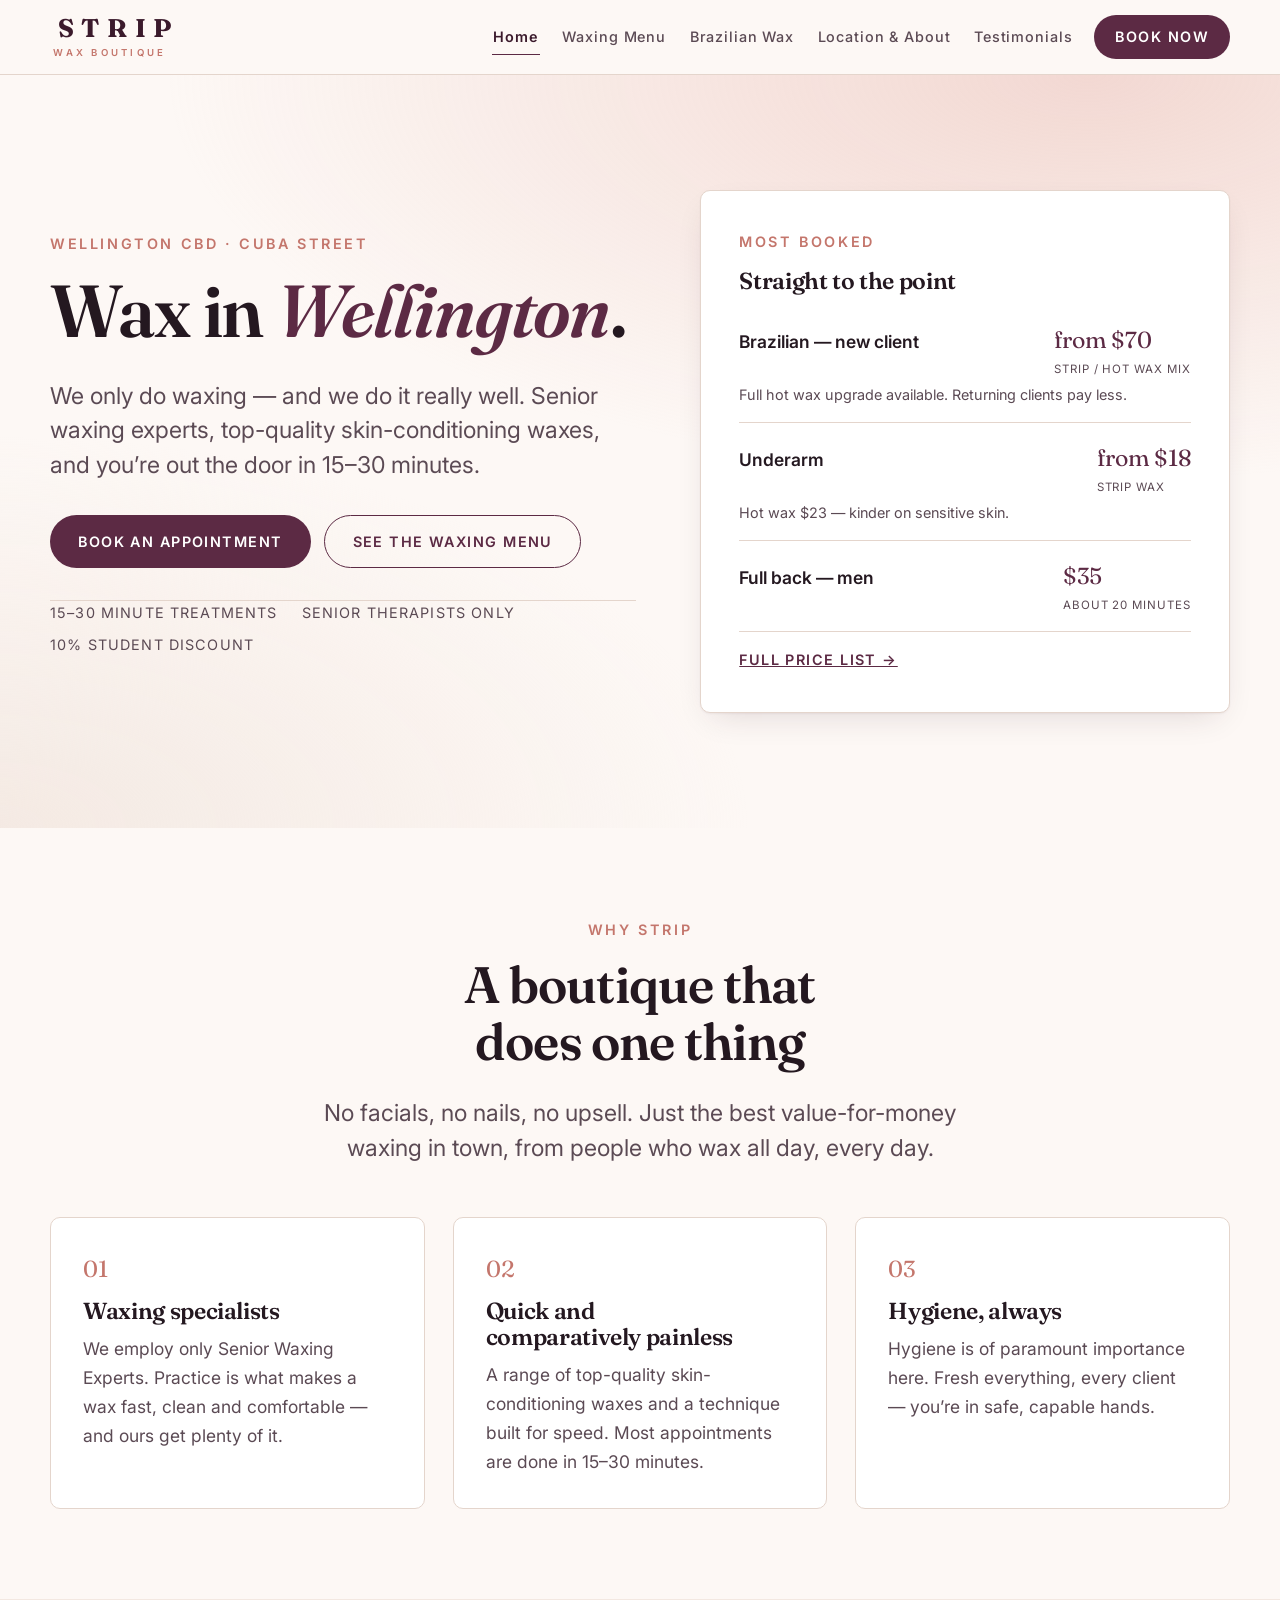
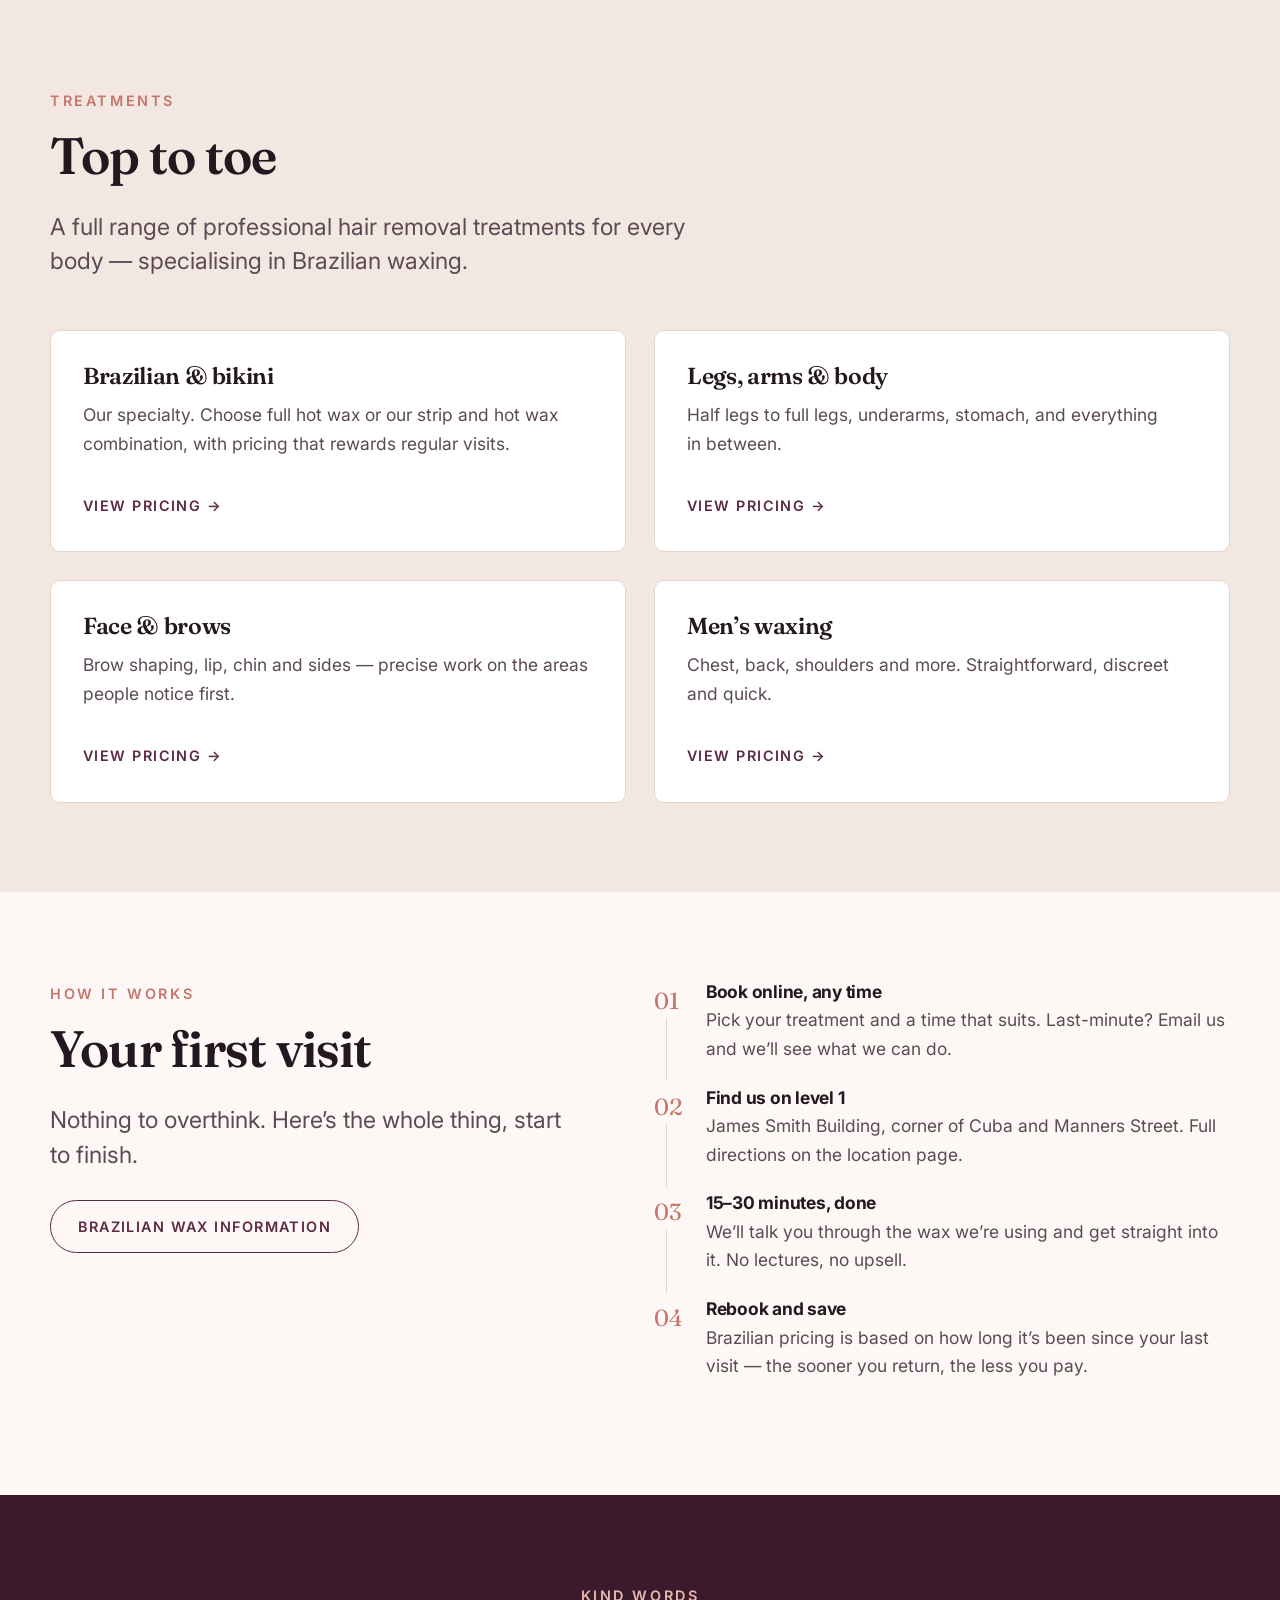
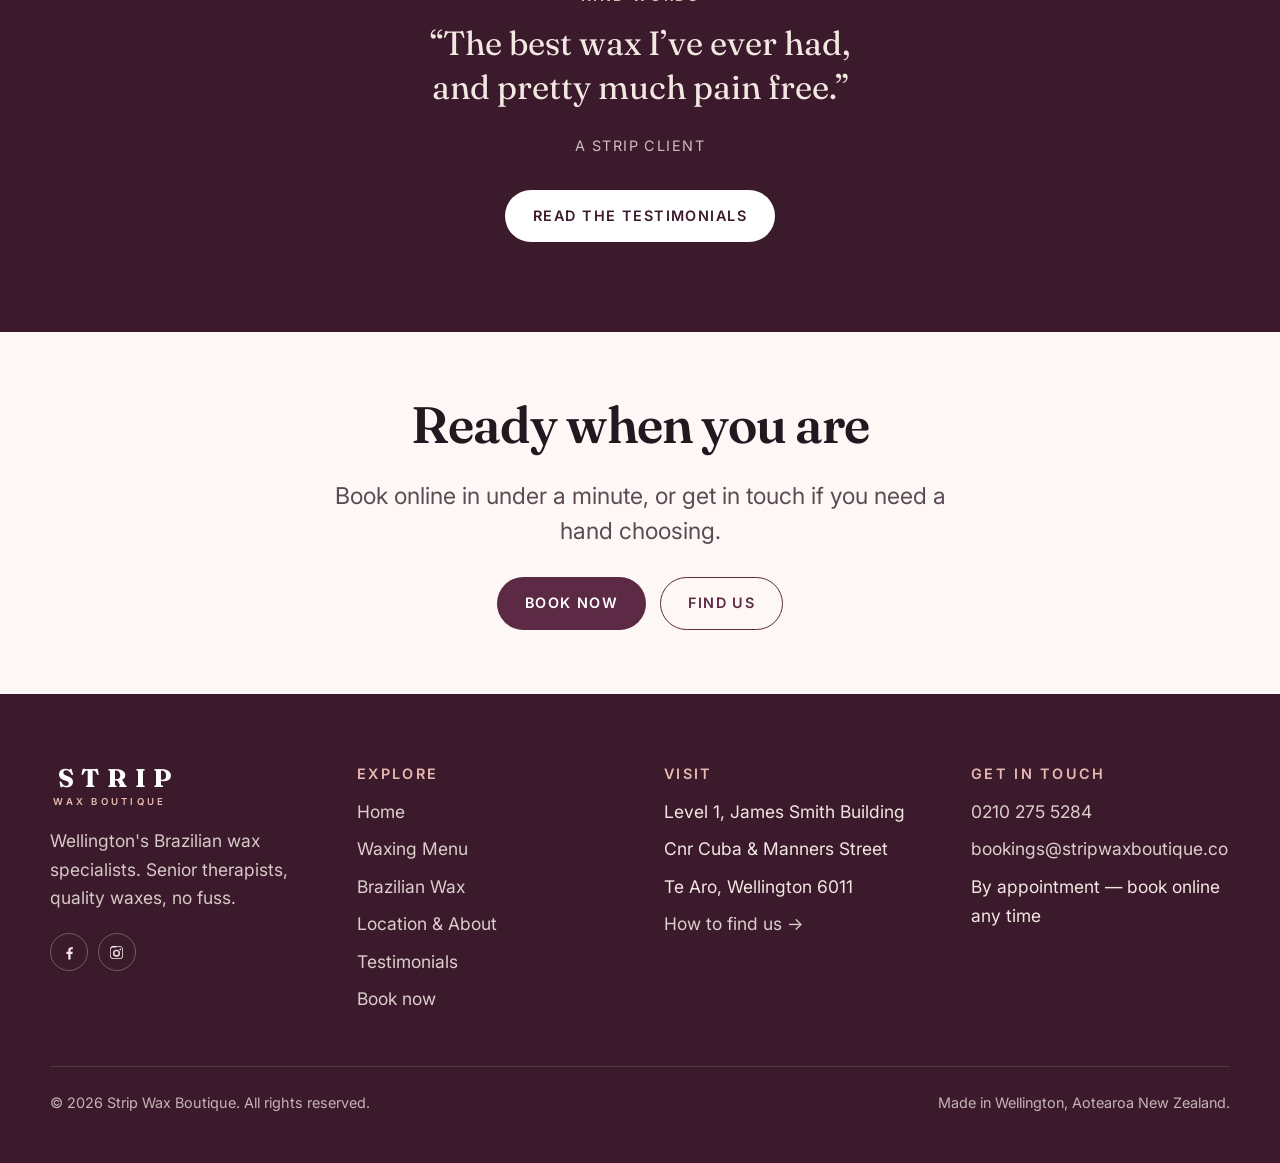
==== index.html @ 03883ce0 "Rebuild Strip Wax Boutique site as a static UI Hand-written static rebuild of stripwaxboutique.co co" ====
<!DOCTYPE html>
<html lang="en-NZ">
<head>
  <meta charset="utf-8">
  <meta name="viewport" content="width=device-width, initial-scale=1">
  <title>Wax in Wellington | Strip Wax Boutique</title>
  <meta name="description" content="Strip Wax Boutique is Wellington's Brazilian wax specialist — senior waxing experts, quality skin-conditioning waxes and appointments done in 15–30 minutes.">
  <link rel="icon" href="assets/img/favicon.svg" type="image/svg+xml">
  <link rel="preconnect" href="https://fonts.googleapis.com">
  <link rel="preconnect" href="https://fonts.gstatic.com" crossorigin>
  <link rel="stylesheet" href="https://fonts.googleapis.com/css2?family=Fraunces:ital,opsz,wght@0,9..144,500;0,9..144,600;0,9..144,700;1,9..144,500&family=Inter:wght@400;500;600;700&display=swap">
  <link rel="stylesheet" href="assets/css/site.css">
</head>
<body>
  <a class="skip-link" href="#main">Skip to content</a>

  <header class="site-header">
    <div class="wrap site-header__inner">
      <a class="brand" href="index.html" aria-label="Strip Wax Boutique — home">
        <span class="brand__mark">STRIP</span>
        <span class="brand__sub">Wax Boutique</span>
      </a>

      <button class="nav-toggle" type="button" aria-expanded="false" aria-controls="primary-nav">
        <span class="nav-toggle__bars" aria-hidden="true"><span></span><span></span><span></span></span>
        <span class="nav-toggle__label">Menu</span>
      </button>

      <nav class="nav" id="primary-nav" aria-label="Primary">
        <ul class="nav__list">
            <li><a class="nav__link" href="index.html" aria-current="page">Home</a></li>
            <li><a class="nav__link" href="waxing-menu.html">Waxing Menu</a></li>
            <li><a class="nav__link" href="brazilian-wax-information.html">Brazilian Wax</a></li>
            <li><a class="nav__link" href="location-and-about-us.html">Location &amp; About</a></li>
            <li><a class="nav__link" href="testimonials.html">Testimonials</a></li>
        </ul>
        <a class="btn btn--primary btn--sm" href="book-now.html">Book now</a>
      </nav>
    </div>
  </header>

  <main id="main">
    <section class="hero">
      <div class="wrap hero__inner">
        <div>
          <p class="eyebrow">Wellington CBD &middot; Cuba Street</p>
          <h1 class="hero__title">Wax in <em>Wellington</em>.</h1>
          <p class="lede">We only do waxing &mdash; and we do it really well. Senior waxing experts, top-quality skin-conditioning waxes, and you&rsquo;re out the door in 15&ndash;30 minutes.</p>
          <div class="btn-row" style="margin-top:2rem">
            <a class="btn btn--primary" href="book-now.html">Book an appointment</a>
            <a class="btn btn--ghost" href="waxing-menu.html">See the waxing menu</a>
          </div>
          <ul class="hero__meta" style="list-style:none;padding:0">
            <li>15&ndash;30 minute treatments</li>
            <li>Senior therapists only</li>
            <li>10% student discount</li>
          </ul>
        </div>

        <div class="hero__card reveal">
          <p class="eyebrow">Most booked</p>
          <h2>Straight to the point</h2>
          <ul class="price-list">
            <li class="price-item">
              <span class="price-item__name">Brazilian &mdash; new client</span>
              <span class="price-item__price">from $70<small>Strip / hot wax mix</small></span>
              <p class="price-item__desc">Full hot wax upgrade available. Returning clients pay less.</p>
            </li>
            <li class="price-item">
              <span class="price-item__name">Underarm</span>
              <span class="price-item__price">from $18<small>Strip wax</small></span>
              <p class="price-item__desc">Hot wax $23 &mdash; kinder on sensitive skin.</p>
            </li>
            <li class="price-item">
              <span class="price-item__name">Full back &mdash; men</span>
              <span class="price-item__price">$35<small>About 20 minutes</small></span>
            </li>
          </ul>
          <a class="card__more" href="waxing-menu.html">Full price list &rarr;</a>
        </div>
      </div>
    </section>

    <section class="section">
      <div class="wrap">
        <div class="section-head section-head--center reveal">
          <p class="eyebrow">Why Strip</p>
          <h2>A boutique that does one thing</h2>
          <p class="lede">No facials, no nails, no upsell. Just the best value-for-money waxing in town, from people who wax all day, every day.</p>
        </div>

        <div class="grid grid--3 reveal">
          <article class="card">
            <span class="card__num">01</span>
            <h3>Waxing specialists</h3>
            <p>We employ only Senior Waxing Experts. Practice is what makes a wax fast, clean and comfortable &mdash; and ours get plenty of it.</p>
          </article>
          <article class="card">
            <span class="card__num">02</span>
            <h3>Quick and comparatively painless</h3>
            <p>A range of top-quality skin-conditioning waxes and a technique built for speed. Most appointments are done in 15&ndash;30 minutes.</p>
          </article>
          <article class="card">
            <span class="card__num">03</span>
            <h3>Hygiene, always</h3>
            <p>Hygiene is of paramount importance here. Fresh everything, every client &mdash; you&rsquo;re in safe, capable hands.</p>
          </article>
        </div>
      </div>
    </section>

    <section class="section section--sand">
      <div class="wrap">
        <div class="section-head reveal">
          <p class="eyebrow">Treatments</p>
          <h2>Top to toe</h2>
          <p class="lede">A full range of professional hair removal treatments for every body &mdash; specialising in Brazilian waxing.</p>
        </div>

        <div class="grid grid--2 reveal">
          <a class="card card--link" href="waxing-menu.html#brazilian">
            <h3>Brazilian &amp; bikini</h3>
            <p>Our specialty. Choose full hot wax or our strip and hot wax combination, with pricing that rewards regular visits.</p>
            <span class="card__more">View pricing &rarr;</span>
          </a>
          <a class="card card--link" href="waxing-menu.html#body">
            <h3>Legs, arms &amp; body</h3>
            <p>Half legs to full legs, underarms, stomach, and everything in between.</p>
            <span class="card__more">View pricing &rarr;</span>
          </a>
          <a class="card card--link" href="waxing-menu.html#face">
            <h3>Face &amp; brows</h3>
            <p>Brow shaping, lip, chin and sides &mdash; precise work on the areas people notice first.</p>
            <span class="card__more">View pricing &rarr;</span>
          </a>
          <a class="card card--link" href="waxing-menu.html#mens">
            <h3>Men&rsquo;s waxing</h3>
            <p>Chest, back, shoulders and more. Straightforward, discreet and quick.</p>
            <span class="card__more">View pricing &rarr;</span>
          </a>
        </div>
      </div>
    </section>

    <section class="section">
      <div class="wrap grid grid--2" style="align-items:start">
        <div class="reveal">
          <p class="eyebrow">How it works</p>
          <h2>Your first visit</h2>
          <p class="lede">Nothing to overthink. Here&rsquo;s the whole thing, start to finish.</p>
          <div class="btn-row" style="margin-top:1.75rem">
            <a class="btn btn--ghost" href="brazilian-wax-information.html">Brazilian wax information</a>
          </div>
        </div>

        <ol class="steps reveal">
          <li>
            <h3>Book online, any time</h3>
            <p>Pick your treatment and a time that suits. Last-minute? Email us and we&rsquo;ll see what we can do.</p>
          </li>
          <li>
            <h3>Find us on level 1</h3>
            <p>James Smith Building, corner of Cuba and Manners Street. Full directions on the location page.</p>
          </li>
          <li>
            <h3>15&ndash;30 minutes, done</h3>
            <p>We&rsquo;ll talk you through the wax we&rsquo;re using and get straight into it. No lectures, no upsell.</p>
          </li>
          <li>
            <h3>Rebook and save</h3>
            <p>Brazilian pricing is based on how long it&rsquo;s been since your last visit &mdash; the sooner you return, the less you pay.</p>
          </li>
        </ol>
      </div>
    </section>

    <section class="section section--plum">
      <div class="wrap section-head section-head--center reveal" style="margin-bottom:0">
        <p class="eyebrow">Kind words</p>
        <blockquote style="font-family:var(--font-display);font-size:var(--step-2);line-height:1.3;margin:0 auto 1.5rem;max-width:22ch">&ldquo;The best wax I&rsquo;ve ever had, and pretty much pain free.&rdquo;</blockquote>
        <p style="letter-spacing:.1em;text-transform:uppercase;font-size:var(--step--1);opacity:.8">A Strip client</p>
        <div class="btn-row btn-row--center" style="margin-top:2rem">
          <a class="btn btn--light" href="testimonials.html">Read the testimonials</a>
        </div>
      </div>
    </section>

    <section class="section section--tight cta-band">
      <div class="wrap reveal">
        <h2>Ready when you are</h2>
        <p class="lede">Book online in under a minute, or get in touch if you need a hand choosing.</p>
        <div class="btn-row btn-row--center" style="margin-top:1.75rem">
          <a class="btn btn--primary" href="book-now.html">Book now</a>
          <a class="btn btn--ghost" href="location-and-about-us.html">Find us</a>
        </div>
      </div>
    </section>
  </main>

  <footer class="site-footer">
    <div class="wrap">
      <div class="site-footer__grid">
        <div>
          <a class="brand" href="index.html">
            <span class="brand__mark">STRIP</span>
            <span class="brand__sub">Wax Boutique</span>
          </a>
          <p style="margin-top:1.25rem;max-width:32ch;opacity:.85">Wellington's Brazilian wax specialists. Senior therapists, quality waxes, no fuss.</p>
          <div class="socials">
            <a href="https://www.facebook.com/StripWaxBoutique/" aria-label="Strip Wax Boutique on Facebook" rel="noopener">
              <svg viewBox="0 0 24 24" aria-hidden="true"><path d="M13.5 22v-8h2.7l.4-3.1h-3.1V8.9c0-.9.25-1.5 1.55-1.5h1.65V4.6A22 22 0 0 0 14.3 4.5c-2.4 0-4 1.45-4 4.1v2.3H7.6V14h2.7v8z"/></svg>
            </a>
            <a href="https://www.instagram.com/stripwaxboutique/" aria-label="Strip Wax Boutique on Instagram" rel="noopener">
              <svg viewBox="0 0 24 24" aria-hidden="true"><path d="M12 2.9c3 0 3.3 0 4.5.07 1.1.05 1.7.23 2.1.39.5.2.9.45 1.3.85.4.4.65.8.85 1.3.16.4.34 1 .39 2.1.06 1.2.07 1.5.07 4.5s0 3.3-.07 4.5c-.05 1.1-.23 1.7-.39 2.1-.2.5-.45.9-.85 1.3-.4.4-.8.65-1.3.85-.4.16-1 .34-2.1.39-1.2.06-1.5.07-4.5.07s-3.3 0-4.5-.07c-1.1-.05-1.7-.23-2.1-.39-.5-.2-.9-.45-1.3-.85-.4-.4-.65-.8-.85-1.3-.16-.4-.34-1-.39-2.1C2.9 15.3 2.9 15 2.9 12s0-3.3.07-4.5c.05-1.1.23-1.7.39-2.1.2-.5.45-.9.85-1.3.4-.4.8-.65 1.3-.85.4-.16 1-.34 2.1-.39C8.7 2.9 9 2.9 12 2.9m0 2c-2.95 0-3.3.01-4.45.06-.86.04-1.33.18-1.64.3-.41.16-.7.35-1.01.66-.31.31-.5.6-.66 1.01-.12.31-.26.78-.3 1.64C3.9 8.72 3.9 9.06 3.9 12s.01 3.28.06 4.43c.4.86.18 1.33.3 1.64.16.41.35.7.66 1.01.31.31.6.5 1.01.66.31.12.78.26 1.64.3 1.15.05 1.5.06 4.43.06s3.28-.01 4.43-.06c.86-.04 1.33-.18 1.64-.3.41-.16.7-.35 1.01-.66.31-.31.5-.6.66-1.01.12-.31.26-.78.3-1.64.05-1.15.06-1.5.06-4.43s-.01-3.28-.06-4.43c-.04-.86-.18-1.33-.3-1.64a2.7 2.7 0 0 0-.66-1.01 2.7 2.7 0 0 0-1.01-.66c-.31-.12-.78-.26-1.64-.3-1.15-.05-1.5-.06-4.43-.06zm0 3.1a4.99 4.99 0 1 1 0 9.98 4.99 4.99 0 0 1 0-9.98zm0 2a3 3 0 1 0 0 6 3 3 0 0 0 0-6zm5.2-3.5a1.17 1.17 0 1 1 0 2.33 1.17 1.17 0 0 1 0-2.33z"/></svg>
            </a>
          </div>
        </div>

        <div>
          <h2>Explore</h2>
          <ul class="footer-list">
              <li><a href="index.html">Home</a></li>
              <li><a href="waxing-menu.html">Waxing Menu</a></li>
              <li><a href="brazilian-wax-information.html">Brazilian Wax</a></li>
              <li><a href="location-and-about-us.html">Location &amp; About</a></li>
              <li><a href="testimonials.html">Testimonials</a></li>
            <li><a href="book-now.html">Book now</a></li>
          </ul>
        </div>

        <div>
          <h2>Visit</h2>
          <ul class="footer-list">
            <li>Level 1, James Smith Building</li>
            <li>Cnr Cuba &amp; Manners Street</li>
            <li>Te Aro, Wellington 6011</li>
            <li><a href="location-and-about-us.html">How to find us &rarr;</a></li>
          </ul>
        </div>

        <div>
          <h2>Get in touch</h2>
          <ul class="footer-list">
            <li><a href="tel:+64210275528">0210 275 5284</a></li>
            <li><a href="mailto:bookings@stripwaxboutique.co">bookings@stripwaxboutique.co</a></li>
            <li>By appointment &mdash; book online any time</li>
          </ul>
        </div>
      </div>

      <div class="site-footer__base">
        <p>&copy; <span data-year>2026</span> Strip Wax Boutique. All rights reserved.</p>
        <p>Made in Wellington, Aotearoa New Zealand.</p>
      </div>
    </div>
  </footer>

  <script src="assets/js/site.js" defer></script>
</body>
</html>
---- assets/css/site.css ----
/* ==========================================================================
   Strip Wax Boutique — site styles
   Single stylesheet, no build step. Tokens -> base -> layout -> components.
   ========================================================================== */

/* --- Tokens ------------------------------------------------------------- */
:root {
  --ink:        #241820;
  --ink-soft:   #5b4a54;
  --plum:       #5c2a44;
  --plum-deep:  #3b1a2c;
  --rose:       #c4766c;
  --rose-soft:  #e8b9b0;
  --cream:      #fdf8f5;
  --sand:       #f3e8e1;
  --line:       #e4d5cc;
  --white:      #ffffff;

  --font-display: "Fraunces", "Cormorant Garamond", Georgia, "Times New Roman", serif;
  --font-body:    "Inter", -apple-system, BlinkMacSystemFont, "Segoe UI", Helvetica, Arial, sans-serif;

  --step--1: clamp(0.82rem, 0.79rem + 0.15vw, 0.9rem);
  --step-0:  clamp(1rem, 0.96rem + 0.2vw, 1.09rem);
  --step-1:  clamp(1.2rem, 1.1rem + 0.5vw, 1.45rem);
  --step-2:  clamp(1.5rem, 1.3rem + 1vw, 2.1rem);
  --step-3:  clamp(2rem, 1.6rem + 2vw, 3.2rem);
  --step-4:  clamp(2.6rem, 1.9rem + 3.4vw, 4.6rem);

  --gutter: clamp(1.15rem, 4vw, 3rem);
  --wrap: 1180px;
  --radius: 4px;
  --radius-lg: 10px;
  --shadow: 0 1px 2px rgba(59, 26, 44, 0.05), 0 12px 32px -12px rgba(59, 26, 44, 0.16);
  --header-h: 74px;
  --ease: cubic-bezier(0.22, 0.61, 0.36, 1);
}

/* --- Reset / base ------------------------------------------------------- */
*, *::before, *::after { box-sizing: border-box; }

html { -webkit-text-size-adjust: 100%; scroll-behavior: smooth; }
@media (prefers-reduced-motion: reduce) {
  html { scroll-behavior: auto; }
  *, *::before, *::after { animation-duration: 0.01ms !important; transition-duration: 0.01ms !important; }
}

body {
  margin: 0;
  background: var(--cream);
  color: var(--ink);
  font-family: var(--font-body);
  font-size: var(--step-0);
  line-height: 1.65;
  -webkit-font-smoothing: antialiased;
}
body.is-locked { overflow: hidden; }

img, svg { max-width: 100%; display: block; }
a { color: inherit; }
button { font: inherit; color: inherit; }

h1, h2, h3, h4 {
  font-family: var(--font-display);
  font-weight: 600;
  line-height: 1.12;
  letter-spacing: -0.015em;
  margin: 0 0 0.5em;
  text-wrap: balance;
}
h1 { font-size: var(--step-4); }
h2 { font-size: var(--step-3); }
h3 { font-size: var(--step-1); }
p  { margin: 0 0 1.1em; text-wrap: pretty; }
p:last-child { margin-bottom: 0; }

:focus-visible {
  outline: 2px solid var(--plum);
  outline-offset: 3px;
  border-radius: 2px;
}

.skip-link {
  position: absolute;
  left: var(--gutter); top: 0;
  transform: translateY(-120%);
  z-index: 100;
  background: var(--plum);
  color: var(--white);
  padding: 0.65rem 1.1rem;
  border-radius: 0 0 var(--radius) var(--radius);
  text-decoration: none;
  transition: transform 0.2s var(--ease);
}
.skip-link:focus { transform: translateY(0); }

.visually-hidden {
  position: absolute; width: 1px; height: 1px;
  margin: -1px; padding: 0; overflow: hidden;
  clip: rect(0 0 0 0); white-space: nowrap; border: 0;
}

/* --- Layout helpers ----------------------------------------------------- */
.wrap {
  width: min(100% - (var(--gutter) * 2), var(--wrap));
  margin-inline: auto;
}
.wrap--narrow { --wrap: 760px; }

.section { padding-block: clamp(3.25rem, 7vw, 6.5rem); }
.section--tight { padding-block: clamp(2.25rem, 5vw, 4rem); }
.section--sand { background: var(--sand); }
.section--plum { background: var(--plum-deep); color: var(--sand); }
.section--plum h2, .section--plum h3 { color: var(--white); }

.eyebrow {
  font-family: var(--font-body);
  font-size: var(--step--1);
  font-weight: 600;
  letter-spacing: 0.18em;
  text-transform: uppercase;
  color: var(--rose);
  margin: 0 0 0.9rem;
}
.section--plum .eyebrow { color: var(--rose-soft); }

.lede { font-size: var(--step-1); line-height: 1.5; color: var(--ink-soft); }
.section--plum .lede { color: var(--sand); }

.section-head { max-width: 62ch; margin-bottom: clamp(2rem, 4vw, 3.25rem); }
.section-head--center { margin-inline: auto; text-align: center; }

/* --- Buttons ------------------------------------------------------------ */
.btn {
  display: inline-flex;
  align-items: center;
  gap: 0.5rem;
  padding: 0.85rem 1.7rem;
  border: 1px solid transparent;
  border-radius: 999px;
  font-size: var(--step--1);
  font-weight: 600;
  letter-spacing: 0.1em;
  text-transform: uppercase;
  text-decoration: none;
  cursor: pointer;
  transition: background-color 0.2s var(--ease), color 0.2s var(--ease),
              border-color 0.2s var(--ease), transform 0.2s var(--ease);
}
.btn:hover { transform: translateY(-1px); }
.btn:active { transform: translateY(0); }

.btn--primary { background: var(--plum); color: var(--white); }
.btn--primary:hover { background: var(--plum-deep); }

.btn--ghost { border-color: currentColor; color: var(--plum); }
.btn--ghost:hover { background: var(--plum); border-color: var(--plum); color: var(--white); }

.btn--light { background: var(--white); color: var(--plum-deep); }
.btn--light:hover { background: var(--sand); }

.btn--sm { padding: 0.6rem 1.25rem; }

.btn-row { display: flex; flex-wrap: wrap; gap: 0.85rem; }
.btn-row--center { justify-content: center; }

/* --- Header ------------------------------------------------------------- */
.site-header {
  position: sticky;
  top: 0;
  z-index: 50;
  border-bottom: 1px solid var(--line);
}
/* The frosted backdrop lives on a pseudo-element: backdrop-filter on the header
   itself would make it the containing block for the fixed mobile nav panel. */
.site-header::before {
  content: "";
  position: absolute;
  inset: 0;
  z-index: -1;
  background: rgba(253, 248, 245, 0.92);
  backdrop-filter: blur(10px);
}
.site-header__inner {
  min-height: var(--header-h);
  display: flex;
  align-items: center;
  justify-content: space-between;
  gap: 1rem;
}

.brand {
  display: inline-flex;
  flex-direction: column;
  text-decoration: none;
  line-height: 1;
}
.brand__mark {
  font-family: var(--font-display);
  font-size: 1.6rem;
  font-weight: 700;
  letter-spacing: 0.3em;
  text-indent: 0.3em;
  color: var(--plum-deep);
}
.brand__sub {
  font-size: 0.6rem;
  font-weight: 600;
  letter-spacing: 0.34em;
  text-indent: 0.34em;
  text-transform: uppercase;
  color: var(--rose);
  margin-top: 0.38rem;
}

.nav { display: flex; align-items: center; gap: clamp(0.4rem, 1.6vw, 1.6rem); }
.nav__list {
  display: flex;
  align-items: center;
  gap: clamp(0.4rem, 1.6vw, 1.5rem);
  list-style: none;
  margin: 0;
  padding: 0;
}
.nav__link {
  position: relative;
  display: inline-block;
  padding: 0.4rem 0.1rem;
  font-size: var(--step--1);
  font-weight: 500;
  letter-spacing: 0.06em;
  text-decoration: none;
  color: var(--ink-soft);
  transition: color 0.2s var(--ease);
  white-space: nowrap;
}
.nav__link::after {
  content: "";
  position: absolute;
  left: 0; right: 0; bottom: 0;
  height: 1px;
  background: var(--plum);
  transform: scaleX(0);
  transform-origin: left;
  transition: transform 0.25s var(--ease);
}
.nav__link:hover { color: var(--plum); }
.nav__link:hover::after,
.nav__link[aria-current="page"]::after { transform: scaleX(1); }
.nav__link[aria-current="page"] { color: var(--plum-deep); font-weight: 600; }

.nav-toggle {
  display: none;
  align-items: center;
  gap: 0.6rem;
  padding: 0.5rem 0.6rem;
  background: none;
  border: 1px solid var(--line);
  border-radius: 999px;
  cursor: pointer;
}
.nav-toggle__bars { display: block; width: 20px; height: 12px; position: relative; }
.nav-toggle__bars span {
  position: absolute;
  left: 0; right: 0;
  height: 1.5px;
  background: var(--plum-deep);
  border-radius: 2px;
  transition: transform 0.25s var(--ease), opacity 0.2s var(--ease);
}
.nav-toggle__bars span:nth-child(1) { top: 0; }
.nav-toggle__bars span:nth-child(2) { top: 5px; }
.nav-toggle__bars span:nth-child(3) { top: 10px; }
.nav-toggle[aria-expanded="true"] .nav-toggle__bars span:nth-child(1) { transform: translateY(5px) rotate(45deg); }
.nav-toggle[aria-expanded="true"] .nav-toggle__bars span:nth-child(2) { opacity: 0; }
.nav-toggle[aria-expanded="true"] .nav-toggle__bars span:nth-child(3) { transform: translateY(-5px) rotate(-45deg); }
.nav-toggle__label {
  font-size: 0.68rem;
  font-weight: 600;
  letter-spacing: 0.14em;
  text-transform: uppercase;
}

@media (max-width: 900px) {
  .nav-toggle { display: inline-flex; }
  .nav {
    position: fixed;
    inset: var(--header-h) 0 0;
    height: calc(100dvh - var(--header-h));
    display: block;
    padding: clamp(1.5rem, 6vw, 3rem) var(--gutter) 3rem;
    background: var(--cream);
    border-top: 1px solid var(--line);
    overflow-y: auto;
    opacity: 0;
    visibility: hidden;
    transform: translateY(-8px);
    transition: opacity 0.25s var(--ease), transform 0.25s var(--ease), visibility 0.25s;
  }
  .nav.is-open { opacity: 1; visibility: visible; transform: none; }
  .nav__list { display: block; }
  .nav__list li + li { border-top: 1px solid var(--line); }
  .nav__link {
    display: block;
    padding: 1rem 0;
    font-family: var(--font-display);
    font-size: var(--step-1);
    letter-spacing: 0;
    color: var(--plum-deep);
  }
  .nav__link::after { display: none; }
  .nav__link[aria-current="page"] { color: var(--rose); }
  .nav .btn { margin-top: 1.75rem; width: 100%; justify-content: center; }
}

/* --- Hero --------------------------------------------------------------- */
.hero {
  position: relative;
  padding-block: clamp(3.5rem, 9vw, 7.5rem);
  background:
    radial-gradient(120% 90% at 85% 0%, rgba(232, 185, 176, 0.5), transparent 60%),
    radial-gradient(90% 80% at 0% 100%, rgba(243, 232, 225, 0.9), transparent 65%),
    var(--cream);
  overflow: hidden;
}
.hero__inner {
  display: grid;
  gap: clamp(2rem, 5vw, 4rem);
  align-items: center;
  grid-template-columns: 1fr;
}
@media (min-width: 900px) {
  .hero__inner { grid-template-columns: 1.05fr 0.95fr; }
}
.hero__title { margin-bottom: 0.35em; }
.hero__title em {
  font-style: italic;
  color: var(--plum);
}
.hero__meta {
  display: flex;
  flex-wrap: wrap;
  gap: 0.5rem 1.5rem;
  margin-top: 2rem;
  padding-top: 1.5rem;
  border-top: 1px solid var(--line);
  font-size: var(--step--1);
  letter-spacing: 0.08em;
  text-transform: uppercase;
  color: var(--ink-soft);
}

.hero__card {
  background: var(--white);
  border: 1px solid var(--line);
  border-radius: var(--radius-lg);
  padding: clamp(1.5rem, 3.5vw, 2.4rem);
  box-shadow: var(--shadow);
}
.hero__card h2 { font-size: var(--step-1); }

/* --- Generic page header ------------------------------------------------ */
.page-head {
  padding-block: clamp(2.5rem, 6vw, 4.5rem);
  background:
    radial-gradient(100% 120% at 100% 0%, rgba(232, 185, 176, 0.42), transparent 62%),
    var(--sand);
  border-bottom: 1px solid var(--line);
}
.page-head__inner { max-width: 64ch; }
.page-head h1 { font-size: var(--step-3); }

.breadcrumb {
  display: flex;
  flex-wrap: wrap;
  align-items: center;
  gap: 0.5rem;
  list-style: none;
  margin: 0 0 1.25rem;
  padding: 0;
  font-size: var(--step--1);
  letter-spacing: 0.08em;
  text-transform: uppercase;
  color: var(--ink-soft);
}
.breadcrumb a { text-decoration: none; }
.breadcrumb a:hover { color: var(--plum); text-decoration: underline; }
.breadcrumb li + li::before { content: "/"; margin-right: 0.5rem; opacity: 0.5; }

/* --- Cards / grids ------------------------------------------------------ */
.grid { display: grid; gap: clamp(1rem, 2.5vw, 1.75rem); }
.grid--2 { grid-template-columns: 1fr; }
@media (min-width: 760px) { .grid--2 { grid-template-columns: repeat(2, 1fr); } }
.grid--3 { grid-template-columns: repeat(auto-fit, minmax(min(100%, 280px), 1fr)); }

.card {
  background: var(--white);
  border: 1px solid var(--line);
  border-radius: var(--radius-lg);
  padding: clamp(1.4rem, 3vw, 2rem);
  height: 100%;
}
.card--link { text-decoration: none; transition: transform 0.2s var(--ease), box-shadow 0.2s var(--ease); display: block; }
.card--link:hover { transform: translateY(-3px); box-shadow: var(--shadow); }
.card__num {
  font-family: var(--font-display);
  font-size: var(--step-1);
  color: var(--rose);
  display: block;
  margin-bottom: 0.6rem;
}
.card__more {
  display: inline-block;
  margin-top: 1rem;
  font-size: var(--step--1);
  font-weight: 600;
  letter-spacing: 0.1em;
  text-transform: uppercase;
  color: var(--plum);
}
.card p { color: var(--ink-soft); }

/* --- Price menu --------------------------------------------------------- */
.menu-filters {
  display: flex;
  flex-wrap: wrap;
  gap: 0.5rem;
  margin-bottom: clamp(1.75rem, 4vw, 2.75rem);
}
.chip {
  padding: 0.5rem 1.15rem;
  background: transparent;
  border: 1px solid var(--line);
  border-radius: 999px;
  font-size: var(--step--1);
  font-weight: 500;
  letter-spacing: 0.06em;
  cursor: pointer;
  transition: background-color 0.2s var(--ease), border-color 0.2s var(--ease), color 0.2s var(--ease);
}
.chip:hover { border-color: var(--rose); color: var(--plum); }
.chip[aria-pressed="true"] { background: var(--plum); border-color: var(--plum); color: var(--white); }

.menu-group { max-width: 880px; margin-bottom: clamp(2.25rem, 5vw, 3.5rem); }
.menu-group[hidden] { display: none; }
.menu-group__title {
  display: flex;
  align-items: baseline;
  justify-content: space-between;
  gap: 1rem;
  flex-wrap: wrap;
  padding-bottom: 0.75rem;
  margin-bottom: 0.25rem;
  border-bottom: 1px solid var(--line);
}
.menu-group__title h2 { font-size: var(--step-2); margin: 0; }
.menu-group__note {
  font-size: var(--step--1);
  letter-spacing: 0.08em;
  text-transform: uppercase;
  color: var(--rose);
}

.price-list { list-style: none; margin: 0; padding: 0; }
.price-item {
  display: grid;
  grid-template-columns: 1fr auto;
  gap: 0.25rem 1.5rem;
  align-items: baseline;
  padding: 1rem 0;
  border-bottom: 1px solid var(--line);
}
.price-item__name { font-weight: 600; }
.price-item__desc {
  grid-column: 1 / -1;
  font-size: var(--step--1);
  color: var(--ink-soft);
  margin: 0;
}
.price-item__price {
  font-family: var(--font-display);
  font-size: var(--step-1);
  white-space: nowrap;
  color: var(--plum);
}
.price-item__price small {
  display: block;
  font-family: var(--font-body);
  font-size: 0.72rem;
  letter-spacing: 0.08em;
  text-transform: uppercase;
  color: var(--ink-soft);
}

.note {
  padding: 1rem 1.25rem;
  background: var(--sand);
  border-left: 3px solid var(--rose);
  border-radius: 0 var(--radius) var(--radius) 0;
  font-size: var(--step--1);
  color: var(--ink-soft);
}

/* --- Tables ------------------------------------------------------------- */
.table-scroll { overflow-x: auto; -webkit-overflow-scrolling: touch; }
.table {
  width: 100%;
  border-collapse: collapse;
  min-width: 420px;
  background: var(--white);
  border: 1px solid var(--line);
  border-radius: var(--radius-lg);
  overflow: hidden;
}
.table th, .table td {
  padding: 0.9rem 1.1rem;
  text-align: left;
  border-bottom: 1px solid var(--line);
}
.table thead th {
  background: var(--sand);
  font-size: var(--step--1);
  letter-spacing: 0.1em;
  text-transform: uppercase;
  font-weight: 600;
}
.table tbody tr:last-child td { border-bottom: 0; }
.table td:not(:first-child) { font-family: var(--font-display); color: var(--plum); white-space: nowrap; }

/* --- Accordion (FAQ) ---------------------------------------------------- */
.faq { border-top: 1px solid var(--line); }
.faq__item { border-bottom: 1px solid var(--line); }
.faq__item summary {
  display: flex;
  align-items: center;
  justify-content: space-between;
  gap: 1rem;
  padding: 1.15rem 0;
  font-family: var(--font-display);
  font-size: var(--step-1);
  cursor: pointer;
  list-style: none;
}
.faq__item summary::-webkit-details-marker { display: none; }
.faq__item summary::after {
  content: "";
  flex: none;
  width: 10px; height: 10px;
  border-right: 1.5px solid var(--plum);
  border-bottom: 1.5px solid var(--plum);
  transform: rotate(45deg) translate(-2px, -2px);
  transition: transform 0.25s var(--ease);
}
.faq__item[open] summary::after { transform: rotate(-135deg) translate(-2px, -2px); }
.faq__body { padding-bottom: 1.35rem; color: var(--ink-soft); max-width: 72ch; }

/* --- Testimonials ------------------------------------------------------- */
.quote {
  display: flex;
  flex-direction: column;
  height: 100%;
  background: var(--white);
  border: 1px solid var(--line);
  border-radius: var(--radius-lg);
  padding: clamp(1.4rem, 3vw, 2rem);
}
.quote__stars { color: var(--rose); letter-spacing: 0.2em; margin-bottom: 0.85rem; }
.quote blockquote {
  margin: 0 0 1.25rem;
  font-family: var(--font-display);
  font-size: var(--step-1);
  line-height: 1.4;
}
.quote figcaption {
  margin-top: auto;
  font-size: var(--step--1);
  letter-spacing: 0.08em;
  text-transform: uppercase;
  color: var(--ink-soft);
}

/* --- Steps -------------------------------------------------------------- */
.steps { counter-reset: step; list-style: none; margin: 0; padding: 0; }
.steps li {
  counter-increment: step;
  position: relative;
  padding: 0 0 1.5rem 3.25rem;
}
.steps li::before {
  content: counter(step, decimal-leading-zero);
  position: absolute;
  left: 0; top: 0;
  font-family: var(--font-display);
  font-size: var(--step-1);
  color: var(--rose);
}
.steps li:not(:last-child)::after {
  content: "";
  position: absolute;
  left: 0.75rem; top: 2.3rem; bottom: 0.4rem;
  width: 1px;
  background: var(--line);
}
.steps h3 { font-size: var(--step-0); font-family: var(--font-body); font-weight: 700; margin-bottom: 0.3rem; }
.steps p { color: var(--ink-soft); margin: 0; }

/* --- Info list (address, hours) ----------------------------------------- */
.info-list { margin: 0; }
.info-list div + div { margin-top: 1.35rem; }
.info-list dt {
  font-size: var(--step--1);
  font-weight: 600;
  letter-spacing: 0.14em;
  text-transform: uppercase;
  color: var(--rose);
  margin-bottom: 0.3rem;
}
.info-list dd { margin: 0; }
.info-list a { color: var(--plum); }

.map-frame {
  border: 1px solid var(--line);
  border-radius: var(--radius-lg);
  overflow: hidden;
  background: var(--sand);
  aspect-ratio: 4 / 3;
  display: grid;
  place-items: center;
  text-align: center;
  padding: 1.5rem;
}

/* --- CTA band ----------------------------------------------------------- */
.cta-band { text-align: center; }
.cta-band .lede { margin-inline: auto; max-width: 52ch; }

/* --- Footer ------------------------------------------------------------- */
.site-footer {
  background: var(--plum-deep);
  color: var(--sand);
  padding-block: clamp(2.75rem, 6vw, 4.5rem) 2rem;
}
.site-footer a { color: var(--sand); }
.site-footer__grid {
  display: grid;
  gap: clamp(1.75rem, 4vw, 3rem);
  grid-template-columns: repeat(auto-fit, minmax(min(100%, 210px), 1fr));
}
.site-footer .brand__mark { color: var(--white); }
.site-footer .brand__sub { color: var(--rose-soft); }
.site-footer h2 {
  font-family: var(--font-body);
  font-size: var(--step--1);
  font-weight: 600;
  letter-spacing: 0.16em;
  text-transform: uppercase;
  color: var(--rose-soft);
  margin-bottom: 1rem;
}
.footer-list { list-style: none; margin: 0; padding: 0; }
.footer-list li + li { margin-top: 0.55rem; }
.footer-list a { text-decoration: none; opacity: 0.88; transition: opacity 0.2s var(--ease); }
.footer-list a:hover { opacity: 1; text-decoration: underline; }

.socials { display: flex; gap: 0.6rem; margin-top: 1.25rem; }
.socials a {
  display: grid;
  place-items: center;
  width: 38px; height: 38px;
  border: 1px solid rgba(243, 232, 225, 0.3);
  border-radius: 50%;
  transition: background-color 0.2s var(--ease), border-color 0.2s var(--ease);
}
.socials a:hover { background: rgba(243, 232, 225, 0.14); border-color: var(--rose-soft); }
.socials svg { width: 17px; height: 17px; fill: currentColor; }

.site-footer__base {
  display: flex;
  flex-wrap: wrap;
  justify-content: space-between;
  gap: 0.75rem;
  margin-top: clamp(2rem, 5vw, 3.25rem);
  padding-top: 1.5rem;
  border-top: 1px solid rgba(243, 232, 225, 0.18);
  font-size: var(--step--1);
  opacity: 0.75;
}

/* --- Reveal on scroll --------------------------------------------------- */
.reveal { opacity: 0; transform: translateY(14px); transition: opacity 0.6s var(--ease), transform 0.6s var(--ease); }
.reveal.is-visible { opacity: 1; transform: none; }
@media (prefers-reduced-motion: reduce) { .reveal { opacity: 1; transform: none; } }
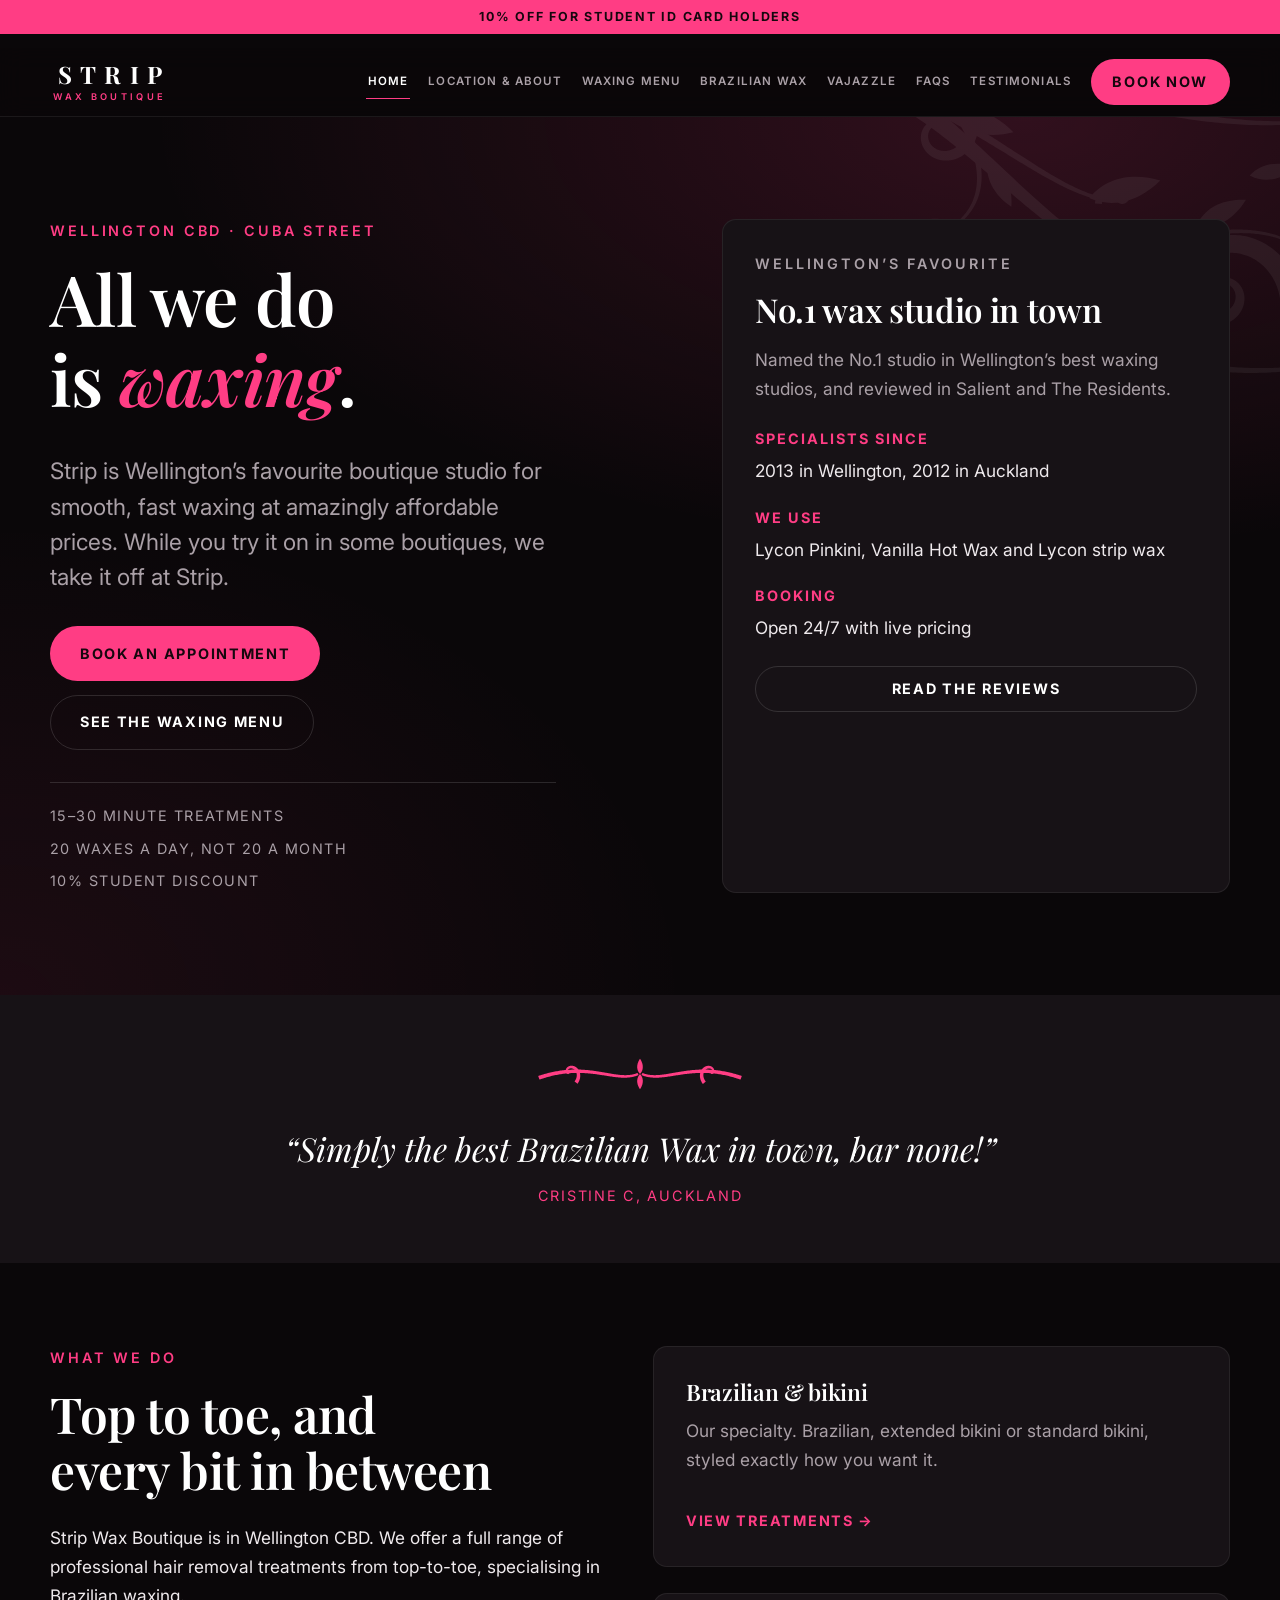
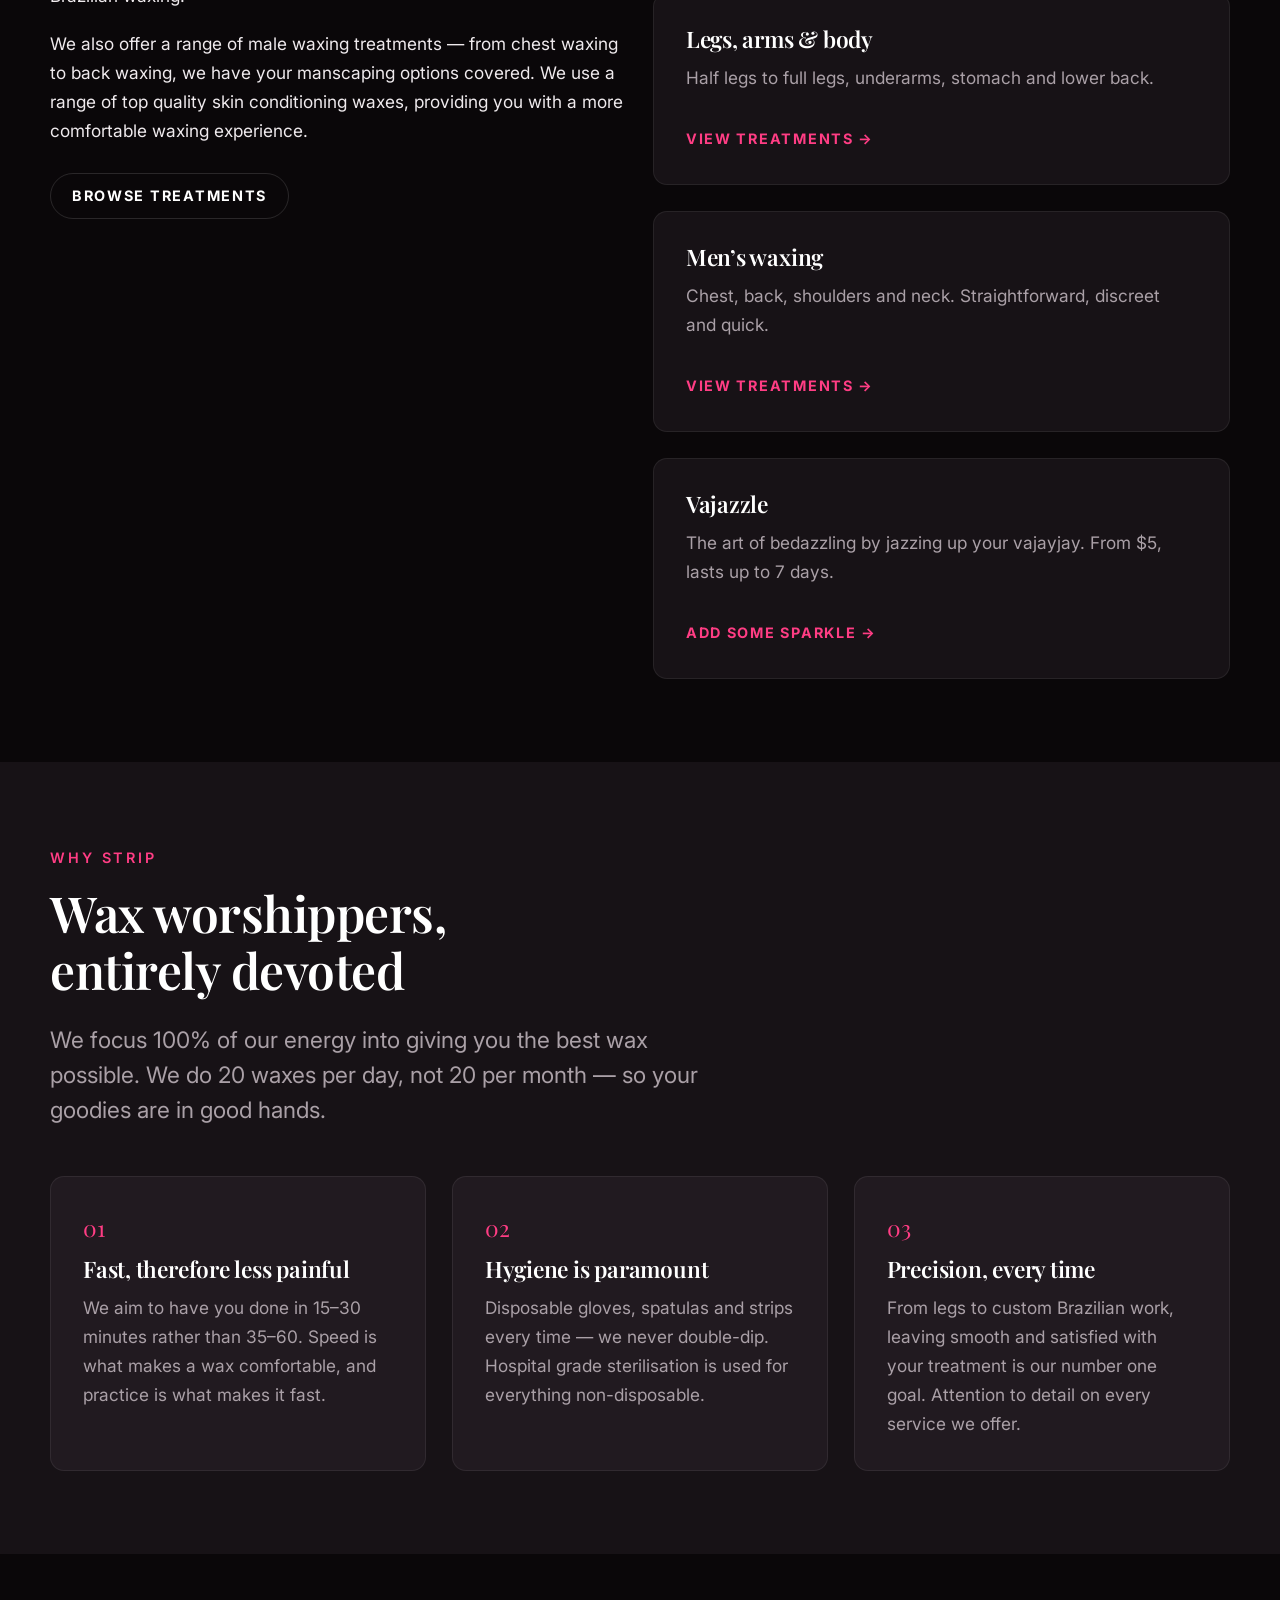
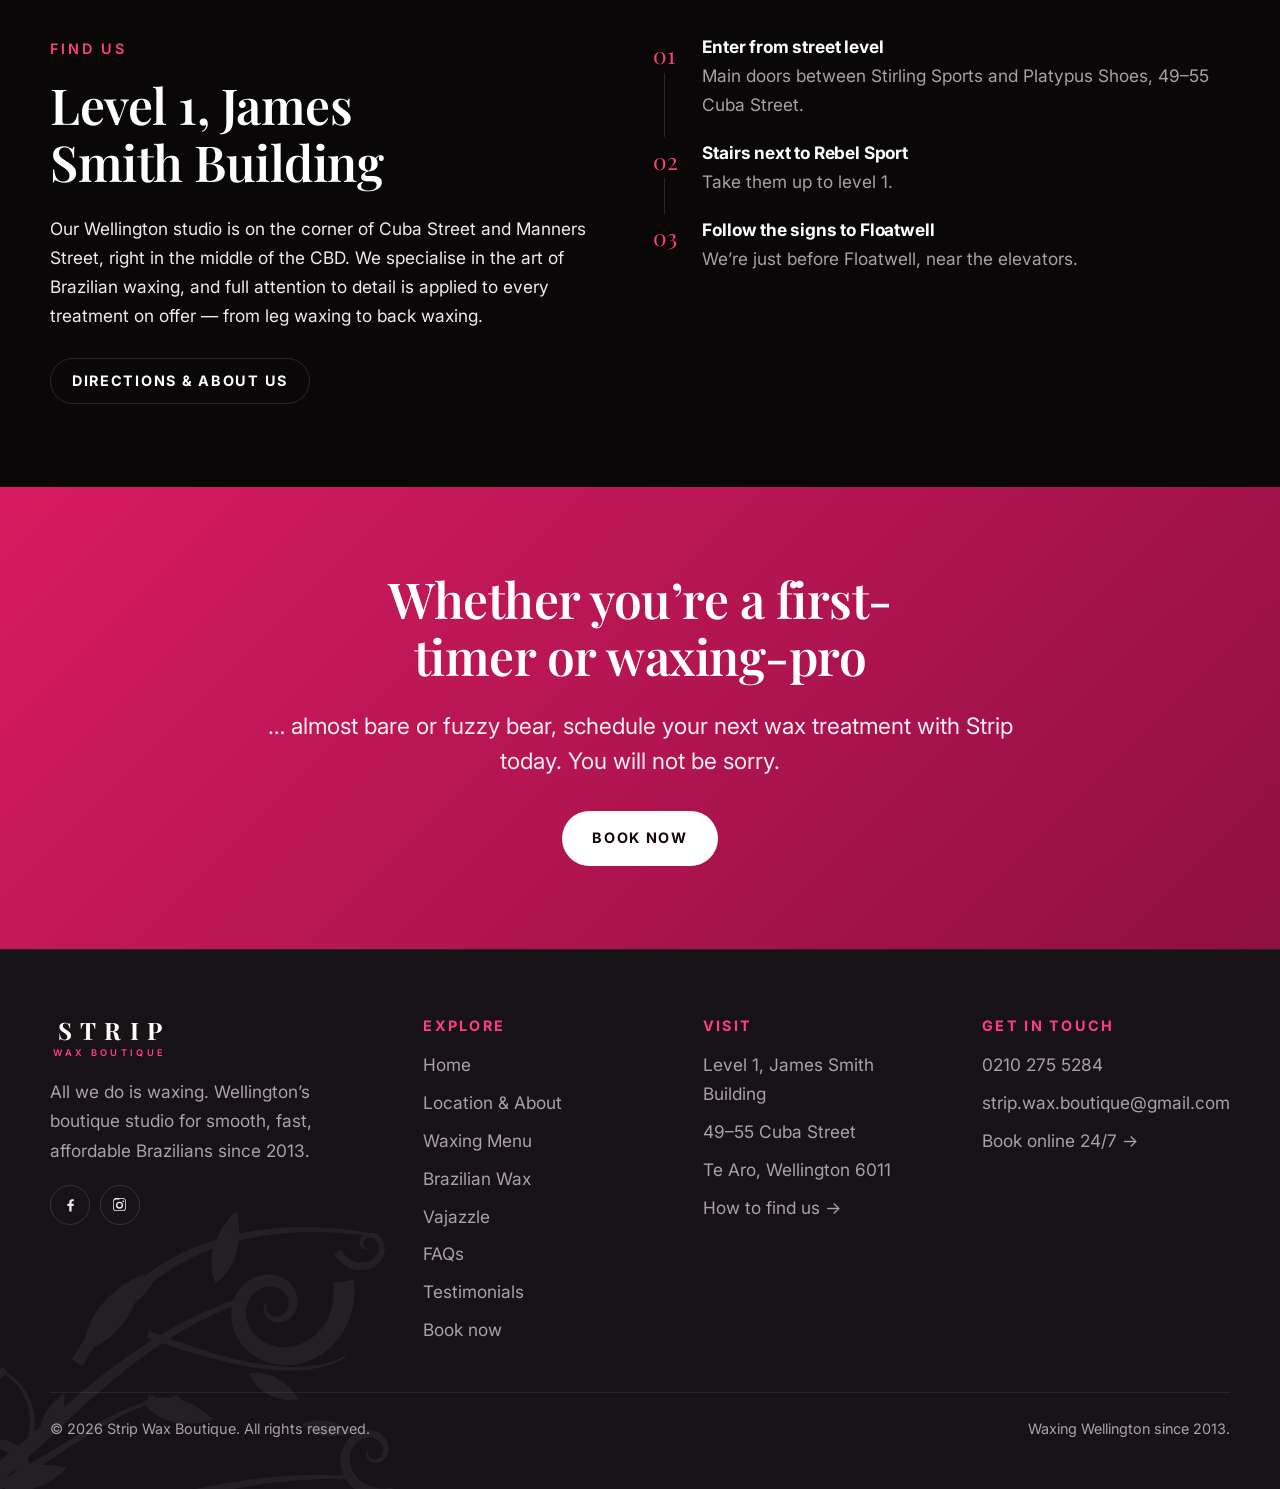
==== commit cff015e7: "Redesign against the real brand: black, magenta, filigree Screenshots of the live site replaced the " ====
--- a/index.html
+++ b/index.html
@@ -4,15 +4,18 @@
   <meta charset="utf-8">
   <meta name="viewport" content="width=device-width, initial-scale=1">
   <title>Wax in Wellington | Strip Wax Boutique</title>
-  <meta name="description" content="Strip Wax Boutique is Wellington's Brazilian wax specialist — senior waxing experts, quality skin-conditioning waxes and appointments done in 15–30 minutes.">
+  <meta name="description" content="Strip Wax Boutique — Wellington's boutique studio for smooth, fast, affordable waxing. Brazilian specialists on Cuba Street, done in 15–30 minutes.">
+  <meta name="theme-color" content="#0a0709">
   <link rel="icon" href="assets/img/favicon.svg" type="image/svg+xml">
   <link rel="preconnect" href="https://fonts.googleapis.com">
   <link rel="preconnect" href="https://fonts.gstatic.com" crossorigin>
-  <link rel="stylesheet" href="https://fonts.googleapis.com/css2?family=Fraunces:ital,opsz,wght@0,9..144,500;0,9..144,600;0,9..144,700;1,9..144,500&family=Inter:wght@400;500;600;700&display=swap">
+  <link rel="stylesheet" href="https://fonts.googleapis.com/css2?family=Playfair+Display:ital,wght@0,500;0,600;0,700;1,500;1,600&family=Inter:wght@400;500;600;700&display=swap">
   <link rel="stylesheet" href="assets/css/site.css">
 </head>
 <body>
   <a class="skip-link" href="#main">Skip to content</a>
+
+  <p class="promo">10% off for student ID card holders</p>
 
   <header class="site-header">
     <div class="wrap site-header__inner">
@@ -29,9 +32,11 @@
       <nav class="nav" id="primary-nav" aria-label="Primary">
         <ul class="nav__list">
             <li><a class="nav__link" href="index.html" aria-current="page">Home</a></li>
+            <li><a class="nav__link" href="location-and-about-us.html">Location &amp; About</a></li>
             <li><a class="nav__link" href="waxing-menu.html">Waxing Menu</a></li>
             <li><a class="nav__link" href="brazilian-wax-information.html">Brazilian Wax</a></li>
-            <li><a class="nav__link" href="location-and-about-us.html">Location &amp; About</a></li>
+            <li><a class="nav__link" href="vajazzle.html">Vajazzle</a></li>
+            <li><a class="nav__link" href="faqs.html">FAQs</a></li>
             <li><a class="nav__link" href="testimonials.html">Testimonials</a></li>
         </ul>
         <a class="btn btn--primary btn--sm" href="book-now.html">Book now</a>
@@ -41,163 +46,155 @@
 
   <main id="main">
     <section class="hero">
-      <div class="wrap hero__inner">
-        <div>
+      <div class="filigree filigree--tr" aria-hidden="true"></div>
+      <div class="wrap hero__grid">
+        <div class="hero__inner">
           <p class="eyebrow">Wellington CBD &middot; Cuba Street</p>
-          <h1 class="hero__title">Wax in <em>Wellington</em>.</h1>
-          <p class="lede">We only do waxing &mdash; and we do it really well. Senior waxing experts, top-quality skin-conditioning waxes, and you&rsquo;re out the door in 15&ndash;30 minutes.</p>
+          <h1 class="hero__title">All we do is <em>waxing</em>.</h1>
+          <p class="lede">Strip is Wellington&rsquo;s favourite boutique studio for smooth, fast waxing at amazingly affordable prices. While you try it on in some boutiques, we take it off at Strip.</p>
           <div class="btn-row" style="margin-top:2rem">
             <a class="btn btn--primary" href="book-now.html">Book an appointment</a>
             <a class="btn btn--ghost" href="waxing-menu.html">See the waxing menu</a>
           </div>
-          <ul class="hero__meta" style="list-style:none;padding:0">
+          <ul class="hero__meta">
             <li>15&ndash;30 minute treatments</li>
-            <li>Senior therapists only</li>
+            <li>20 waxes a day, not 20 a month</li>
             <li>10% student discount</li>
           </ul>
         </div>
 
-        <div class="hero__card reveal">
-          <p class="eyebrow">Most booked</p>
-          <h2>Straight to the point</h2>
-          <ul class="price-list">
-            <li class="price-item">
-              <span class="price-item__name">Brazilian &mdash; new client</span>
-              <span class="price-item__price">from $70<small>Strip / hot wax mix</small></span>
-              <p class="price-item__desc">Full hot wax upgrade available. Returning clients pay less.</p>
-            </li>
-            <li class="price-item">
-              <span class="price-item__name">Underarm</span>
-              <span class="price-item__price">from $18<small>Strip wax</small></span>
-              <p class="price-item__desc">Hot wax $23 &mdash; kinder on sensitive skin.</p>
-            </li>
-            <li class="price-item">
-              <span class="price-item__name">Full back &mdash; men</span>
-              <span class="price-item__price">$35<small>About 20 minutes</small></span>
-            </li>
-          </ul>
-          <a class="card__more" href="waxing-menu.html">Full price list &rarr;</a>
-        </div>
+        <aside class="card">
+          <p class="eyebrow">Wellington&rsquo;s favourite</p>
+          <h2 style="font-size:var(--step-2)">No.1 wax studio in town</h2>
+          <p>Named the No.1 studio in Wellington&rsquo;s best waxing studios, and reviewed in Salient and The Residents.</p>
+          <dl class="info-list" style="margin-top:1.5rem">
+            <div><dt>Specialists since</dt><dd>2013 in Wellington, 2012 in Auckland</dd></div>
+            <div><dt>We use</dt><dd>Lycon Pinkini, Vanilla Hot Wax and Lycon strip wax</dd></div>
+            <div><dt>Booking</dt><dd>Open 24/7 with live pricing</dd></div>
+          </dl>
+          <div class="btn-row" style="margin-top:1.5rem">
+            <a class="btn btn--ghost btn--sm btn--block" href="testimonials.html">Read the reviews</a>
+          </div>
+        </aside>
+      </div>
+    </section>
+
+    <section class="section section--tight section--raised">
+      <div class="wrap wrap--narrow">
+        <div class="ornament" aria-hidden="true"></div>
+        <blockquote class="pull-quote reveal">
+          &ldquo;Simply the best Brazilian Wax in town, bar none!&rdquo;
+          <cite>Cristine C, Auckland</cite>
+        </blockquote>
       </div>
     </section>
 
     <section class="section">
+      <div class="wrap grid grid--2 grid--start">
+        <div class="reveal">
+          <p class="eyebrow">What we do</p>
+          <h2>Top to toe, and every bit in between</h2>
+          <p>Strip Wax Boutique is in Wellington CBD. We offer a full range of professional hair removal treatments from top-to-toe, specialising in Brazilian waxing.</p>
+          <p>We also offer a range of male waxing treatments &mdash; from chest waxing to back waxing, we have your manscaping options covered. We use a range of top quality skin conditioning waxes, providing you with a more comfortable waxing experience.</p>
+          <div class="btn-row" style="margin-top:1.75rem">
+            <a class="btn btn--ghost btn--sm" href="waxing-menu.html">Browse treatments</a>
+          </div>
+        </div>
+
+        <div class="grid reveal">
+          <a class="card card--link" href="waxing-menu.html#brazilian">
+            <h3>Brazilian &amp; bikini</h3>
+            <p>Our specialty. Brazilian, extended bikini or standard bikini, styled exactly how you want it.</p>
+            <span class="card__more">View treatments &rarr;</span>
+          </a>
+          <a class="card card--link" href="waxing-menu.html#body">
+            <h3>Legs, arms &amp; body</h3>
+            <p>Half legs to full legs, underarms, stomach and lower back.</p>
+            <span class="card__more">View treatments &rarr;</span>
+          </a>
+          <a class="card card--link" href="waxing-menu.html#mens">
+            <h3>Men&rsquo;s waxing</h3>
+            <p>Chest, back, shoulders and neck. Straightforward, discreet and quick.</p>
+            <span class="card__more">View treatments &rarr;</span>
+          </a>
+          <a class="card card--link" href="vajazzle.html">
+            <h3>Vajazzle</h3>
+            <p>The art of bedazzling by jazzing up your vajayjay. From $5, lasts up to 7 days.</p>
+            <span class="card__more">Add some sparkle &rarr;</span>
+          </a>
+        </div>
+      </div>
+    </section>
+
+    <section class="section section--raised">
       <div class="wrap">
-        <div class="section-head section-head--center reveal">
+        <div class="section-head section--center reveal">
           <p class="eyebrow">Why Strip</p>
-          <h2>A boutique that does one thing</h2>
-          <p class="lede">No facials, no nails, no upsell. Just the best value-for-money waxing in town, from people who wax all day, every day.</p>
+          <h2>Wax worshippers, entirely devoted</h2>
+          <p class="lede">We focus 100% of our energy into giving you the best wax possible. We do 20 waxes per day, not 20 per month &mdash; so your goodies are in good hands.</p>
         </div>
 
         <div class="grid grid--3 reveal">
           <article class="card">
             <span class="card__num">01</span>
-            <h3>Waxing specialists</h3>
-            <p>We employ only Senior Waxing Experts. Practice is what makes a wax fast, clean and comfortable &mdash; and ours get plenty of it.</p>
+            <h3>Fast, therefore less painful</h3>
+            <p>We aim to have you done in 15&ndash;30 minutes rather than 35&ndash;60. Speed is what makes a wax comfortable, and practice is what makes it fast.</p>
           </article>
           <article class="card">
             <span class="card__num">02</span>
-            <h3>Quick and comparatively painless</h3>
-            <p>A range of top-quality skin-conditioning waxes and a technique built for speed. Most appointments are done in 15&ndash;30 minutes.</p>
+            <h3>Hygiene is paramount</h3>
+            <p>Disposable gloves, spatulas and strips every time &mdash; we never double-dip. Hospital grade sterilisation is used for everything non-disposable.</p>
           </article>
           <article class="card">
             <span class="card__num">03</span>
-            <h3>Hygiene, always</h3>
-            <p>Hygiene is of paramount importance here. Fresh everything, every client &mdash; you&rsquo;re in safe, capable hands.</p>
+            <h3>Precision, every time</h3>
+            <p>From legs to custom Brazilian work, leaving smooth and satisfied with your treatment is our number one goal. Attention to detail on every service we offer.</p>
           </article>
         </div>
       </div>
     </section>
 
-    <section class="section section--sand">
-      <div class="wrap">
-        <div class="section-head reveal">
-          <p class="eyebrow">Treatments</p>
-          <h2>Top to toe</h2>
-          <p class="lede">A full range of professional hair removal treatments for every body &mdash; specialising in Brazilian waxing.</p>
-        </div>
-
-        <div class="grid grid--2 reveal">
-          <a class="card card--link" href="waxing-menu.html#brazilian">
-            <h3>Brazilian &amp; bikini</h3>
-            <p>Our specialty. Choose full hot wax or our strip and hot wax combination, with pricing that rewards regular visits.</p>
-            <span class="card__more">View pricing &rarr;</span>
-          </a>
-          <a class="card card--link" href="waxing-menu.html#body">
-            <h3>Legs, arms &amp; body</h3>
-            <p>Half legs to full legs, underarms, stomach, and everything in between.</p>
-            <span class="card__more">View pricing &rarr;</span>
-          </a>
-          <a class="card card--link" href="waxing-menu.html#face">
-            <h3>Face &amp; brows</h3>
-            <p>Brow shaping, lip, chin and sides &mdash; precise work on the areas people notice first.</p>
-            <span class="card__more">View pricing &rarr;</span>
-          </a>
-          <a class="card card--link" href="waxing-menu.html#mens">
-            <h3>Men&rsquo;s waxing</h3>
-            <p>Chest, back, shoulders and more. Straightforward, discreet and quick.</p>
-            <span class="card__more">View pricing &rarr;</span>
-          </a>
-        </div>
-      </div>
-    </section>
-
     <section class="section">
-      <div class="wrap grid grid--2" style="align-items:start">
+      <div class="wrap grid grid--2 grid--start">
         <div class="reveal">
-          <p class="eyebrow">How it works</p>
-          <h2>Your first visit</h2>
-          <p class="lede">Nothing to overthink. Here&rsquo;s the whole thing, start to finish.</p>
+          <p class="eyebrow">Find us</p>
+          <h2>Level 1, James Smith Building</h2>
+          <p>Our Wellington studio is on the corner of Cuba Street and Manners Street, right in the middle of the CBD. We specialise in the art of Brazilian waxing, and full attention to detail is applied to every treatment on offer &mdash; from leg waxing to back waxing.</p>
           <div class="btn-row" style="margin-top:1.75rem">
-            <a class="btn btn--ghost" href="brazilian-wax-information.html">Brazilian wax information</a>
+            <a class="btn btn--ghost btn--sm" href="location-and-about-us.html">Directions &amp; about us</a>
           </div>
         </div>
 
         <ol class="steps reveal">
           <li>
-            <h3>Book online, any time</h3>
-            <p>Pick your treatment and a time that suits. Last-minute? Email us and we&rsquo;ll see what we can do.</p>
+            <h3>Enter from street level</h3>
+            <p>Main doors between Stirling Sports and Platypus Shoes, 49&ndash;55 Cuba Street.</p>
           </li>
           <li>
-            <h3>Find us on level 1</h3>
-            <p>James Smith Building, corner of Cuba and Manners Street. Full directions on the location page.</p>
+            <h3>Stairs next to Rebel Sport</h3>
+            <p>Take them up to level 1.</p>
           </li>
           <li>
-            <h3>15&ndash;30 minutes, done</h3>
-            <p>We&rsquo;ll talk you through the wax we&rsquo;re using and get straight into it. No lectures, no upsell.</p>
-          </li>
-          <li>
-            <h3>Rebook and save</h3>
-            <p>Brazilian pricing is based on how long it&rsquo;s been since your last visit &mdash; the sooner you return, the less you pay.</p>
+            <h3>Follow the signs to Floatwell</h3>
+            <p>We&rsquo;re just before Floatwell, near the elevators.</p>
           </li>
         </ol>
       </div>
     </section>
 
-    <section class="section section--plum">
-      <div class="wrap section-head section-head--center reveal" style="margin-bottom:0">
-        <p class="eyebrow">Kind words</p>
-        <blockquote style="font-family:var(--font-display);font-size:var(--step-2);line-height:1.3;margin:0 auto 1.5rem;max-width:22ch">&ldquo;The best wax I&rsquo;ve ever had, and pretty much pain free.&rdquo;</blockquote>
-        <p style="letter-spacing:.1em;text-transform:uppercase;font-size:var(--step--1);opacity:.8">A Strip client</p>
+    <section class="section section--pink">
+      <div class="wrap wrap--narrow section-head--center" style="margin-bottom:0;text-align:center">
+        <h2>Whether you&rsquo;re a first-timer or waxing-pro</h2>
+        <p class="lede">&hellip; almost bare or fuzzy bear, schedule your next wax treatment with Strip today. You will not be sorry.</p>
         <div class="btn-row btn-row--center" style="margin-top:2rem">
-          <a class="btn btn--light" href="testimonials.html">Read the testimonials</a>
-        </div>
-      </div>
-    </section>
-
-    <section class="section section--tight cta-band">
-      <div class="wrap reveal">
-        <h2>Ready when you are</h2>
-        <p class="lede">Book online in under a minute, or get in touch if you need a hand choosing.</p>
-        <div class="btn-row btn-row--center" style="margin-top:1.75rem">
-          <a class="btn btn--primary" href="book-now.html">Book now</a>
-          <a class="btn btn--ghost" href="location-and-about-us.html">Find us</a>
+          <a class="btn btn--light" href="book-now.html">Book now</a>
         </div>
       </div>
     </section>
   </main>
 
   <footer class="site-footer">
+    <div class="filigree filigree--bl" aria-hidden="true"></div>
     <div class="wrap">
       <div class="site-footer__grid">
         <div>
@@ -205,7 +202,7 @@
             <span class="brand__mark">STRIP</span>
             <span class="brand__sub">Wax Boutique</span>
           </a>
-          <p style="margin-top:1.25rem;max-width:32ch;opacity:.85">Wellington's Brazilian wax specialists. Senior therapists, quality waxes, no fuss.</p>
+          <p style="margin-top:1.25rem;max-width:34ch;color:var(--muted)">All we do is waxing. Wellington&rsquo;s boutique studio for smooth, fast, affordable Brazilians since 2013.</p>
           <div class="socials">
             <a href="https://www.facebook.com/StripWaxBoutique/" aria-label="Strip Wax Boutique on Facebook" rel="noopener">
               <svg viewBox="0 0 24 24" aria-hidden="true"><path d="M13.5 22v-8h2.7l.4-3.1h-3.1V8.9c0-.9.25-1.5 1.55-1.5h1.65V4.6A22 22 0 0 0 14.3 4.5c-2.4 0-4 1.45-4 4.1v2.3H7.6V14h2.7v8z"/></svg>
@@ -220,9 +217,11 @@
           <h2>Explore</h2>
           <ul class="footer-list">
               <li><a href="index.html">Home</a></li>
+              <li><a href="location-and-about-us.html">Location &amp; About</a></li>
               <li><a href="waxing-menu.html">Waxing Menu</a></li>
               <li><a href="brazilian-wax-information.html">Brazilian Wax</a></li>
-              <li><a href="location-and-about-us.html">Location &amp; About</a></li>
+              <li><a href="vajazzle.html">Vajazzle</a></li>
+              <li><a href="faqs.html">FAQs</a></li>
               <li><a href="testimonials.html">Testimonials</a></li>
             <li><a href="book-now.html">Book now</a></li>
           </ul>
@@ -232,7 +231,7 @@
           <h2>Visit</h2>
           <ul class="footer-list">
             <li>Level 1, James Smith Building</li>
-            <li>Cnr Cuba &amp; Manners Street</li>
+            <li>49&ndash;55 Cuba Street</li>
             <li>Te Aro, Wellington 6011</li>
             <li><a href="location-and-about-us.html">How to find us &rarr;</a></li>
           </ul>
@@ -241,19 +240,34 @@
         <div>
           <h2>Get in touch</h2>
           <ul class="footer-list">
-            <li><a href="tel:+64210275528">0210 275 5284</a></li>
-            <li><a href="mailto:bookings@stripwaxboutique.co">bookings@stripwaxboutique.co</a></li>
-            <li>By appointment &mdash; book online any time</li>
+            <li><a href="tel:+642102755284">0210 275 5284</a></li>
+            <li><a href="mailto:strip.wax.boutique@gmail.com">strip.wax.boutique@gmail.com</a></li>
+            <li><a href="https://bookings.gettimely.com/StripCuba/bb/book" rel="noopener">Book online 24/7 &rarr;</a></li>
           </ul>
         </div>
       </div>
 
       <div class="site-footer__base">
         <p>&copy; <span data-year>2026</span> Strip Wax Boutique. All rights reserved.</p>
-        <p>Made in Wellington, Aotearoa New Zealand.</p>
+        <p>Waxing Wellington since 2013.</p>
       </div>
     </div>
   </footer>
+
+  <nav class="action-bar" aria-label="Quick contact">
+    <a href="tel:+642102755284">
+      <svg viewBox="0 0 24 24" aria-hidden="true"><path d="M6.6 10.8a15.1 15.1 0 0 0 6.6 6.6l2.2-2.2c.3-.3.7-.4 1-.2 1.2.4 2.4.6 3.6.6.6 0 1 .4 1 1V20c0 .6-.4 1-1 1A17 17 0 0 1 3 4c0-.6.4-1 1-1h3.5c.6 0 1 .4 1 1 0 1.3.2 2.5.6 3.6.1.4 0 .7-.2 1z"/></svg>
+      Call
+    </a>
+    <a href="mailto:strip.wax.boutique@gmail.com">
+      <svg viewBox="0 0 24 24" aria-hidden="true"><path d="M4 4h16c1.1 0 2 .9 2 2v12c0 1.1-.9 2-2 2H4a2 2 0 0 1-2-2V6c0-1.1.9-2 2-2m8 7 8-5H4z"/></svg>
+      Email
+    </a>
+    <a class="is-cta" href="book-now.html">
+      <svg viewBox="0 0 24 24" aria-hidden="true"><path d="M7 2v2h10V2h2v2h1a2 2 0 0 1 2 2v14a2 2 0 0 1-2 2H4a2 2 0 0 1-2-2V6a2 2 0 0 1 2-2h1V2zm13 8H4v10h16zm-9 2v2H9v-2zm4 0v2h-2v-2z"/></svg>
+      Book
+    </a>
+  </nav>
 
   <script src="assets/js/site.js" defer></script>
 </body>
--- a/assets/css/site.css
+++ b/assets/css/site.css
@@ -1,44 +1,53 @@
 /* ==========================================================================
-   Strip Wax Boutique — site styles
-   Single stylesheet, no build step. Tokens -> base -> layout -> components.
+   Strip Wax Boutique
+   Black / magenta / filigree brand, rebuilt for legibility and reach.
+   Tokens -> base -> layout -> components. No build step, no dependencies.
    ========================================================================== */
 
 /* --- Tokens ------------------------------------------------------------- */
 :root {
-  --ink:        #241820;
-  --ink-soft:   #5b4a54;
-  --plum:       #5c2a44;
-  --plum-deep:  #3b1a2c;
-  --rose:       #c4766c;
-  --rose-soft:  #e8b9b0;
-  --cream:      #fdf8f5;
-  --sand:       #f3e8e1;
-  --line:       #e4d5cc;
+  --bg:         #0a0709;
+  --surface:    #151014;
+  --surface-1:  #171216;
+  --surface-2:  #211a20;
+  --line:       rgba(255, 255, 255, 0.13);
+  --line-soft:  rgba(255, 255, 255, 0.07);
+
+  --text:       #efeaed;
+  --muted:      #aaa0a7;
   --white:      #ffffff;
 
-  --font-display: "Fraunces", "Cormorant Garamond", Georgia, "Times New Roman", serif;
+  --pink:       #ff3d84;
+  --pink-dim:   #d81b60;
+  --pink-wash:  rgba(255, 61, 132, 0.12);
+
+  --font-display: "Playfair Display", "Cormorant Garamond", Georgia, "Times New Roman", serif;
   --font-body:    "Inter", -apple-system, BlinkMacSystemFont, "Segoe UI", Helvetica, Arial, sans-serif;
 
-  --step--1: clamp(0.82rem, 0.79rem + 0.15vw, 0.9rem);
-  --step-0:  clamp(1rem, 0.96rem + 0.2vw, 1.09rem);
-  --step-1:  clamp(1.2rem, 1.1rem + 0.5vw, 1.45rem);
-  --step-2:  clamp(1.5rem, 1.3rem + 1vw, 2.1rem);
-  --step-3:  clamp(2rem, 1.6rem + 2vw, 3.2rem);
-  --step-4:  clamp(2.6rem, 1.9rem + 3.4vw, 4.6rem);
+  --step--1: clamp(0.82rem, 0.79rem + 0.14vw, 0.9rem);
+  --step-0:  clamp(1rem, 0.97rem + 0.18vw, 1.08rem);
+  --step-1:  clamp(1.18rem, 1.09rem + 0.45vw, 1.42rem);
+  --step-2:  clamp(1.5rem, 1.3rem + 0.95vw, 2.1rem);
+  --step-3:  clamp(1.95rem, 1.6rem + 1.9vw, 3.1rem);
+  --step-4:  clamp(2.5rem, 1.85rem + 3.2vw, 4.4rem);
 
   --gutter: clamp(1.15rem, 4vw, 3rem);
   --wrap: 1180px;
-  --radius: 4px;
-  --radius-lg: 10px;
-  --shadow: 0 1px 2px rgba(59, 26, 44, 0.05), 0 12px 32px -12px rgba(59, 26, 44, 0.16);
-  --header-h: 74px;
+  --radius: 6px;
+  --radius-lg: 14px;
+  --header-h: 68px;
+  --promo-h: 34px;
   --ease: cubic-bezier(0.22, 0.61, 0.36, 1);
 }
 
 /* --- Reset / base ------------------------------------------------------- */
 *, *::before, *::after { box-sizing: border-box; }
 
-html { -webkit-text-size-adjust: 100%; scroll-behavior: smooth; }
+html {
+  -webkit-text-size-adjust: 100%;
+  scroll-behavior: smooth;
+  scroll-padding-top: calc(var(--header-h) + 4.25rem);
+}
 @media (prefers-reduced-motion: reduce) {
   html { scroll-behavior: auto; }
   *, *::before, *::after { animation-duration: 0.01ms !important; transition-duration: 0.01ms !important; }
@@ -46,35 +55,42 @@
 
 body {
   margin: 0;
-  background: var(--cream);
-  color: var(--ink);
+  background: var(--bg);
+  color: var(--text);
   font-family: var(--font-body);
   font-size: var(--step-0);
-  line-height: 1.65;
+  line-height: 1.68;
   -webkit-font-smoothing: antialiased;
 }
 body.is-locked { overflow: hidden; }
 
+/* Room for the fixed mobile action bar. */
+@media (max-width: 767px) { body { padding-bottom: 64px; } }
+
 img, svg { max-width: 100%; display: block; }
-a { color: inherit; }
+a { color: var(--pink); }
+a:hover { color: var(--white); }
 button { font: inherit; color: inherit; }
+hr { border: 0; border-top: 1px solid var(--line); margin: 2.5rem 0; }
 
 h1, h2, h3, h4 {
   font-family: var(--font-display);
   font-weight: 600;
-  line-height: 1.12;
-  letter-spacing: -0.015em;
+  line-height: 1.14;
+  letter-spacing: -0.01em;
+  color: var(--white);
   margin: 0 0 0.5em;
   text-wrap: balance;
 }
 h1 { font-size: var(--step-4); }
 h2 { font-size: var(--step-3); }
 h3 { font-size: var(--step-1); }
-p  { margin: 0 0 1.1em; text-wrap: pretty; }
+p { margin: 0 0 1.1em; text-wrap: pretty; }
 p:last-child { margin-bottom: 0; }
+strong { color: var(--white); font-weight: 600; }
 
 :focus-visible {
-  outline: 2px solid var(--plum);
+  outline: 2px solid var(--pink);
   outline-offset: 3px;
   border-radius: 2px;
 }
@@ -82,10 +98,11 @@
 .skip-link {
   position: absolute;
   left: var(--gutter); top: 0;
-  transform: translateY(-120%);
-  z-index: 100;
-  background: var(--plum);
-  color: var(--white);
+  transform: translateY(-140%);
+  z-index: 200;
+  background: var(--pink);
+  color: #16070e;
+  font-weight: 600;
   padding: 0.65rem 1.1rem;
   border-radius: 0 0 var(--radius) var(--radius);
   text-decoration: none;
@@ -99,47 +116,79 @@
   clip: rect(0 0 0 0); white-space: nowrap; border: 0;
 }
 
-/* --- Layout helpers ----------------------------------------------------- */
+/* --- Layout ------------------------------------------------------------- */
 .wrap {
   width: min(100% - (var(--gutter) * 2), var(--wrap));
   margin-inline: auto;
 }
-.wrap--narrow { --wrap: 760px; }
-
-.section { padding-block: clamp(3.25rem, 7vw, 6.5rem); }
-.section--tight { padding-block: clamp(2.25rem, 5vw, 4rem); }
-.section--sand { background: var(--sand); }
-.section--plum { background: var(--plum-deep); color: var(--sand); }
-.section--plum h2, .section--plum h3 { color: var(--white); }
+.wrap--narrow { --wrap: 780px; }
+
+.section { padding-block: clamp(3rem, 6.5vw, 6rem); position: relative; }
+.section--tight { padding-block: clamp(2.25rem, 4.5vw, 3.75rem); }
+.section--raised { background: var(--surface-1); }
+.section--pink {
+  background: linear-gradient(135deg, var(--pink-dim), #8e0f42);
+  color: #fff;
+}
+.section--pink a:not(.btn) { color: #fff; }
 
 .eyebrow {
-  font-family: var(--font-body);
-  font-size: var(--step--1);
-  font-weight: 600;
-  letter-spacing: 0.18em;
-  text-transform: uppercase;
-  color: var(--rose);
+  font-size: var(--step--1);
+  font-weight: 600;
+  letter-spacing: 0.2em;
+  text-transform: uppercase;
+  color: var(--pink);
   margin: 0 0 0.9rem;
 }
-.section--plum .eyebrow { color: var(--rose-soft); }
-
-.lede { font-size: var(--step-1); line-height: 1.5; color: var(--ink-soft); }
-.section--plum .lede { color: var(--sand); }
-
-.section-head { max-width: 62ch; margin-bottom: clamp(2rem, 4vw, 3.25rem); }
+.section--pink .eyebrow { color: rgba(255, 255, 255, 0.85); }
+
+.lede { font-size: var(--step-1); line-height: 1.55; color: var(--muted); }
+.section--pink .lede { color: rgba(255, 255, 255, 0.92); }
+
+.section-head { max-width: 62ch; margin-bottom: clamp(2rem, 4vw, 3rem); }
 .section-head--center { margin-inline: auto; text-align: center; }
+
+.stack > * + * { margin-top: 1.1em; }
+
+/* --- Ornaments ---------------------------------------------------------- */
+.ornament {
+  width: clamp(150px, 22vw, 210px);
+  aspect-ratio: 220 / 44;
+  margin: 0 auto clamp(1.25rem, 3vw, 2rem);
+  background: var(--pink);
+  -webkit-mask: url("../img/ornament.svg") center / contain no-repeat;
+          mask: url("../img/ornament.svg") center / contain no-repeat;
+}
+.ornament--divider { margin-block: clamp(2rem, 5vw, 3.5rem); }
+
+/* Decorative filigree bleeding out of a section corner. Masked rather than
+   inlined so a single SVG can take any colour from CSS. */
+.filigree {
+  position: absolute;
+  pointer-events: none;
+  width: clamp(300px, 44vw, 660px);
+  aspect-ratio: 400 / 260;
+  background: var(--white);
+  opacity: 0.055;
+  -webkit-mask: url("../img/flourish.svg") center / contain no-repeat;
+          mask: url("../img/flourish.svg") center / contain no-repeat;
+}
+.filigree--tr { top: -8%; right: -8%; transform: scaleY(-1); }
+.filigree--bl { bottom: -12%; left: -10%; }
+.filigree--pink { background: var(--pink); opacity: 0.1; }
 
 /* --- Buttons ------------------------------------------------------------ */
 .btn {
   display: inline-flex;
   align-items: center;
+  justify-content: center;
   gap: 0.5rem;
-  padding: 0.85rem 1.7rem;
+  padding: 0.9rem 1.8rem;
   border: 1px solid transparent;
   border-radius: 999px;
   font-size: var(--step--1);
-  font-weight: 600;
-  letter-spacing: 0.1em;
+  font-weight: 700;
+  letter-spacing: 0.12em;
   text-transform: uppercase;
   text-decoration: none;
   cursor: pointer;
@@ -149,36 +198,52 @@
 .btn:hover { transform: translateY(-1px); }
 .btn:active { transform: translateY(0); }
 
-.btn--primary { background: var(--plum); color: var(--white); }
-.btn--primary:hover { background: var(--plum-deep); }
-
-.btn--ghost { border-color: currentColor; color: var(--plum); }
-.btn--ghost:hover { background: var(--plum); border-color: var(--plum); color: var(--white); }
-
-.btn--light { background: var(--white); color: var(--plum-deep); }
-.btn--light:hover { background: var(--sand); }
-
-.btn--sm { padding: 0.6rem 1.25rem; }
+.btn--primary { background: var(--pink); color: #16070e; }
+.btn--primary:hover { background: var(--white); color: #16070e; }
+
+.btn--ghost { border-color: var(--line); color: var(--white); }
+.btn--ghost:hover { border-color: var(--pink); color: var(--pink); background: var(--pink-wash); }
+
+.btn--light { background: var(--white); color: #16070e; }
+.btn--light:hover { background: rgba(255, 255, 255, 0.85); color: #16070e; }
+
+.btn--sm { padding: 0.62rem 1.3rem; }
+.btn--block { width: 100%; }
 
 .btn-row { display: flex; flex-wrap: wrap; gap: 0.85rem; }
 .btn-row--center { justify-content: center; }
+
+/* --- Promo bar ---------------------------------------------------------- */
+.promo {
+  background: var(--pink);
+  color: #16070e;
+  text-align: center;
+  font-size: 0.78rem;
+  font-weight: 700;
+  letter-spacing: 0.14em;
+  text-transform: uppercase;
+  line-height: 1.3;
+  padding: 0.55rem var(--gutter);
+  min-height: var(--promo-h);
+}
+.promo a { color: inherit; text-underline-offset: 2px; }
 
 /* --- Header ------------------------------------------------------------- */
 .site-header {
   position: sticky;
   top: 0;
-  z-index: 50;
-  border-bottom: 1px solid var(--line);
-}
-/* The frosted backdrop lives on a pseudo-element: backdrop-filter on the header
-   itself would make it the containing block for the fixed mobile nav panel. */
+  z-index: 60;
+  border-bottom: 1px solid var(--line-soft);
+}
+/* Backdrop lives on a pseudo-element: backdrop-filter on the header itself
+   would make it the containing block for the fixed mobile nav panel. */
 .site-header::before {
   content: "";
   position: absolute;
   inset: 0;
   z-index: -1;
-  background: rgba(253, 248, 245, 0.92);
-  backdrop-filter: blur(10px);
+  background: rgba(10, 7, 9, 0.9);
+  backdrop-filter: blur(12px);
 }
 .site-header__inner {
   min-height: var(--header-h);
@@ -193,30 +258,31 @@
   flex-direction: column;
   text-decoration: none;
   line-height: 1;
-}
+  color: var(--white);
+}
+.brand:hover { color: var(--white); }
 .brand__mark {
   font-family: var(--font-display);
-  font-size: 1.6rem;
+  font-size: 1.5rem;
   font-weight: 700;
-  letter-spacing: 0.3em;
-  text-indent: 0.3em;
-  color: var(--plum-deep);
-}
-.brand__sub {
-  font-size: 0.6rem;
-  font-weight: 600;
   letter-spacing: 0.34em;
   text-indent: 0.34em;
-  text-transform: uppercase;
-  color: var(--rose);
-  margin-top: 0.38rem;
-}
-
-.nav { display: flex; align-items: center; gap: clamp(0.4rem, 1.6vw, 1.6rem); }
+}
+.brand__sub {
+  font-size: 0.58rem;
+  font-weight: 600;
+  letter-spacing: 0.36em;
+  text-indent: 0.36em;
+  text-transform: uppercase;
+  color: var(--pink);
+  margin-top: 0.4rem;
+}
+
+.nav { display: flex; align-items: center; gap: clamp(0.5rem, 1.4vw, 1.4rem); }
 .nav__list {
   display: flex;
   align-items: center;
-  gap: clamp(0.4rem, 1.6vw, 1.5rem);
+  gap: clamp(0.5rem, 1.3vw, 1.25rem);
   list-style: none;
   margin: 0;
   padding: 0;
@@ -224,38 +290,40 @@
 .nav__link {
   position: relative;
   display: inline-block;
-  padding: 0.4rem 0.1rem;
-  font-size: var(--step--1);
-  font-weight: 500;
-  letter-spacing: 0.06em;
+  padding: 0.45rem 0.1rem;
+  font-size: 0.72rem;
+  font-weight: 600;
+  letter-spacing: 0.1em;
+  text-transform: uppercase;
   text-decoration: none;
-  color: var(--ink-soft);
+  color: var(--muted);
+  white-space: nowrap;
   transition: color 0.2s var(--ease);
-  white-space: nowrap;
 }
 .nav__link::after {
   content: "";
   position: absolute;
   left: 0; right: 0; bottom: 0;
   height: 1px;
-  background: var(--plum);
+  background: var(--pink);
   transform: scaleX(0);
   transform-origin: left;
   transition: transform 0.25s var(--ease);
 }
-.nav__link:hover { color: var(--plum); }
+.nav__link:hover { color: var(--white); }
 .nav__link:hover::after,
 .nav__link[aria-current="page"]::after { transform: scaleX(1); }
-.nav__link[aria-current="page"] { color: var(--plum-deep); font-weight: 600; }
+.nav__link[aria-current="page"] { color: var(--white); }
 
 .nav-toggle {
   display: none;
   align-items: center;
-  gap: 0.6rem;
-  padding: 0.5rem 0.6rem;
+  gap: 0.55rem;
+  padding: 0.5rem 0.85rem;
   background: none;
   border: 1px solid var(--line);
   border-radius: 999px;
+  color: var(--white);
   cursor: pointer;
 }
 .nav-toggle__bars { display: block; width: 20px; height: 12px; position: relative; }
@@ -263,7 +331,7 @@
   position: absolute;
   left: 0; right: 0;
   height: 1.5px;
-  background: var(--plum-deep);
+  background: currentColor;
   border-radius: 2px;
   transition: transform 0.25s var(--ease), opacity 0.2s var(--ease);
 }
@@ -275,21 +343,21 @@
 .nav-toggle[aria-expanded="true"] .nav-toggle__bars span:nth-child(3) { transform: translateY(-5px) rotate(-45deg); }
 .nav-toggle__label {
   font-size: 0.68rem;
-  font-weight: 600;
+  font-weight: 700;
   letter-spacing: 0.14em;
   text-transform: uppercase;
 }
 
-@media (max-width: 900px) {
+@media (max-width: 1080px) {
   .nav-toggle { display: inline-flex; }
   .nav {
     position: fixed;
     inset: var(--header-h) 0 0;
     height: calc(100dvh - var(--header-h));
     display: block;
-    padding: clamp(1.5rem, 6vw, 3rem) var(--gutter) 3rem;
-    background: var(--cream);
-    border-top: 1px solid var(--line);
+    padding: clamp(1.25rem, 5vw, 2.5rem) var(--gutter) 6rem;
+    background: var(--bg);
+    border-top: 1px solid var(--line-soft);
     overflow-y: auto;
     opacity: 0;
     visibility: hidden;
@@ -298,75 +366,101 @@
   }
   .nav.is-open { opacity: 1; visibility: visible; transform: none; }
   .nav__list { display: block; }
-  .nav__list li + li { border-top: 1px solid var(--line); }
+  .nav__list li + li { border-top: 1px solid var(--line-soft); }
   .nav__link {
     display: block;
-    padding: 1rem 0;
+    padding: 0.95rem 0;
     font-family: var(--font-display);
     font-size: var(--step-1);
-    letter-spacing: 0;
-    color: var(--plum-deep);
+    font-weight: 500;
+    letter-spacing: 0.02em;
+    text-transform: none;
+    color: var(--white);
   }
   .nav__link::after { display: none; }
-  .nav__link[aria-current="page"] { color: var(--rose); }
-  .nav .btn { margin-top: 1.75rem; width: 100%; justify-content: center; }
-}
+  .nav__link[aria-current="page"] { color: var(--pink); }
+  .nav .btn { margin-top: 1.75rem; width: 100%; }
+}
+
+/* --- Mobile action bar (call / email / book) ---------------------------- */
+.action-bar {
+  position: fixed;
+  left: 0; right: 0; bottom: 0;
+  z-index: 70;
+  display: grid;
+  grid-template-columns: repeat(3, 1fr);
+  background: rgba(21, 16, 20, 0.97);
+  backdrop-filter: blur(12px);
+  border-top: 1px solid var(--line);
+  padding-bottom: env(safe-area-inset-bottom);
+}
+.action-bar a {
+  display: flex;
+  flex-direction: column;
+  align-items: center;
+  justify-content: center;
+  gap: 0.2rem;
+  padding: 0.6rem 0.25rem;
+  font-size: 0.66rem;
+  font-weight: 600;
+  letter-spacing: 0.1em;
+  text-transform: uppercase;
+  text-decoration: none;
+  color: var(--text);
+  min-height: 60px;
+}
+.action-bar a + a { border-left: 1px solid var(--line-soft); }
+.action-bar a:hover { color: var(--pink); }
+.action-bar svg { width: 19px; height: 19px; fill: currentColor; }
+.action-bar .is-cta { color: var(--pink); }
+@media (min-width: 768px) { .action-bar { display: none; } }
 
 /* --- Hero --------------------------------------------------------------- */
 .hero {
   position: relative;
-  padding-block: clamp(3.5rem, 9vw, 7.5rem);
+  padding-block: clamp(3rem, 8vw, 6.5rem);
+  overflow: hidden;
   background:
-    radial-gradient(120% 90% at 85% 0%, rgba(232, 185, 176, 0.5), transparent 60%),
-    radial-gradient(90% 80% at 0% 100%, rgba(243, 232, 225, 0.9), transparent 65%),
-    var(--cream);
-  overflow: hidden;
-}
-.hero__inner {
+    radial-gradient(110% 80% at 80% 0%, rgba(255, 61, 132, 0.16), transparent 62%),
+    radial-gradient(90% 90% at 0% 100%, rgba(255, 61, 132, 0.08), transparent 60%),
+    var(--bg);
+}
+.hero__grid {
+  position: relative;
+  z-index: 1;
   display: grid;
-  gap: clamp(2rem, 5vw, 4rem);
+  gap: clamp(2rem, 4vw, 3.5rem);
   align-items: center;
-  grid-template-columns: 1fr;
-}
-@media (min-width: 900px) {
-  .hero__inner { grid-template-columns: 1.05fr 0.95fr; }
-}
-.hero__title { margin-bottom: 0.35em; }
-.hero__title em {
-  font-style: italic;
-  color: var(--plum);
-}
+}
+@media (min-width: 960px) { .hero__grid { grid-template-columns: 1.1fr 0.9fr; } }
+.hero__inner { position: relative; z-index: 1; max-width: 46ch; }
+.hero__inner--wide { max-width: 62ch; }
+.hero__title em { font-style: italic; color: var(--pink); }
 .hero__meta {
   display: flex;
   flex-wrap: wrap;
   gap: 0.5rem 1.5rem;
-  margin-top: 2rem;
-  padding-top: 1.5rem;
+  list-style: none;
+  margin: 2rem 0 0;
+  padding: 1.35rem 0 0;
   border-top: 1px solid var(--line);
   font-size: var(--step--1);
-  letter-spacing: 0.08em;
-  text-transform: uppercase;
-  color: var(--ink-soft);
-}
-
-.hero__card {
-  background: var(--white);
-  border: 1px solid var(--line);
-  border-radius: var(--radius-lg);
-  padding: clamp(1.5rem, 3.5vw, 2.4rem);
-  box-shadow: var(--shadow);
-}
-.hero__card h2 { font-size: var(--step-1); }
-
-/* --- Generic page header ------------------------------------------------ */
+  letter-spacing: 0.1em;
+  text-transform: uppercase;
+  color: var(--muted);
+}
+
+/* --- Page header -------------------------------------------------------- */
 .page-head {
-  padding-block: clamp(2.5rem, 6vw, 4.5rem);
+  position: relative;
+  overflow: hidden;
+  padding-block: clamp(2.25rem, 5.5vw, 4rem);
   background:
-    radial-gradient(100% 120% at 100% 0%, rgba(232, 185, 176, 0.42), transparent 62%),
-    var(--sand);
-  border-bottom: 1px solid var(--line);
-}
-.page-head__inner { max-width: 64ch; }
+    radial-gradient(100% 130% at 100% 0%, rgba(255, 61, 132, 0.14), transparent 60%),
+    var(--surface-1);
+  border-bottom: 1px solid var(--line-soft);
+}
+.page-head__inner { position: relative; z-index: 1; max-width: 64ch; }
 .page-head h1 { font-size: var(--step-3); }
 
 .breadcrumb {
@@ -375,72 +469,108 @@
   align-items: center;
   gap: 0.5rem;
   list-style: none;
-  margin: 0 0 1.25rem;
+  margin: 0 0 1.1rem;
   padding: 0;
   font-size: var(--step--1);
+  letter-spacing: 0.1em;
+  text-transform: uppercase;
+  color: var(--muted);
+}
+.breadcrumb a { text-decoration: none; color: var(--muted); }
+.breadcrumb a:hover { color: var(--pink); }
+.breadcrumb li + li::before { content: "/"; margin-right: 0.5rem; opacity: 0.4; }
+
+/* --- Section nav (in-page anchors) -------------------------------------- */
+.jump {
+  position: sticky;
+  top: var(--header-h);
+  z-index: 40;
+  background: rgba(10, 7, 9, 0.94);
+  backdrop-filter: blur(10px);
+  border-bottom: 1px solid var(--line-soft);
+}
+.jump ul {
+  display: flex;
+  gap: 0.35rem;
+  list-style: none;
+  margin: 0;
+  padding: 0.6rem 0;
+  overflow-x: auto;
+  scrollbar-width: thin;
+}
+.jump a {
+  display: block;
+  padding: 0.4rem 0.9rem;
+  border: 1px solid var(--line);
+  border-radius: 999px;
+  font-size: 0.72rem;
+  font-weight: 600;
   letter-spacing: 0.08em;
   text-transform: uppercase;
-  color: var(--ink-soft);
-}
-.breadcrumb a { text-decoration: none; }
-.breadcrumb a:hover { color: var(--plum); text-decoration: underline; }
-.breadcrumb li + li::before { content: "/"; margin-right: 0.5rem; opacity: 0.5; }
+  text-decoration: none;
+  color: var(--muted);
+  white-space: nowrap;
+}
+.jump a:hover { color: var(--white); border-color: var(--pink); }
 
 /* --- Cards / grids ------------------------------------------------------ */
-.grid { display: grid; gap: clamp(1rem, 2.5vw, 1.75rem); }
+.grid { display: grid; gap: clamp(1rem, 2.2vw, 1.6rem); }
 .grid--2 { grid-template-columns: 1fr; }
-@media (min-width: 760px) { .grid--2 { grid-template-columns: repeat(2, 1fr); } }
-.grid--3 { grid-template-columns: repeat(auto-fit, minmax(min(100%, 280px), 1fr)); }
+.grid--3 { grid-template-columns: 1fr; }
+@media (min-width: 720px) { .grid--2 { grid-template-columns: repeat(2, 1fr); } }
+@media (min-width: 720px) { .grid--3 { grid-template-columns: repeat(2, 1fr); } }
+@media (min-width: 1020px) { .grid--3 { grid-template-columns: repeat(3, 1fr); } }
+.grid--4 { grid-template-columns: 1fr; }
+@media (min-width: 640px) { .grid--4 { grid-template-columns: repeat(2, 1fr); } }
+@media (min-width: 1020px) { .grid--4 { grid-template-columns: repeat(4, 1fr); } }
+.grid--start { align-items: start; }
 
 .card {
-  background: var(--white);
-  border: 1px solid var(--line);
+  background: var(--surface-1);
+  border: 1px solid var(--line-soft);
   border-radius: var(--radius-lg);
-  padding: clamp(1.4rem, 3vw, 2rem);
+  padding: clamp(1.35rem, 2.8vw, 2rem);
   height: 100%;
 }
-.card--link { text-decoration: none; transition: transform 0.2s var(--ease), box-shadow 0.2s var(--ease); display: block; }
-.card--link:hover { transform: translateY(-3px); box-shadow: var(--shadow); }
+.section--raised .card { background: var(--surface-2); }
+.card--link { text-decoration: none; color: inherit; display: block; transition: border-color 0.2s var(--ease), transform 0.2s var(--ease); }
+.card--link:hover { border-color: var(--pink); transform: translateY(-3px); color: inherit; }
+.card p { color: var(--muted); }
 .card__num {
+  display: block;
   font-family: var(--font-display);
   font-size: var(--step-1);
-  color: var(--rose);
-  display: block;
-  margin-bottom: 0.6rem;
+  color: var(--pink);
+  margin-bottom: 0.55rem;
 }
 .card__more {
   display: inline-block;
   margin-top: 1rem;
   font-size: var(--step--1);
-  font-weight: 600;
-  letter-spacing: 0.1em;
-  text-transform: uppercase;
-  color: var(--plum);
-}
-.card p { color: var(--ink-soft); }
-
-/* --- Price menu --------------------------------------------------------- */
-.menu-filters {
-  display: flex;
-  flex-wrap: wrap;
-  gap: 0.5rem;
-  margin-bottom: clamp(1.75rem, 4vw, 2.75rem);
-}
+  font-weight: 700;
+  letter-spacing: 0.12em;
+  text-transform: uppercase;
+  color: var(--pink);
+}
+
+/* --- Treatment menu ----------------------------------------------------- */
+.menu-filters { display: flex; flex-wrap: wrap; gap: 0.5rem; margin-bottom: clamp(1.5rem, 3.5vw, 2.5rem); }
 .chip {
   padding: 0.5rem 1.15rem;
   background: transparent;
   border: 1px solid var(--line);
   border-radius: 999px;
-  font-size: var(--step--1);
-  font-weight: 500;
+  color: var(--muted);
+  font-size: var(--step--1);
+  font-weight: 600;
   letter-spacing: 0.06em;
   cursor: pointer;
   transition: background-color 0.2s var(--ease), border-color 0.2s var(--ease), color 0.2s var(--ease);
 }
-.chip:hover { border-color: var(--rose); color: var(--plum); }
-.chip[aria-pressed="true"] { background: var(--plum); border-color: var(--plum); color: var(--white); }
-
-.menu-group { max-width: 880px; margin-bottom: clamp(2.25rem, 5vw, 3.5rem); }
+.chip:hover { color: var(--white); border-color: var(--pink); }
+.chip[aria-pressed="true"] { background: var(--pink); border-color: var(--pink); color: #16070e; }
+
+.menu-group { max-width: 900px; margin-bottom: clamp(2rem, 4.5vw, 3.25rem); }
 .menu-group[hidden] { display: none; }
 .menu-group__title {
   display: flex;
@@ -448,241 +578,306 @@
   justify-content: space-between;
   gap: 1rem;
   flex-wrap: wrap;
-  padding-bottom: 0.75rem;
-  margin-bottom: 0.25rem;
+  padding-bottom: 0.7rem;
   border-bottom: 1px solid var(--line);
 }
 .menu-group__title h2 { font-size: var(--step-2); margin: 0; }
 .menu-group__note {
   font-size: var(--step--1);
-  letter-spacing: 0.08em;
-  text-transform: uppercase;
-  color: var(--rose);
+  font-weight: 600;
+  letter-spacing: 0.1em;
+  text-transform: uppercase;
+  color: var(--pink);
 }
 
 .price-list { list-style: none; margin: 0; padding: 0; }
 .price-item {
   display: grid;
   grid-template-columns: 1fr auto;
-  gap: 0.25rem 1.5rem;
+  gap: 0.2rem 1.5rem;
   align-items: baseline;
   padding: 1rem 0;
-  border-bottom: 1px solid var(--line);
-}
-.price-item__name { font-weight: 600; }
+  border-bottom: 1px solid var(--line-soft);
+}
+.price-item__name { font-weight: 600; color: var(--white); }
 .price-item__desc {
   grid-column: 1 / -1;
   font-size: var(--step--1);
-  color: var(--ink-soft);
-  margin: 0;
+  color: var(--muted);
+  margin: 0.2rem 0 0;
 }
 .price-item__price {
   font-family: var(--font-display);
   font-size: var(--step-1);
+  color: var(--pink);
   white-space: nowrap;
-  color: var(--plum);
+  text-align: right;
 }
 .price-item__price small {
   display: block;
   font-family: var(--font-body);
-  font-size: 0.72rem;
-  letter-spacing: 0.08em;
-  text-transform: uppercase;
-  color: var(--ink-soft);
+  font-size: 0.68rem;
+  font-weight: 600;
+  letter-spacing: 0.1em;
+  text-transform: uppercase;
+  color: var(--muted);
+}
+/* Price slot left empty -> point at the live booking system instead. */
+.price-item__price:empty::before {
+  content: "See booking";
+  font-family: var(--font-body);
+  font-size: 0.68rem;
+  font-weight: 600;
+  letter-spacing: 0.1em;
+  text-transform: uppercase;
+  color: var(--muted);
 }
 
 .note {
-  padding: 1rem 1.25rem;
-  background: var(--sand);
-  border-left: 3px solid var(--rose);
+  padding: 1.05rem 1.3rem;
+  background: var(--pink-wash);
+  border-left: 3px solid var(--pink);
   border-radius: 0 var(--radius) var(--radius) 0;
   font-size: var(--step--1);
-  color: var(--ink-soft);
-}
+  color: var(--text);
+}
+.note--plain { background: var(--surface-1); border-left-color: var(--line); color: var(--muted); }
 
 /* --- Tables ------------------------------------------------------------- */
 .table-scroll { overflow-x: auto; -webkit-overflow-scrolling: touch; }
 .table {
   width: 100%;
+  min-width: 460px;
   border-collapse: collapse;
-  min-width: 420px;
-  background: var(--white);
-  border: 1px solid var(--line);
+  background: var(--surface-1);
+  border: 1px solid var(--line-soft);
   border-radius: var(--radius-lg);
   overflow: hidden;
 }
-.table th, .table td {
-  padding: 0.9rem 1.1rem;
-  text-align: left;
-  border-bottom: 1px solid var(--line);
-}
+.table th, .table td { padding: 0.9rem 1.1rem; text-align: left; border-bottom: 1px solid var(--line-soft); }
 .table thead th {
-  background: var(--sand);
-  font-size: var(--step--1);
+  background: var(--surface-2);
+  color: var(--white);
+  font-size: var(--step--1);
+  font-weight: 600;
   letter-spacing: 0.1em;
   text-transform: uppercase;
-  font-weight: 600;
-}
-.table tbody tr:last-child td { border-bottom: 0; }
-.table td:not(:first-child) { font-family: var(--font-display); color: var(--plum); white-space: nowrap; }
-
-/* --- Accordion (FAQ) ---------------------------------------------------- */
-.faq { border-top: 1px solid var(--line); }
-.faq__item { border-bottom: 1px solid var(--line); }
+}
+.table tbody th { color: var(--text); font-weight: 600; }
+.table tbody tr:last-child td, .table tbody tr:last-child th { border-bottom: 0; }
+.table td { color: var(--muted); }
+
+/* --- Accordion ---------------------------------------------------------- */
+.faq { border-top: 1px solid var(--line-soft); }
+.faq__item { border-bottom: 1px solid var(--line-soft); }
 .faq__item summary {
   display: flex;
   align-items: center;
   justify-content: space-between;
   gap: 1rem;
-  padding: 1.15rem 0;
+  padding: 1.1rem 0;
   font-family: var(--font-display);
   font-size: var(--step-1);
+  color: var(--white);
   cursor: pointer;
   list-style: none;
 }
 .faq__item summary::-webkit-details-marker { display: none; }
+.faq__item summary:hover { color: var(--pink); }
 .faq__item summary::after {
   content: "";
   flex: none;
-  width: 10px; height: 10px;
-  border-right: 1.5px solid var(--plum);
-  border-bottom: 1.5px solid var(--plum);
+  width: 9px; height: 9px;
+  border-right: 1.5px solid var(--pink);
+  border-bottom: 1.5px solid var(--pink);
   transform: rotate(45deg) translate(-2px, -2px);
   transition: transform 0.25s var(--ease);
 }
 .faq__item[open] summary::after { transform: rotate(-135deg) translate(-2px, -2px); }
-.faq__body { padding-bottom: 1.35rem; color: var(--ink-soft); max-width: 72ch; }
-
-/* --- Testimonials ------------------------------------------------------- */
+.faq__body { padding-bottom: 1.35rem; color: var(--muted); max-width: 74ch; }
+.faq__body ul { padding-left: 1.15rem; margin: 0 0 1em; }
+.faq__body li { margin-bottom: 0.4rem; }
+
+/* --- Do / Don't lists --------------------------------------------------- */
+.rules { list-style: none; margin: 0; padding: 0; }
+.rules li { position: relative; padding-left: 1.9rem; margin-bottom: 0.7rem; color: var(--muted); }
+.rules li::before {
+  position: absolute;
+  left: 0; top: 0;
+  font-weight: 700;
+}
+.rules--do li::before { content: "\2713"; color: var(--pink); }
+.rules--dont li::before { content: "\2715"; color: var(--muted); }
+
+/* --- Quotes ------------------------------------------------------------- */
 .quote {
   display: flex;
   flex-direction: column;
   height: 100%;
-  background: var(--white);
-  border: 1px solid var(--line);
+  background: var(--surface-1);
+  border: 1px solid var(--line-soft);
   border-radius: var(--radius-lg);
-  padding: clamp(1.4rem, 3vw, 2rem);
-}
-.quote__stars { color: var(--rose); letter-spacing: 0.2em; margin-bottom: 0.85rem; }
+  padding: clamp(1.35rem, 2.8vw, 1.9rem);
+}
+.quote__stars { color: var(--pink); letter-spacing: 0.22em; margin: 0 0 0.8rem; }
 .quote blockquote {
-  margin: 0 0 1.25rem;
+  margin: 0 0 1.2rem;
   font-family: var(--font-display);
   font-size: var(--step-1);
-  line-height: 1.4;
+  line-height: 1.42;
+  color: var(--white);
 }
 .quote figcaption {
   margin-top: auto;
   font-size: var(--step--1);
-  letter-spacing: 0.08em;
-  text-transform: uppercase;
-  color: var(--ink-soft);
-}
+  letter-spacing: 0.1em;
+  text-transform: uppercase;
+  color: var(--muted);
+}
+
+.pull-quote {
+  margin: 0;
+  font-family: var(--font-display);
+  font-style: italic;
+  font-size: var(--step-2);
+  line-height: 1.32;
+  color: var(--white);
+  text-align: center;
+}
+.pull-quote cite {
+  display: block;
+  margin-top: 1rem;
+  font-family: var(--font-body);
+  font-style: normal;
+  font-size: var(--step--1);
+  letter-spacing: 0.12em;
+  text-transform: uppercase;
+  color: var(--pink);
+}
+
+/* --- Press logos -------------------------------------------------------- */
+.press { display: grid; gap: 1rem; grid-template-columns: 1fr; }
+@media (min-width: 720px) { .press { grid-template-columns: repeat(3, 1fr); } }
+.press a {
+  display: block;
+  padding: 1.35rem;
+  background: var(--surface-1);
+  border: 1px solid var(--line-soft);
+  border-radius: var(--radius-lg);
+  text-decoration: none;
+  color: var(--text);
+  transition: border-color 0.2s var(--ease);
+}
+.press a:hover { border-color: var(--pink); color: var(--text); }
+.press strong { display: block; font-family: var(--font-display); font-size: var(--step-1); margin-bottom: 0.35rem; }
+.press span { font-size: var(--step--1); color: var(--muted); }
 
 /* --- Steps -------------------------------------------------------------- */
 .steps { counter-reset: step; list-style: none; margin: 0; padding: 0; }
-.steps li {
-  counter-increment: step;
-  position: relative;
-  padding: 0 0 1.5rem 3.25rem;
-}
+.steps li { counter-increment: step; position: relative; padding: 0 0 1.5rem 3.1rem; }
 .steps li::before {
   content: counter(step, decimal-leading-zero);
   position: absolute;
-  left: 0; top: 0;
+  left: 0; top: -0.1rem;
   font-family: var(--font-display);
   font-size: var(--step-1);
-  color: var(--rose);
+  color: var(--pink);
 }
 .steps li:not(:last-child)::after {
   content: "";
   position: absolute;
-  left: 0.75rem; top: 2.3rem; bottom: 0.4rem;
+  left: 0.72rem; top: 2.2rem; bottom: 0.4rem;
   width: 1px;
   background: var(--line);
 }
-.steps h3 { font-size: var(--step-0); font-family: var(--font-body); font-weight: 700; margin-bottom: 0.3rem; }
-.steps p { color: var(--ink-soft); margin: 0; }
-
-/* --- Info list (address, hours) ----------------------------------------- */
+.steps h3 { font-family: var(--font-body); font-size: var(--step-0); font-weight: 700; margin-bottom: 0.25rem; }
+.steps p { color: var(--muted); margin: 0; }
+
+/* --- Definition / info lists -------------------------------------------- */
 .info-list { margin: 0; }
-.info-list div + div { margin-top: 1.35rem; }
+.info-list div + div { margin-top: 1.3rem; }
 .info-list dt {
   font-size: var(--step--1);
-  font-weight: 600;
+  font-weight: 700;
   letter-spacing: 0.14em;
   text-transform: uppercase;
-  color: var(--rose);
+  color: var(--pink);
   margin-bottom: 0.3rem;
 }
-.info-list dd { margin: 0; }
-.info-list a { color: var(--plum); }
+.info-list dd { margin: 0; color: var(--text); }
 
 .map-frame {
-  border: 1px solid var(--line);
-  border-radius: var(--radius-lg);
-  overflow: hidden;
-  background: var(--sand);
-  aspect-ratio: 4 / 3;
   display: grid;
   place-items: center;
   text-align: center;
+  aspect-ratio: 4 / 3;
   padding: 1.5rem;
-}
-
-/* --- CTA band ----------------------------------------------------------- */
-.cta-band { text-align: center; }
-.cta-band .lede { margin-inline: auto; max-width: 52ch; }
+  background:
+    radial-gradient(80% 80% at 50% 30%, rgba(255, 61, 132, 0.12), transparent 70%),
+    var(--surface-1);
+  border: 1px solid var(--line-soft);
+  border-radius: var(--radius-lg);
+  text-decoration: none;
+  color: var(--text);
+}
+.map-frame:hover { border-color: var(--pink); color: var(--text); }
 
 /* --- Footer ------------------------------------------------------------- */
 .site-footer {
-  background: var(--plum-deep);
-  color: var(--sand);
-  padding-block: clamp(2.75rem, 6vw, 4.5rem) 2rem;
-}
-.site-footer a { color: var(--sand); }
+  position: relative;
+  overflow: hidden;
+  background: var(--surface-1);
+  border-top: 1px solid var(--line-soft);
+  padding-block: clamp(2.75rem, 5.5vw, 4.25rem) 2rem;
+}
 .site-footer__grid {
+  position: relative;
+  z-index: 1;
   display: grid;
-  gap: clamp(1.75rem, 4vw, 3rem);
-  grid-template-columns: repeat(auto-fit, minmax(min(100%, 210px), 1fr));
-}
-.site-footer .brand__mark { color: var(--white); }
-.site-footer .brand__sub { color: var(--rose-soft); }
+  gap: clamp(1.75rem, 3.5vw, 3rem);
+  grid-template-columns: 1fr;
+}
+@media (min-width: 620px) { .site-footer__grid { grid-template-columns: repeat(2, 1fr); } }
+@media (min-width: 1000px) { .site-footer__grid { grid-template-columns: 1.4fr 1fr 1fr 1fr; } }
 .site-footer h2 {
   font-family: var(--font-body);
   font-size: var(--step--1);
-  font-weight: 600;
+  font-weight: 700;
   letter-spacing: 0.16em;
   text-transform: uppercase;
-  color: var(--rose-soft);
+  color: var(--pink);
   margin-bottom: 1rem;
 }
-.footer-list { list-style: none; margin: 0; padding: 0; }
+.footer-list { list-style: none; margin: 0; padding: 0; color: var(--muted); }
 .footer-list li + li { margin-top: 0.55rem; }
-.footer-list a { text-decoration: none; opacity: 0.88; transition: opacity 0.2s var(--ease); }
-.footer-list a:hover { opacity: 1; text-decoration: underline; }
+.footer-list a { color: var(--muted); text-decoration: none; }
+.footer-list a:hover { color: var(--pink); }
 
 .socials { display: flex; gap: 0.6rem; margin-top: 1.25rem; }
 .socials a {
   display: grid;
   place-items: center;
-  width: 38px; height: 38px;
-  border: 1px solid rgba(243, 232, 225, 0.3);
+  width: 40px; height: 40px;
+  border: 1px solid var(--line);
   border-radius: 50%;
-  transition: background-color 0.2s var(--ease), border-color 0.2s var(--ease);
-}
-.socials a:hover { background: rgba(243, 232, 225, 0.14); border-color: var(--rose-soft); }
+  color: var(--text);
+  transition: border-color 0.2s var(--ease), color 0.2s var(--ease);
+}
+.socials a:hover { border-color: var(--pink); color: var(--pink); }
 .socials svg { width: 17px; height: 17px; fill: currentColor; }
 
 .site-footer__base {
+  position: relative;
+  z-index: 1;
   display: flex;
   flex-wrap: wrap;
   justify-content: space-between;
   gap: 0.75rem;
-  margin-top: clamp(2rem, 5vw, 3.25rem);
+  margin-top: clamp(2rem, 4.5vw, 3rem);
   padding-top: 1.5rem;
-  border-top: 1px solid rgba(243, 232, 225, 0.18);
-  font-size: var(--step--1);
-  opacity: 0.75;
+  border-top: 1px solid var(--line-soft);
+  font-size: var(--step--1);
+  color: var(--muted);
 }
 
 /* --- Reveal on scroll --------------------------------------------------- */
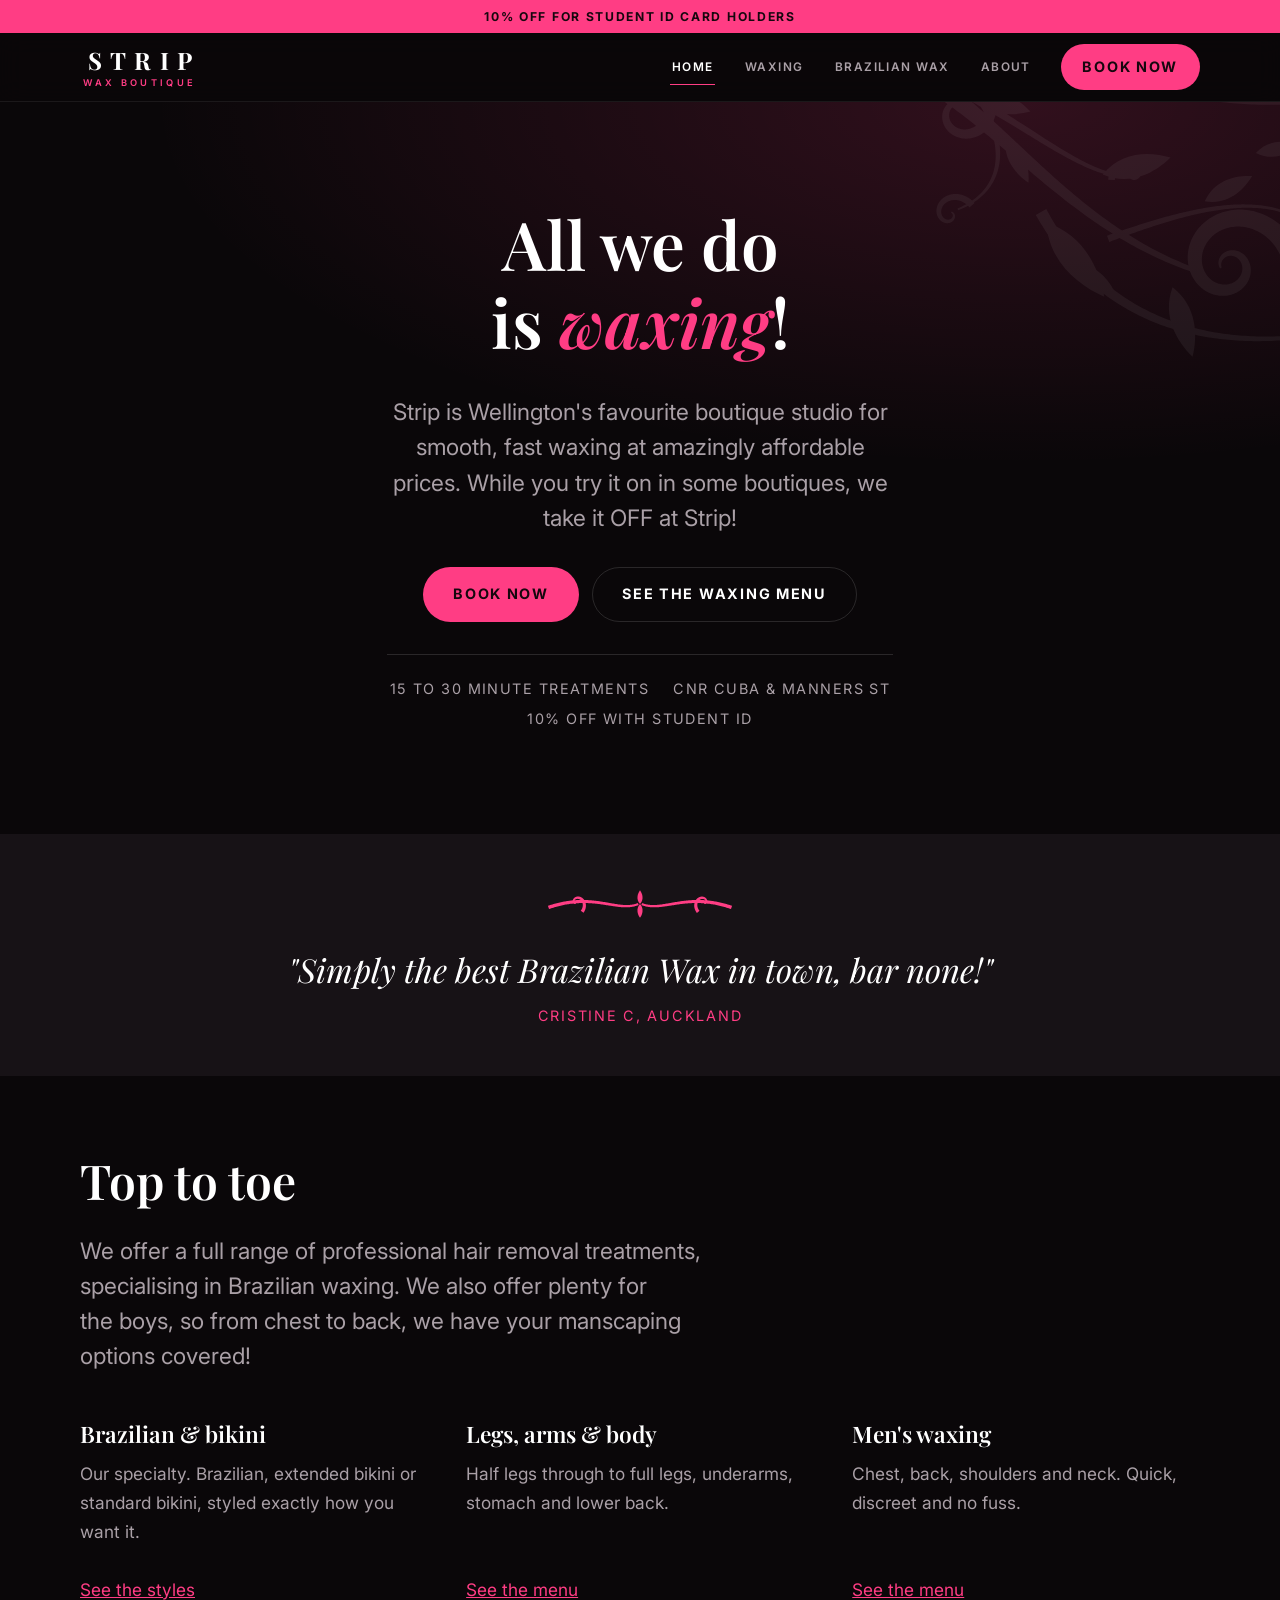
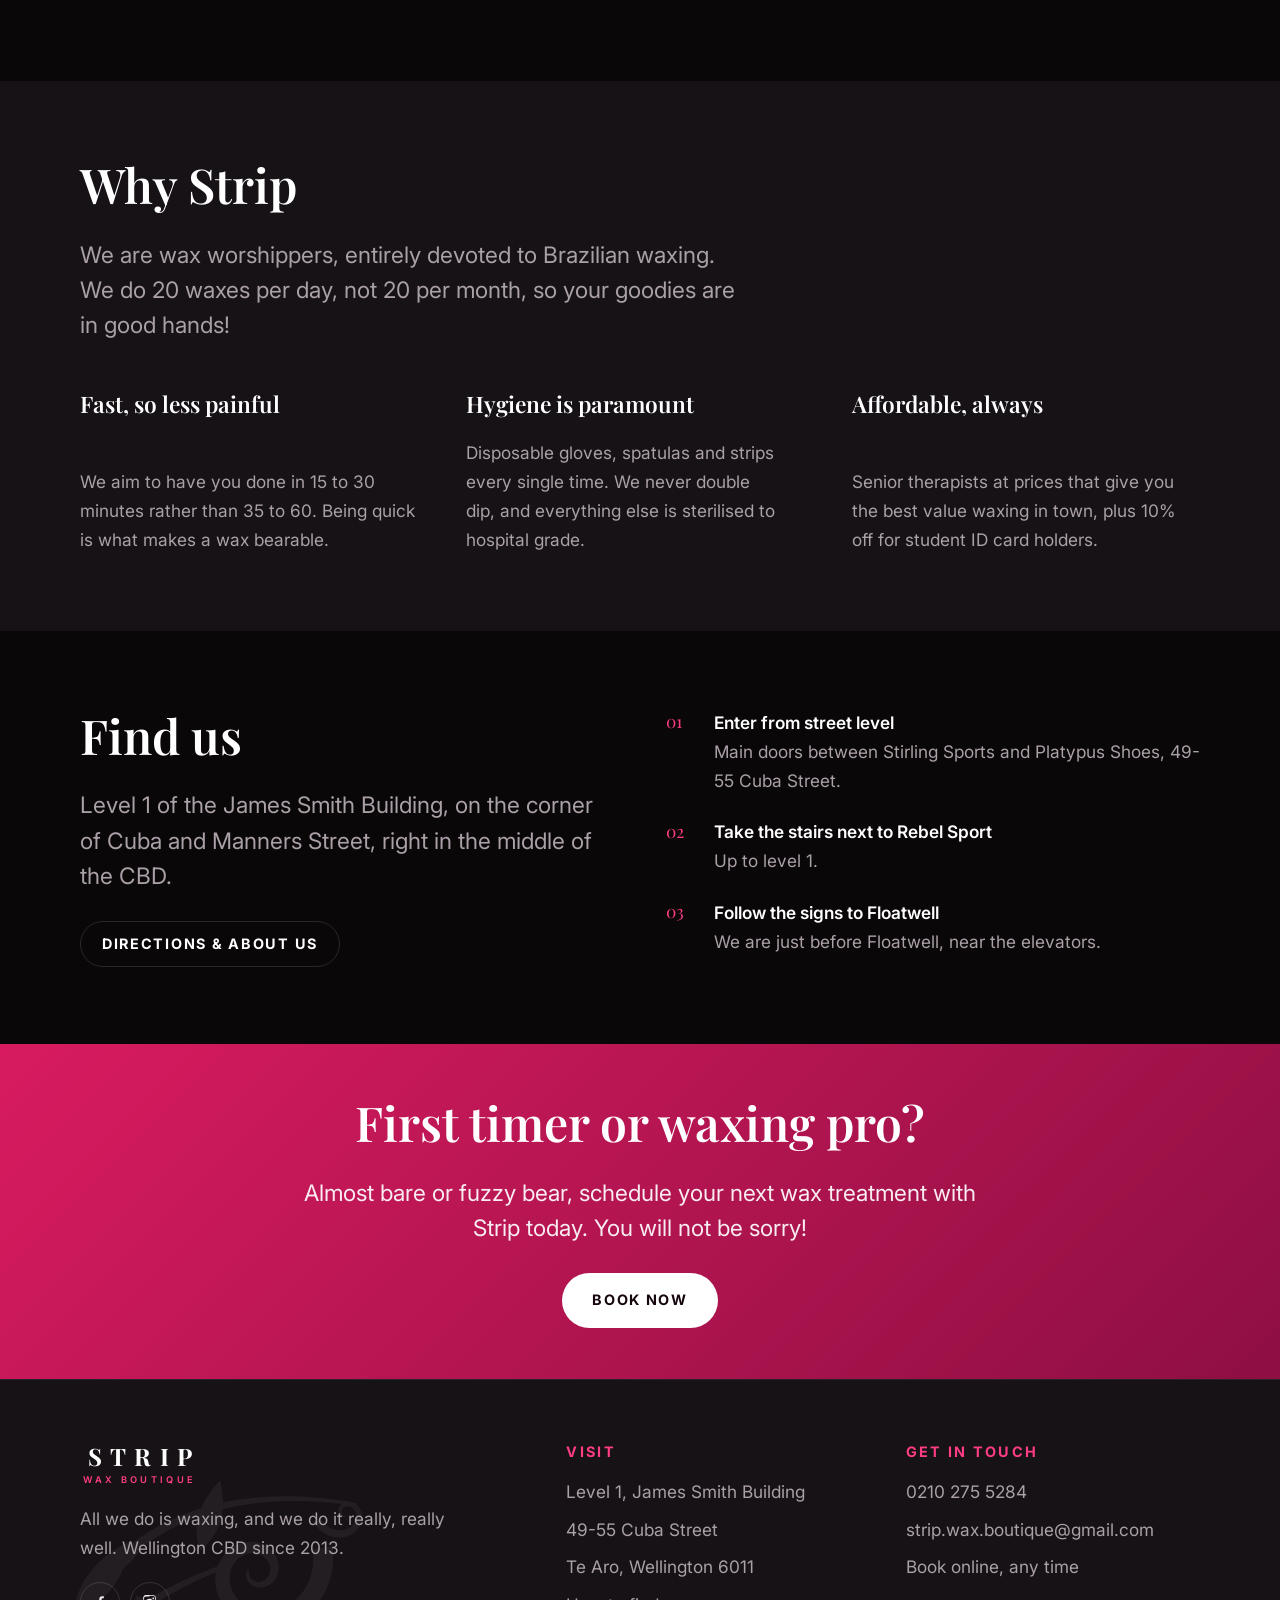
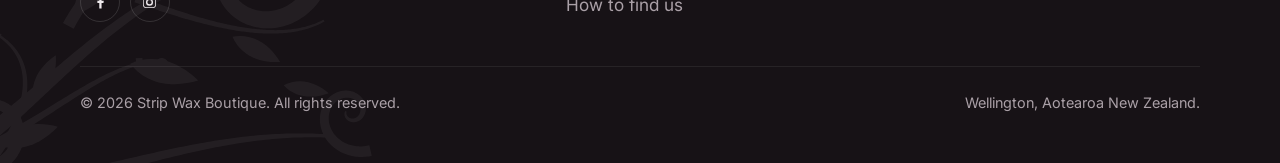
==== commit 7e1b4f4a: "Simplify: four nav links, less chrome, copy in the salon's voice Feedback was that it read as AI-wri" ====
--- a/index.html
+++ b/index.html
@@ -4,7 +4,7 @@
   <meta charset="utf-8">
   <meta name="viewport" content="width=device-width, initial-scale=1">
   <title>Wax in Wellington | Strip Wax Boutique</title>
-  <meta name="description" content="Strip Wax Boutique — Wellington's boutique studio for smooth, fast, affordable waxing. Brazilian specialists on Cuba Street, done in 15–30 minutes.">
+  <meta name="description" content="Strip Wax Boutique is Wellington's favourite boutique studio for smooth, fast waxing at amazingly affordable prices. Brazilian specialists on Cuba Street.">
   <meta name="theme-color" content="#0a0709">
   <link rel="icon" href="assets/img/favicon.svg" type="image/svg+xml">
   <link rel="preconnect" href="https://fonts.googleapis.com">
@@ -19,7 +19,7 @@
 
   <header class="site-header">
     <div class="wrap site-header__inner">
-      <a class="brand" href="index.html" aria-label="Strip Wax Boutique — home">
+      <a class="brand" href="index.html" aria-label="Strip Wax Boutique, home">
         <span class="brand__mark">STRIP</span>
         <span class="brand__sub">Wax Boutique</span>
       </a>
@@ -32,12 +32,9 @@
       <nav class="nav" id="primary-nav" aria-label="Primary">
         <ul class="nav__list">
             <li><a class="nav__link" href="index.html" aria-current="page">Home</a></li>
-            <li><a class="nav__link" href="location-and-about-us.html">Location &amp; About</a></li>
-            <li><a class="nav__link" href="waxing-menu.html">Waxing Menu</a></li>
+            <li><a class="nav__link" href="waxing-menu.html">Waxing</a></li>
             <li><a class="nav__link" href="brazilian-wax-information.html">Brazilian Wax</a></li>
-            <li><a class="nav__link" href="vajazzle.html">Vajazzle</a></li>
-            <li><a class="nav__link" href="faqs.html">FAQs</a></li>
-            <li><a class="nav__link" href="testimonials.html">Testimonials</a></li>
+            <li><a class="nav__link" href="location-and-about-us.html">About</a></li>
         </ul>
         <a class="btn btn--primary btn--sm" href="book-now.html">Book now</a>
       </nav>
@@ -47,146 +44,107 @@
   <main id="main">
     <section class="hero">
       <div class="filigree filigree--tr" aria-hidden="true"></div>
-      <div class="wrap hero__grid">
+      <div class="wrap">
         <div class="hero__inner">
-          <p class="eyebrow">Wellington CBD &middot; Cuba Street</p>
-          <h1 class="hero__title">All we do is <em>waxing</em>.</h1>
-          <p class="lede">Strip is Wellington&rsquo;s favourite boutique studio for smooth, fast waxing at amazingly affordable prices. While you try it on in some boutiques, we take it off at Strip.</p>
+          <h1 class="hero__title">All we do is <em>waxing</em>!</h1>
+          <p class="lede">Strip is Wellington's favourite boutique studio for smooth, fast waxing at amazingly affordable prices. While you try it on in some boutiques, we take it OFF at Strip!</p>
           <div class="btn-row" style="margin-top:2rem">
-            <a class="btn btn--primary" href="book-now.html">Book an appointment</a>
+            <a class="btn btn--primary" href="book-now.html">Book now</a>
             <a class="btn btn--ghost" href="waxing-menu.html">See the waxing menu</a>
           </div>
           <ul class="hero__meta">
-            <li>15&ndash;30 minute treatments</li>
-            <li>20 waxes a day, not 20 a month</li>
-            <li>10% student discount</li>
+            <li>15 to 30 minute treatments</li>
+            <li>Cnr Cuba &amp; Manners St</li>
+            <li>10% off with student ID</li>
           </ul>
         </div>
-
-        <aside class="card">
-          <p class="eyebrow">Wellington&rsquo;s favourite</p>
-          <h2 style="font-size:var(--step-2)">No.1 wax studio in town</h2>
-          <p>Named the No.1 studio in Wellington&rsquo;s best waxing studios, and reviewed in Salient and The Residents.</p>
-          <dl class="info-list" style="margin-top:1.5rem">
-            <div><dt>Specialists since</dt><dd>2013 in Wellington, 2012 in Auckland</dd></div>
-            <div><dt>We use</dt><dd>Lycon Pinkini, Vanilla Hot Wax and Lycon strip wax</dd></div>
-            <div><dt>Booking</dt><dd>Open 24/7 with live pricing</dd></div>
-          </dl>
-          <div class="btn-row" style="margin-top:1.5rem">
-            <a class="btn btn--ghost btn--sm btn--block" href="testimonials.html">Read the reviews</a>
-          </div>
-        </aside>
       </div>
     </section>
 
     <section class="section section--tight section--raised">
       <div class="wrap wrap--narrow">
         <div class="ornament" aria-hidden="true"></div>
-        <blockquote class="pull-quote reveal">
-          &ldquo;Simply the best Brazilian Wax in town, bar none!&rdquo;
+        <blockquote class="pull-quote">
+          "Simply the best Brazilian Wax in town, bar none!"
           <cite>Cristine C, Auckland</cite>
         </blockquote>
       </div>
     </section>
 
     <section class="section">
-      <div class="wrap grid grid--2 grid--start">
-        <div class="reveal">
-          <p class="eyebrow">What we do</p>
-          <h2>Top to toe, and every bit in between</h2>
-          <p>Strip Wax Boutique is in Wellington CBD. We offer a full range of professional hair removal treatments from top-to-toe, specialising in Brazilian waxing.</p>
-          <p>We also offer a range of male waxing treatments &mdash; from chest waxing to back waxing, we have your manscaping options covered. We use a range of top quality skin conditioning waxes, providing you with a more comfortable waxing experience.</p>
-          <div class="btn-row" style="margin-top:1.75rem">
-            <a class="btn btn--ghost btn--sm" href="waxing-menu.html">Browse treatments</a>
-          </div>
-        </div>
-
-        <div class="grid reveal">
-          <a class="card card--link" href="waxing-menu.html#brazilian">
+      <div class="wrap">
+        <div style="max-width:60ch;margin-bottom:clamp(2rem,4vw,3rem)">
+          <h2>Top to toe</h2>
+          <p class="lede">We offer a full range of professional hair removal treatments, specialising in Brazilian waxing. We also offer plenty for the boys, so from chest to back, we have your manscaping options covered!</p>
+        </div>
+
+        <div class="trio">
+          <div>
             <h3>Brazilian &amp; bikini</h3>
-            <p>Our specialty. Brazilian, extended bikini or standard bikini, styled exactly how you want it.</p>
-            <span class="card__more">View treatments &rarr;</span>
-          </a>
-          <a class="card card--link" href="waxing-menu.html#body">
+            <p style="color:var(--muted)">Our specialty. Brazilian, extended bikini or standard bikini, styled exactly how you want it.</p>
+            <p><a href="waxing-menu.html#brazilian">See the styles</a></p>
+          </div>
+          <div>
             <h3>Legs, arms &amp; body</h3>
-            <p>Half legs to full legs, underarms, stomach and lower back.</p>
-            <span class="card__more">View treatments &rarr;</span>
-          </a>
-          <a class="card card--link" href="waxing-menu.html#mens">
-            <h3>Men&rsquo;s waxing</h3>
-            <p>Chest, back, shoulders and neck. Straightforward, discreet and quick.</p>
-            <span class="card__more">View treatments &rarr;</span>
-          </a>
-          <a class="card card--link" href="vajazzle.html">
-            <h3>Vajazzle</h3>
-            <p>The art of bedazzling by jazzing up your vajayjay. From $5, lasts up to 7 days.</p>
-            <span class="card__more">Add some sparkle &rarr;</span>
-          </a>
+            <p style="color:var(--muted)">Half legs through to full legs, underarms, stomach and lower back.</p>
+            <p><a href="waxing-menu.html#body">See the menu</a></p>
+          </div>
+          <div>
+            <h3>Men's waxing</h3>
+            <p style="color:var(--muted)">Chest, back, shoulders and neck. Quick, discreet and no fuss.</p>
+            <p><a href="waxing-menu.html#mens">See the menu</a></p>
+          </div>
         </div>
       </div>
     </section>
 
     <section class="section section--raised">
       <div class="wrap">
-        <div class="section-head section--center reveal">
-          <p class="eyebrow">Why Strip</p>
-          <h2>Wax worshippers, entirely devoted</h2>
-          <p class="lede">We focus 100% of our energy into giving you the best wax possible. We do 20 waxes per day, not 20 per month &mdash; so your goodies are in good hands.</p>
-        </div>
-
-        <div class="grid grid--3 reveal">
-          <article class="card">
-            <span class="card__num">01</span>
-            <h3>Fast, therefore less painful</h3>
-            <p>We aim to have you done in 15&ndash;30 minutes rather than 35&ndash;60. Speed is what makes a wax comfortable, and practice is what makes it fast.</p>
-          </article>
-          <article class="card">
-            <span class="card__num">02</span>
+        <div style="max-width:60ch;margin-bottom:clamp(2rem,4vw,3rem)">
+          <h2>Why Strip</h2>
+          <p class="lede">We are wax worshippers, entirely devoted to Brazilian waxing. We do 20 waxes per day, not 20 per month, so your goodies are in good hands!</p>
+        </div>
+
+        <div class="trio">
+          <div>
+            <h3>Fast, so less painful</h3>
+            <p style="color:var(--muted)">We aim to have you done in 15 to 30 minutes rather than 35 to 60. Being quick is what makes a wax bearable.</p>
+          </div>
+          <div>
             <h3>Hygiene is paramount</h3>
-            <p>Disposable gloves, spatulas and strips every time &mdash; we never double-dip. Hospital grade sterilisation is used for everything non-disposable.</p>
-          </article>
-          <article class="card">
-            <span class="card__num">03</span>
-            <h3>Precision, every time</h3>
-            <p>From legs to custom Brazilian work, leaving smooth and satisfied with your treatment is our number one goal. Attention to detail on every service we offer.</p>
-          </article>
+            <p style="color:var(--muted)">Disposable gloves, spatulas and strips every single time. We never double dip, and everything else is sterilised to hospital grade.</p>
+          </div>
+          <div>
+            <h3>Affordable, always</h3>
+            <p style="color:var(--muted)">Senior therapists at prices that give you the best value waxing in town, plus 10% off for student ID card holders.</p>
+          </div>
         </div>
       </div>
     </section>
 
     <section class="section">
-      <div class="wrap grid grid--2 grid--start">
-        <div class="reveal">
-          <p class="eyebrow">Find us</p>
-          <h2>Level 1, James Smith Building</h2>
-          <p>Our Wellington studio is on the corner of Cuba Street and Manners Street, right in the middle of the CBD. We specialise in the art of Brazilian waxing, and full attention to detail is applied to every treatment on offer &mdash; from leg waxing to back waxing.</p>
+      <div class="wrap split">
+        <div>
+          <h2>Find us</h2>
+          <p class="lede">Level 1 of the James Smith Building, on the corner of Cuba and Manners Street, right in the middle of the CBD.</p>
           <div class="btn-row" style="margin-top:1.75rem">
             <a class="btn btn--ghost btn--sm" href="location-and-about-us.html">Directions &amp; about us</a>
           </div>
         </div>
 
-        <ol class="steps reveal">
-          <li>
-            <h3>Enter from street level</h3>
-            <p>Main doors between Stirling Sports and Platypus Shoes, 49&ndash;55 Cuba Street.</p>
-          </li>
-          <li>
-            <h3>Stairs next to Rebel Sport</h3>
-            <p>Take them up to level 1.</p>
-          </li>
-          <li>
-            <h3>Follow the signs to Floatwell</h3>
-            <p>We&rsquo;re just before Floatwell, near the elevators.</p>
-          </li>
+        <ol class="steps">
+          <li><b>Enter from street level</b>Main doors between Stirling Sports and Platypus Shoes, 49-55 Cuba Street.</li>
+          <li><b>Take the stairs next to Rebel Sport</b>Up to level 1.</li>
+          <li><b>Follow the signs to Floatwell</b>We are just before Floatwell, near the elevators.</li>
         </ol>
       </div>
     </section>
 
-    <section class="section section--pink">
-      <div class="wrap wrap--narrow section-head--center" style="margin-bottom:0;text-align:center">
-        <h2>Whether you&rsquo;re a first-timer or waxing-pro</h2>
-        <p class="lede">&hellip; almost bare or fuzzy bear, schedule your next wax treatment with Strip today. You will not be sorry.</p>
-        <div class="btn-row btn-row--center" style="margin-top:2rem">
+    <section class="section section--pink section--tight">
+      <div class="wrap wrap--narrow center">
+        <h2>First timer or waxing pro?</h2>
+        <p class="lede">Almost bare or fuzzy bear, schedule your next wax treatment with Strip today. You will not be sorry!</p>
+        <div class="btn-row btn-row--center" style="margin-top:1.75rem">
           <a class="btn btn--light" href="book-now.html">Book now</a>
         </div>
       </div>
@@ -202,7 +160,7 @@
             <span class="brand__mark">STRIP</span>
             <span class="brand__sub">Wax Boutique</span>
           </a>
-          <p style="margin-top:1.25rem;max-width:34ch;color:var(--muted)">All we do is waxing. Wellington&rsquo;s boutique studio for smooth, fast, affordable Brazilians since 2013.</p>
+          <p style="margin-top:1.25rem;max-width:34ch;color:var(--muted)">All we do is waxing, and we do it really, really well. Wellington CBD since 2013.</p>
           <div class="socials">
             <a href="https://www.facebook.com/StripWaxBoutique/" aria-label="Strip Wax Boutique on Facebook" rel="noopener">
               <svg viewBox="0 0 24 24" aria-hidden="true"><path d="M13.5 22v-8h2.7l.4-3.1h-3.1V8.9c0-.9.25-1.5 1.55-1.5h1.65V4.6A22 22 0 0 0 14.3 4.5c-2.4 0-4 1.45-4 4.1v2.3H7.6V14h2.7v8z"/></svg>
@@ -214,26 +172,12 @@
         </div>
 
         <div>
-          <h2>Explore</h2>
-          <ul class="footer-list">
-              <li><a href="index.html">Home</a></li>
-              <li><a href="location-and-about-us.html">Location &amp; About</a></li>
-              <li><a href="waxing-menu.html">Waxing Menu</a></li>
-              <li><a href="brazilian-wax-information.html">Brazilian Wax</a></li>
-              <li><a href="vajazzle.html">Vajazzle</a></li>
-              <li><a href="faqs.html">FAQs</a></li>
-              <li><a href="testimonials.html">Testimonials</a></li>
-            <li><a href="book-now.html">Book now</a></li>
-          </ul>
-        </div>
-
-        <div>
           <h2>Visit</h2>
           <ul class="footer-list">
             <li>Level 1, James Smith Building</li>
-            <li>49&ndash;55 Cuba Street</li>
+            <li>49-55 Cuba Street</li>
             <li>Te Aro, Wellington 6011</li>
-            <li><a href="location-and-about-us.html">How to find us &rarr;</a></li>
+            <li><a href="location-and-about-us.html">How to find us</a></li>
           </ul>
         </div>
 
@@ -242,14 +186,14 @@
           <ul class="footer-list">
             <li><a href="tel:+642102755284">0210 275 5284</a></li>
             <li><a href="mailto:strip.wax.boutique@gmail.com">strip.wax.boutique@gmail.com</a></li>
-            <li><a href="https://bookings.gettimely.com/StripCuba/bb/book" rel="noopener">Book online 24/7 &rarr;</a></li>
+            <li><a href="https://bookings.gettimely.com/StripCuba/bb/book" rel="noopener">Book online, any time</a></li>
           </ul>
         </div>
       </div>
 
       <div class="site-footer__base">
         <p>&copy; <span data-year>2026</span> Strip Wax Boutique. All rights reserved.</p>
-        <p>Waxing Wellington since 2013.</p>
+        <p>Wellington, Aotearoa New Zealand.</p>
       </div>
     </div>
   </footer>
--- a/assets/css/site.css
+++ b/assets/css/site.css
@@ -1,52 +1,50 @@
 /* ==========================================================================
    Strip Wax Boutique
-   Black / magenta / filigree brand, rebuilt for legibility and reach.
-   Tokens -> base -> layout -> components. No build step, no dependencies.
+   Black, magenta and filigree. Kept deliberately small: tokens, base,
+   layout, then a short list of components. No build step, no dependencies.
    ========================================================================== */
 
 /* --- Tokens ------------------------------------------------------------- */
 :root {
-  --bg:         #0a0709;
-  --surface:    #151014;
-  --surface-1:  #171216;
-  --surface-2:  #211a20;
-  --line:       rgba(255, 255, 255, 0.13);
-  --line-soft:  rgba(255, 255, 255, 0.07);
-
-  --text:       #efeaed;
-  --muted:      #aaa0a7;
-  --white:      #ffffff;
-
-  --pink:       #ff3d84;
-  --pink-dim:   #d81b60;
-  --pink-wash:  rgba(255, 61, 132, 0.12);
-
-  --font-display: "Playfair Display", "Cormorant Garamond", Georgia, "Times New Roman", serif;
+  --bg:        #0a0709;
+  --surface:   #171216;
+  --surface-2: #211a20;
+  --line:      rgba(255, 255, 255, 0.13);
+  --line-soft: rgba(255, 255, 255, 0.07);
+
+  --text:  #efeaed;
+  --muted: #aaa0a7;
+  --white: #ffffff;
+
+  --pink:      #ff3d84;
+  --pink-dim:  #d81b60;
+  --pink-wash: rgba(255, 61, 132, 0.12);
+
+  --font-display: "Playfair Display", Georgia, "Times New Roman", serif;
   --font-body:    "Inter", -apple-system, BlinkMacSystemFont, "Segoe UI", Helvetica, Arial, sans-serif;
 
   --step--1: clamp(0.82rem, 0.79rem + 0.14vw, 0.9rem);
   --step-0:  clamp(1rem, 0.97rem + 0.18vw, 1.08rem);
   --step-1:  clamp(1.18rem, 1.09rem + 0.45vw, 1.42rem);
   --step-2:  clamp(1.5rem, 1.3rem + 0.95vw, 2.1rem);
-  --step-3:  clamp(1.95rem, 1.6rem + 1.9vw, 3.1rem);
-  --step-4:  clamp(2.5rem, 1.85rem + 3.2vw, 4.4rem);
+  --step-3:  clamp(1.95rem, 1.6rem + 1.9vw, 3rem);
+  --step-4:  clamp(2.5rem, 1.9rem + 3vw, 4.2rem);
 
   --gutter: clamp(1.15rem, 4vw, 3rem);
-  --wrap: 1180px;
+  --wrap: 1120px;
   --radius: 6px;
   --radius-lg: 14px;
   --header-h: 68px;
-  --promo-h: 34px;
   --ease: cubic-bezier(0.22, 0.61, 0.36, 1);
 }
 
-/* --- Reset / base ------------------------------------------------------- */
+/* --- Base --------------------------------------------------------------- */
 *, *::before, *::after { box-sizing: border-box; }
 
 html {
   -webkit-text-size-adjust: 100%;
   scroll-behavior: smooth;
-  scroll-padding-top: calc(var(--header-h) + 4.25rem);
+  scroll-padding-top: calc(var(--header-h) + 1.5rem);
 }
 @media (prefers-reduced-motion: reduce) {
   html { scroll-behavior: auto; }
@@ -63,21 +61,17 @@
   -webkit-font-smoothing: antialiased;
 }
 body.is-locked { overflow: hidden; }
-
-/* Room for the fixed mobile action bar. */
 @media (max-width: 767px) { body { padding-bottom: 64px; } }
 
 img, svg { max-width: 100%; display: block; }
 a { color: var(--pink); }
 a:hover { color: var(--white); }
 button { font: inherit; color: inherit; }
-hr { border: 0; border-top: 1px solid var(--line); margin: 2.5rem 0; }
-
-h1, h2, h3, h4 {
+
+h1, h2, h3 {
   font-family: var(--font-display);
   font-weight: 600;
-  line-height: 1.14;
-  letter-spacing: -0.01em;
+  line-height: 1.16;
   color: var(--white);
   margin: 0 0 0.5em;
   text-wrap: balance;
@@ -89,11 +83,7 @@
 p:last-child { margin-bottom: 0; }
 strong { color: var(--white); font-weight: 600; }
 
-:focus-visible {
-  outline: 2px solid var(--pink);
-  outline-offset: 3px;
-  border-radius: 2px;
-}
+:focus-visible { outline: 2px solid var(--pink); outline-offset: 3px; border-radius: 2px; }
 
 .skip-link {
   position: absolute;
@@ -117,72 +107,62 @@
 }
 
 /* --- Layout ------------------------------------------------------------- */
-.wrap {
-  width: min(100% - (var(--gutter) * 2), var(--wrap));
-  margin-inline: auto;
-}
-.wrap--narrow { --wrap: 780px; }
-
-.section { padding-block: clamp(3rem, 6.5vw, 6rem); position: relative; }
-.section--tight { padding-block: clamp(2.25rem, 4.5vw, 3.75rem); }
-.section--raised { background: var(--surface-1); }
-.section--pink {
-  background: linear-gradient(135deg, var(--pink-dim), #8e0f42);
-  color: #fff;
-}
+.wrap { width: min(100% - (var(--gutter) * 2), var(--wrap)); margin-inline: auto; }
+.wrap--narrow { --wrap: 720px; }
+
+.section { position: relative; padding-block: clamp(3rem, 6vw, 5.5rem); }
+.section--tight { padding-block: clamp(2.25rem, 4vw, 3.5rem); }
+.section--raised { background: var(--surface); }
+.section--pink { background: linear-gradient(135deg, var(--pink-dim), #8e0f42); color: #fff; }
 .section--pink a:not(.btn) { color: #fff; }
-
-.eyebrow {
-  font-size: var(--step--1);
-  font-weight: 600;
-  letter-spacing: 0.2em;
-  text-transform: uppercase;
-  color: var(--pink);
-  margin: 0 0 0.9rem;
-}
-.section--pink .eyebrow { color: rgba(255, 255, 255, 0.85); }
 
 .lede { font-size: var(--step-1); line-height: 1.55; color: var(--muted); }
 .section--pink .lede { color: rgba(255, 255, 255, 0.92); }
 
-.section-head { max-width: 62ch; margin-bottom: clamp(2rem, 4vw, 3rem); }
-.section-head--center { margin-inline: auto; text-align: center; }
-
+.center { text-align: center; }
 .stack > * + * { margin-top: 1.1em; }
+
+.split {
+  display: grid;
+  gap: clamp(1.75rem, 4vw, 3.25rem);
+  align-items: start;
+}
+@media (min-width: 860px) { .split { grid-template-columns: repeat(2, 1fr); } }
+
+.trio { display: grid; gap: clamp(1.5rem, 3vw, 2.5rem); }
+@media (min-width: 760px) { .trio { grid-template-columns: repeat(3, 1fr); } }
+.trio > * { display: flex; flex-direction: column; }
+.trio > * > p:last-child { margin-top: auto; padding-top: 0.6rem; }
 
 /* --- Ornaments ---------------------------------------------------------- */
 .ornament {
-  width: clamp(150px, 22vw, 210px);
+  width: clamp(140px, 20vw, 190px);
   aspect-ratio: 220 / 44;
-  margin: 0 auto clamp(1.25rem, 3vw, 2rem);
+  margin: 0 auto 1.5rem;
   background: var(--pink);
   -webkit-mask: url("../img/ornament.svg") center / contain no-repeat;
           mask: url("../img/ornament.svg") center / contain no-repeat;
 }
-.ornament--divider { margin-block: clamp(2rem, 5vw, 3.5rem); }
-
-/* Decorative filigree bleeding out of a section corner. Masked rather than
-   inlined so a single SVG can take any colour from CSS. */
+
+/* Masked rather than inlined so one SVG takes any colour from CSS. */
 .filigree {
   position: absolute;
   pointer-events: none;
-  width: clamp(300px, 44vw, 660px);
+  width: clamp(300px, 42vw, 620px);
   aspect-ratio: 400 / 260;
   background: var(--white);
-  opacity: 0.055;
+  opacity: 0.05;
   -webkit-mask: url("../img/flourish.svg") center / contain no-repeat;
           mask: url("../img/flourish.svg") center / contain no-repeat;
 }
-.filigree--tr { top: -8%; right: -8%; transform: scaleY(-1); }
+.filigree--tr { top: -10%; right: -8%; transform: scaleY(-1); }
 .filigree--bl { bottom: -12%; left: -10%; }
-.filigree--pink { background: var(--pink); opacity: 0.1; }
 
 /* --- Buttons ------------------------------------------------------------ */
 .btn {
   display: inline-flex;
   align-items: center;
   justify-content: center;
-  gap: 0.5rem;
   padding: 0.9rem 1.8rem;
   border: 1px solid transparent;
   border-radius: 999px;
@@ -192,51 +172,37 @@
   text-transform: uppercase;
   text-decoration: none;
   cursor: pointer;
-  transition: background-color 0.2s var(--ease), color 0.2s var(--ease),
-              border-color 0.2s var(--ease), transform 0.2s var(--ease);
-}
-.btn:hover { transform: translateY(-1px); }
-.btn:active { transform: translateY(0); }
-
+  transition: background-color 0.2s var(--ease), color 0.2s var(--ease), border-color 0.2s var(--ease);
+}
 .btn--primary { background: var(--pink); color: #16070e; }
 .btn--primary:hover { background: var(--white); color: #16070e; }
-
 .btn--ghost { border-color: var(--line); color: var(--white); }
-.btn--ghost:hover { border-color: var(--pink); color: var(--pink); background: var(--pink-wash); }
-
+.btn--ghost:hover { border-color: var(--pink); color: var(--pink); }
 .btn--light { background: var(--white); color: #16070e; }
 .btn--light:hover { background: rgba(255, 255, 255, 0.85); color: #16070e; }
-
 .btn--sm { padding: 0.62rem 1.3rem; }
-.btn--block { width: 100%; }
 
 .btn-row { display: flex; flex-wrap: wrap; gap: 0.85rem; }
 .btn-row--center { justify-content: center; }
 
 /* --- Promo bar ---------------------------------------------------------- */
 .promo {
+  margin: 0;
+  padding: 0.55rem var(--gutter);
   background: var(--pink);
   color: #16070e;
   text-align: center;
-  font-size: 0.78rem;
+  font-size: 0.76rem;
   font-weight: 700;
   letter-spacing: 0.14em;
   text-transform: uppercase;
   line-height: 1.3;
-  padding: 0.55rem var(--gutter);
-  min-height: var(--promo-h);
-}
-.promo a { color: inherit; text-underline-offset: 2px; }
+}
 
 /* --- Header ------------------------------------------------------------- */
-.site-header {
-  position: sticky;
-  top: 0;
-  z-index: 60;
-  border-bottom: 1px solid var(--line-soft);
-}
-/* Backdrop lives on a pseudo-element: backdrop-filter on the header itself
-   would make it the containing block for the fixed mobile nav panel. */
+.site-header { position: sticky; top: 0; z-index: 60; border-bottom: 1px solid var(--line-soft); }
+/* Backdrop on a pseudo-element: backdrop-filter on the header itself would
+   make it the containing block for the fixed mobile nav panel. */
 .site-header::before {
   content: "";
   position: absolute;
@@ -253,13 +219,7 @@
   gap: 1rem;
 }
 
-.brand {
-  display: inline-flex;
-  flex-direction: column;
-  text-decoration: none;
-  line-height: 1;
-  color: var(--white);
-}
+.brand { display: inline-flex; flex-direction: column; line-height: 1; text-decoration: none; color: var(--white); }
 .brand:hover { color: var(--white); }
 .brand__mark {
   font-family: var(--font-display);
@@ -269,31 +229,24 @@
   text-indent: 0.34em;
 }
 .brand__sub {
+  margin-top: 0.4rem;
   font-size: 0.58rem;
   font-weight: 600;
   letter-spacing: 0.36em;
   text-indent: 0.36em;
   text-transform: uppercase;
   color: var(--pink);
-  margin-top: 0.4rem;
-}
-
-.nav { display: flex; align-items: center; gap: clamp(0.5rem, 1.4vw, 1.4rem); }
-.nav__list {
-  display: flex;
-  align-items: center;
-  gap: clamp(0.5rem, 1.3vw, 1.25rem);
-  list-style: none;
-  margin: 0;
-  padding: 0;
-}
+}
+
+.nav { display: flex; align-items: center; gap: clamp(1rem, 2.2vw, 2rem); }
+.nav__list { display: flex; align-items: center; gap: clamp(1rem, 2.2vw, 2rem); list-style: none; margin: 0; padding: 0; }
 .nav__link {
   position: relative;
   display: inline-block;
   padding: 0.45rem 0.1rem;
-  font-size: 0.72rem;
+  font-size: 0.74rem;
   font-weight: 600;
-  letter-spacing: 0.1em;
+  letter-spacing: 0.12em;
   text-transform: uppercase;
   text-decoration: none;
   color: var(--muted);
@@ -311,8 +264,7 @@
   transition: transform 0.25s var(--ease);
 }
 .nav__link:hover { color: var(--white); }
-.nav__link:hover::after,
-.nav__link[aria-current="page"]::after { transform: scaleX(1); }
+.nav__link:hover::after, .nav__link[aria-current="page"]::after { transform: scaleX(1); }
 .nav__link[aria-current="page"] { color: var(--white); }
 
 .nav-toggle {
@@ -326,7 +278,7 @@
   color: var(--white);
   cursor: pointer;
 }
-.nav-toggle__bars { display: block; width: 20px; height: 12px; position: relative; }
+.nav-toggle__bars { position: relative; display: block; width: 20px; height: 12px; }
 .nav-toggle__bars span {
   position: absolute;
   left: 0; right: 0;
@@ -341,14 +293,9 @@
 .nav-toggle[aria-expanded="true"] .nav-toggle__bars span:nth-child(1) { transform: translateY(5px) rotate(45deg); }
 .nav-toggle[aria-expanded="true"] .nav-toggle__bars span:nth-child(2) { opacity: 0; }
 .nav-toggle[aria-expanded="true"] .nav-toggle__bars span:nth-child(3) { transform: translateY(-5px) rotate(-45deg); }
-.nav-toggle__label {
-  font-size: 0.68rem;
-  font-weight: 700;
-  letter-spacing: 0.14em;
-  text-transform: uppercase;
-}
-
-@media (max-width: 1080px) {
+.nav-toggle__label { font-size: 0.68rem; font-weight: 700; letter-spacing: 0.14em; text-transform: uppercase; }
+
+@media (max-width: 820px) {
   .nav-toggle { display: inline-flex; }
   .nav {
     position: fixed;
@@ -369,7 +316,7 @@
   .nav__list li + li { border-top: 1px solid var(--line-soft); }
   .nav__link {
     display: block;
-    padding: 0.95rem 0;
+    padding: 1rem 0;
     font-family: var(--font-display);
     font-size: var(--step-1);
     font-weight: 500;
@@ -382,14 +329,14 @@
   .nav .btn { margin-top: 1.75rem; width: 100%; }
 }
 
-/* --- Mobile action bar (call / email / book) ---------------------------- */
+/* --- Mobile action bar -------------------------------------------------- */
 .action-bar {
   position: fixed;
   left: 0; right: 0; bottom: 0;
   z-index: 70;
   display: grid;
   grid-template-columns: repeat(3, 1fr);
-  background: rgba(21, 16, 20, 0.97);
+  background: rgba(23, 18, 22, 0.97);
   backdrop-filter: blur(12px);
   border-top: 1px solid var(--line);
   padding-bottom: env(safe-area-inset-bottom);
@@ -400,6 +347,7 @@
   align-items: center;
   justify-content: center;
   gap: 0.2rem;
+  min-height: 60px;
   padding: 0.6rem 0.25rem;
   font-size: 0.66rem;
   font-weight: 600;
@@ -407,7 +355,6 @@
   text-transform: uppercase;
   text-decoration: none;
   color: var(--text);
-  min-height: 60px;
 }
 .action-bar a + a { border-left: 1px solid var(--line-soft); }
 .action-bar a:hover { color: var(--pink); }
@@ -415,31 +362,24 @@
 .action-bar .is-cta { color: var(--pink); }
 @media (min-width: 768px) { .action-bar { display: none; } }
 
-/* --- Hero --------------------------------------------------------------- */
+/* --- Hero and page headers ---------------------------------------------- */
 .hero {
   position: relative;
-  padding-block: clamp(3rem, 8vw, 6.5rem);
   overflow: hidden;
+  padding-block: clamp(3.5rem, 8vw, 7rem);
   background:
     radial-gradient(110% 80% at 80% 0%, rgba(255, 61, 132, 0.16), transparent 62%),
-    radial-gradient(90% 90% at 0% 100%, rgba(255, 61, 132, 0.08), transparent 60%),
     var(--bg);
 }
-.hero__grid {
-  position: relative;
-  z-index: 1;
-  display: grid;
-  gap: clamp(2rem, 4vw, 3.5rem);
-  align-items: center;
-}
-@media (min-width: 960px) { .hero__grid { grid-template-columns: 1.1fr 0.9fr; } }
-.hero__inner { position: relative; z-index: 1; max-width: 46ch; }
-.hero__inner--wide { max-width: 62ch; }
+.hero { text-align: center; }
+.hero__inner { position: relative; z-index: 1; max-width: 46ch; margin-inline: auto; }
+.hero .btn-row { justify-content: center; }
 .hero__title em { font-style: italic; color: var(--pink); }
 .hero__meta {
   display: flex;
   flex-wrap: wrap;
-  gap: 0.5rem 1.5rem;
+  gap: 0.4rem 1.5rem;
+  justify-content: center;
   list-style: none;
   margin: 2rem 0 0;
   padding: 1.35rem 0 0;
@@ -450,187 +390,45 @@
   color: var(--muted);
 }
 
-/* --- Page header -------------------------------------------------------- */
 .page-head {
   position: relative;
   overflow: hidden;
-  padding-block: clamp(2.25rem, 5.5vw, 4rem);
+  padding-block: clamp(2.5rem, 5.5vw, 4.25rem);
   background:
-    radial-gradient(100% 130% at 100% 0%, rgba(255, 61, 132, 0.14), transparent 60%),
-    var(--surface-1);
+    radial-gradient(100% 130% at 100% 0%, rgba(255, 61, 132, 0.13), transparent 60%),
+    var(--surface);
   border-bottom: 1px solid var(--line-soft);
 }
-.page-head__inner { position: relative; z-index: 1; max-width: 64ch; }
+/* .wrap and .page-head__inner share an element, so the max-width caps the
+   centred wrap. Centre the text to match rather than leaving it half-indented. */
+.page-head { text-align: center; }
+.page-head__inner { position: relative; z-index: 1; max-width: 56ch; }
+.page-head .btn-row { justify-content: center; }
 .page-head h1 { font-size: var(--step-3); }
 
-.breadcrumb {
-  display: flex;
-  flex-wrap: wrap;
-  align-items: center;
-  gap: 0.5rem;
-  list-style: none;
-  margin: 0 0 1.1rem;
-  padding: 0;
-  font-size: var(--step--1);
-  letter-spacing: 0.1em;
-  text-transform: uppercase;
-  color: var(--muted);
-}
-.breadcrumb a { text-decoration: none; color: var(--muted); }
-.breadcrumb a:hover { color: var(--pink); }
-.breadcrumb li + li::before { content: "/"; margin-right: 0.5rem; opacity: 0.4; }
-
-/* --- Section nav (in-page anchors) -------------------------------------- */
-.jump {
-  position: sticky;
-  top: var(--header-h);
-  z-index: 40;
-  background: rgba(10, 7, 9, 0.94);
-  backdrop-filter: blur(10px);
-  border-bottom: 1px solid var(--line-soft);
-}
-.jump ul {
-  display: flex;
-  gap: 0.35rem;
-  list-style: none;
-  margin: 0;
-  padding: 0.6rem 0;
-  overflow-x: auto;
-  scrollbar-width: thin;
-}
-.jump a {
-  display: block;
-  padding: 0.4rem 0.9rem;
-  border: 1px solid var(--line);
-  border-radius: 999px;
-  font-size: 0.72rem;
-  font-weight: 600;
-  letter-spacing: 0.08em;
-  text-transform: uppercase;
-  text-decoration: none;
-  color: var(--muted);
-  white-space: nowrap;
-}
-.jump a:hover { color: var(--white); border-color: var(--pink); }
-
-/* --- Cards / grids ------------------------------------------------------ */
-.grid { display: grid; gap: clamp(1rem, 2.2vw, 1.6rem); }
-.grid--2 { grid-template-columns: 1fr; }
-.grid--3 { grid-template-columns: 1fr; }
-@media (min-width: 720px) { .grid--2 { grid-template-columns: repeat(2, 1fr); } }
-@media (min-width: 720px) { .grid--3 { grid-template-columns: repeat(2, 1fr); } }
-@media (min-width: 1020px) { .grid--3 { grid-template-columns: repeat(3, 1fr); } }
-.grid--4 { grid-template-columns: 1fr; }
-@media (min-width: 640px) { .grid--4 { grid-template-columns: repeat(2, 1fr); } }
-@media (min-width: 1020px) { .grid--4 { grid-template-columns: repeat(4, 1fr); } }
-.grid--start { align-items: start; }
-
+/* --- Cards -------------------------------------------------------------- */
 .card {
-  background: var(--surface-1);
+  height: 100%;
+  padding: clamp(1.35rem, 2.6vw, 1.9rem);
+  background: var(--surface);
   border: 1px solid var(--line-soft);
   border-radius: var(--radius-lg);
-  padding: clamp(1.35rem, 2.8vw, 2rem);
-  height: 100%;
 }
 .section--raised .card { background: var(--surface-2); }
-.card--link { text-decoration: none; color: inherit; display: block; transition: border-color 0.2s var(--ease), transform 0.2s var(--ease); }
-.card--link:hover { border-color: var(--pink); transform: translateY(-3px); color: inherit; }
 .card p { color: var(--muted); }
-.card__num {
-  display: block;
-  font-family: var(--font-display);
-  font-size: var(--step-1);
-  color: var(--pink);
-  margin-bottom: 0.55rem;
-}
-.card__more {
-  display: inline-block;
-  margin-top: 1rem;
-  font-size: var(--step--1);
-  font-weight: 700;
-  letter-spacing: 0.12em;
-  text-transform: uppercase;
-  color: var(--pink);
-}
-
-/* --- Treatment menu ----------------------------------------------------- */
-.menu-filters { display: flex; flex-wrap: wrap; gap: 0.5rem; margin-bottom: clamp(1.5rem, 3.5vw, 2.5rem); }
-.chip {
-  padding: 0.5rem 1.15rem;
-  background: transparent;
-  border: 1px solid var(--line);
-  border-radius: 999px;
-  color: var(--muted);
-  font-size: var(--step--1);
-  font-weight: 600;
-  letter-spacing: 0.06em;
-  cursor: pointer;
-  transition: background-color 0.2s var(--ease), border-color 0.2s var(--ease), color 0.2s var(--ease);
-}
-.chip:hover { color: var(--white); border-color: var(--pink); }
-.chip[aria-pressed="true"] { background: var(--pink); border-color: var(--pink); color: #16070e; }
-
-.menu-group { max-width: 900px; margin-bottom: clamp(2rem, 4.5vw, 3.25rem); }
-.menu-group[hidden] { display: none; }
-.menu-group__title {
-  display: flex;
-  align-items: baseline;
-  justify-content: space-between;
-  gap: 1rem;
-  flex-wrap: wrap;
+
+/* --- Treatment lists ---------------------------------------------------- */
+.treatments { list-style: none; margin: 0; padding: 0; }
+.treatments li { padding: 1rem 0; border-bottom: 1px solid var(--line-soft); }
+.treatments li:last-child { border-bottom: 0; }
+.treatments b { display: block; color: var(--white); font-weight: 600; }
+.treatments span { display: block; margin-top: 0.15rem; font-size: var(--step--1); color: var(--muted); }
+
+.group-title {
+  margin: 0 0 0.25rem;
   padding-bottom: 0.7rem;
   border-bottom: 1px solid var(--line);
-}
-.menu-group__title h2 { font-size: var(--step-2); margin: 0; }
-.menu-group__note {
-  font-size: var(--step--1);
-  font-weight: 600;
-  letter-spacing: 0.1em;
-  text-transform: uppercase;
-  color: var(--pink);
-}
-
-.price-list { list-style: none; margin: 0; padding: 0; }
-.price-item {
-  display: grid;
-  grid-template-columns: 1fr auto;
-  gap: 0.2rem 1.5rem;
-  align-items: baseline;
-  padding: 1rem 0;
-  border-bottom: 1px solid var(--line-soft);
-}
-.price-item__name { font-weight: 600; color: var(--white); }
-.price-item__desc {
-  grid-column: 1 / -1;
-  font-size: var(--step--1);
-  color: var(--muted);
-  margin: 0.2rem 0 0;
-}
-.price-item__price {
-  font-family: var(--font-display);
-  font-size: var(--step-1);
-  color: var(--pink);
-  white-space: nowrap;
-  text-align: right;
-}
-.price-item__price small {
-  display: block;
-  font-family: var(--font-body);
-  font-size: 0.68rem;
-  font-weight: 600;
-  letter-spacing: 0.1em;
-  text-transform: uppercase;
-  color: var(--muted);
-}
-/* Price slot left empty -> point at the live booking system instead. */
-.price-item__price:empty::before {
-  content: "See booking";
-  font-family: var(--font-body);
-  font-size: 0.68rem;
-  font-weight: 600;
-  letter-spacing: 0.1em;
-  text-transform: uppercase;
-  color: var(--muted);
+  font-size: var(--step-2);
 }
 
 .note {
@@ -641,15 +439,14 @@
   font-size: var(--step--1);
   color: var(--text);
 }
-.note--plain { background: var(--surface-1); border-left-color: var(--line); color: var(--muted); }
-
-/* --- Tables ------------------------------------------------------------- */
+
+/* --- Table -------------------------------------------------------------- */
 .table-scroll { overflow-x: auto; -webkit-overflow-scrolling: touch; }
 .table {
   width: 100%;
-  min-width: 460px;
+  min-width: 440px;
   border-collapse: collapse;
-  background: var(--surface-1);
+  background: var(--surface);
   border: 1px solid var(--line-soft);
   border-radius: var(--radius-lg);
   overflow: hidden;
@@ -664,8 +461,8 @@
   text-transform: uppercase;
 }
 .table tbody th { color: var(--text); font-weight: 600; }
+.table td { color: var(--muted); white-space: nowrap; }
 .table tbody tr:last-child td, .table tbody tr:last-child th { border-bottom: 0; }
-.table td { color: var(--muted); }
 
 /* --- Accordion ---------------------------------------------------------- */
 .faq { border-top: 1px solid var(--line-soft); }
@@ -694,59 +491,34 @@
   transition: transform 0.25s var(--ease);
 }
 .faq__item[open] summary::after { transform: rotate(-135deg) translate(-2px, -2px); }
-.faq__body { padding-bottom: 1.35rem; color: var(--muted); max-width: 74ch; }
-.faq__body ul { padding-left: 1.15rem; margin: 0 0 1em; }
+.faq__body { padding-bottom: 1.35rem; color: var(--muted); max-width: 72ch; }
+.faq__body ul { margin: 0 0 1em; padding-left: 1.15rem; }
 .faq__body li { margin-bottom: 0.4rem; }
-
-/* --- Do / Don't lists --------------------------------------------------- */
-.rules { list-style: none; margin: 0; padding: 0; }
-.rules li { position: relative; padding-left: 1.9rem; margin-bottom: 0.7rem; color: var(--muted); }
-.rules li::before {
-  position: absolute;
-  left: 0; top: 0;
-  font-weight: 700;
-}
-.rules--do li::before { content: "\2713"; color: var(--pink); }
-.rules--dont li::before { content: "\2715"; color: var(--muted); }
+.faq__body li::marker { color: var(--pink); }
 
 /* --- Quotes ------------------------------------------------------------- */
-.quote {
-  display: flex;
-  flex-direction: column;
-  height: 100%;
-  background: var(--surface-1);
-  border: 1px solid var(--line-soft);
-  border-radius: var(--radius-lg);
-  padding: clamp(1.35rem, 2.8vw, 1.9rem);
-}
-.quote__stars { color: var(--pink); letter-spacing: 0.22em; margin: 0 0 0.8rem; }
+.quote { margin: 0; }
 .quote blockquote {
-  margin: 0 0 1.2rem;
+  margin: 0 0 0.9rem;
   font-family: var(--font-display);
   font-size: var(--step-1);
-  line-height: 1.42;
+  line-height: 1.45;
   color: var(--white);
 }
-.quote figcaption {
-  margin-top: auto;
-  font-size: var(--step--1);
-  letter-spacing: 0.1em;
-  text-transform: uppercase;
-  color: var(--muted);
-}
+.quote figcaption { font-size: var(--step--1); letter-spacing: 0.1em; text-transform: uppercase; color: var(--muted); }
 
 .pull-quote {
   margin: 0;
   font-family: var(--font-display);
   font-style: italic;
   font-size: var(--step-2);
-  line-height: 1.32;
+  line-height: 1.34;
   color: var(--white);
   text-align: center;
 }
 .pull-quote cite {
   display: block;
-  margin-top: 1rem;
+  margin-top: 0.9rem;
   font-family: var(--font-body);
   font-style: normal;
   font-size: var(--step--1);
@@ -755,70 +527,44 @@
   color: var(--pink);
 }
 
-/* --- Press logos -------------------------------------------------------- */
-.press { display: grid; gap: 1rem; grid-template-columns: 1fr; }
-@media (min-width: 720px) { .press { grid-template-columns: repeat(3, 1fr); } }
-.press a {
-  display: block;
-  padding: 1.35rem;
-  background: var(--surface-1);
-  border: 1px solid var(--line-soft);
-  border-radius: var(--radius-lg);
-  text-decoration: none;
-  color: var(--text);
-  transition: border-color 0.2s var(--ease);
-}
-.press a:hover { border-color: var(--pink); color: var(--text); }
-.press strong { display: block; font-family: var(--font-display); font-size: var(--step-1); margin-bottom: 0.35rem; }
-.press span { font-size: var(--step--1); color: var(--muted); }
-
-/* --- Steps -------------------------------------------------------------- */
+/* --- Steps and info lists ----------------------------------------------- */
 .steps { counter-reset: step; list-style: none; margin: 0; padding: 0; }
-.steps li { counter-increment: step; position: relative; padding: 0 0 1.5rem 3.1rem; }
+.steps li { counter-increment: step; position: relative; padding: 0 0 1.4rem 3rem; color: var(--muted); }
+.steps li:last-child { padding-bottom: 0; }
 .steps li::before {
   content: counter(step, decimal-leading-zero);
   position: absolute;
   left: 0; top: -0.1rem;
   font-family: var(--font-display);
-  font-size: var(--step-1);
   color: var(--pink);
 }
-.steps li:not(:last-child)::after {
-  content: "";
-  position: absolute;
-  left: 0.72rem; top: 2.2rem; bottom: 0.4rem;
-  width: 1px;
-  background: var(--line);
-}
-.steps h3 { font-family: var(--font-body); font-size: var(--step-0); font-weight: 700; margin-bottom: 0.25rem; }
-.steps p { color: var(--muted); margin: 0; }
-
-/* --- Definition / info lists -------------------------------------------- */
+.steps b { display: block; color: var(--white); font-weight: 600; }
+
 .info-list { margin: 0; }
-.info-list div + div { margin-top: 1.3rem; }
+.info-list div + div { margin-top: 1.25rem; }
 .info-list dt {
+  margin-bottom: 0.25rem;
   font-size: var(--step--1);
   font-weight: 700;
   letter-spacing: 0.14em;
   text-transform: uppercase;
   color: var(--pink);
-  margin-bottom: 0.3rem;
 }
 .info-list dd { margin: 0; color: var(--text); }
 
 .map-frame {
   display: grid;
   place-items: center;
-  text-align: center;
   aspect-ratio: 4 / 3;
   padding: 1.5rem;
+  text-align: center;
+  text-decoration: none;
+  color: var(--text);
   background:
     radial-gradient(80% 80% at 50% 30%, rgba(255, 61, 132, 0.12), transparent 70%),
-    var(--surface-1);
+    var(--surface);
   border: 1px solid var(--line-soft);
   border-radius: var(--radius-lg);
-  text-decoration: none;
-  color: var(--text);
 }
 .map-frame:hover { border-color: var(--pink); color: var(--text); }
 
@@ -826,27 +572,21 @@
 .site-footer {
   position: relative;
   overflow: hidden;
-  background: var(--surface-1);
+  padding-block: clamp(2.75rem, 5vw, 4rem) 2rem;
+  background: var(--surface);
   border-top: 1px solid var(--line-soft);
-  padding-block: clamp(2.75rem, 5.5vw, 4.25rem) 2rem;
-}
-.site-footer__grid {
-  position: relative;
-  z-index: 1;
-  display: grid;
-  gap: clamp(1.75rem, 3.5vw, 3rem);
-  grid-template-columns: 1fr;
-}
+}
+.site-footer__grid { position: relative; z-index: 1; display: grid; gap: clamp(1.75rem, 3.5vw, 3rem); }
 @media (min-width: 620px) { .site-footer__grid { grid-template-columns: repeat(2, 1fr); } }
-@media (min-width: 1000px) { .site-footer__grid { grid-template-columns: 1.4fr 1fr 1fr 1fr; } }
+@media (min-width: 1000px) { .site-footer__grid { grid-template-columns: 1.5fr 1fr 1fr; } }
 .site-footer h2 {
+  margin-bottom: 1rem;
   font-family: var(--font-body);
   font-size: var(--step--1);
   font-weight: 700;
   letter-spacing: 0.16em;
   text-transform: uppercase;
   color: var(--pink);
-  margin-bottom: 1rem;
 }
 .footer-list { list-style: none; margin: 0; padding: 0; color: var(--muted); }
 .footer-list li + li { margin-top: 0.55rem; }
@@ -873,14 +613,9 @@
   flex-wrap: wrap;
   justify-content: space-between;
   gap: 0.75rem;
-  margin-top: clamp(2rem, 4.5vw, 3rem);
+  margin-top: clamp(2rem, 4vw, 2.75rem);
   padding-top: 1.5rem;
   border-top: 1px solid var(--line-soft);
   font-size: var(--step--1);
   color: var(--muted);
 }
-
-/* --- Reveal on scroll --------------------------------------------------- */
-.reveal { opacity: 0; transform: translateY(14px); transition: opacity 0.6s var(--ease), transform 0.6s var(--ease); }
-.reveal.is-visible { opacity: 1; transform: none; }
-@media (prefers-reduced-motion: reduce) { .reveal { opacity: 1; transform: none; } }
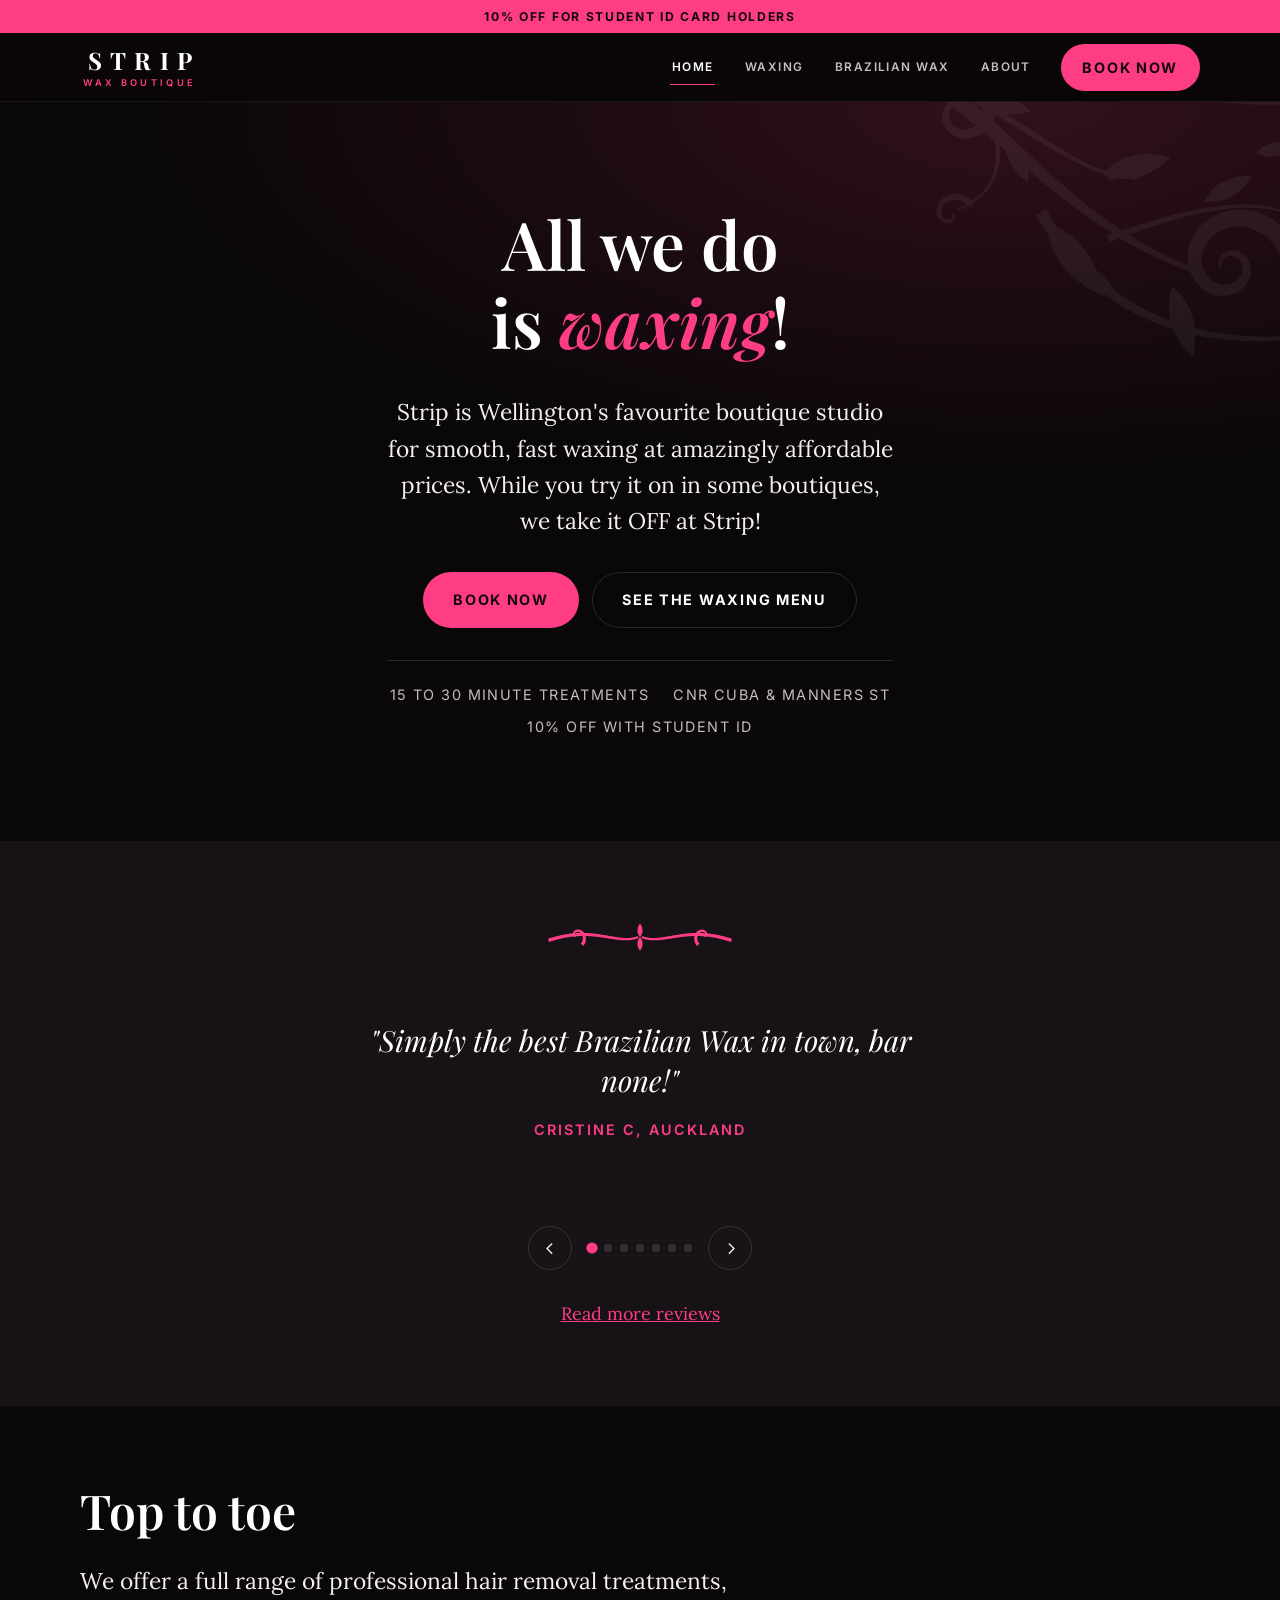
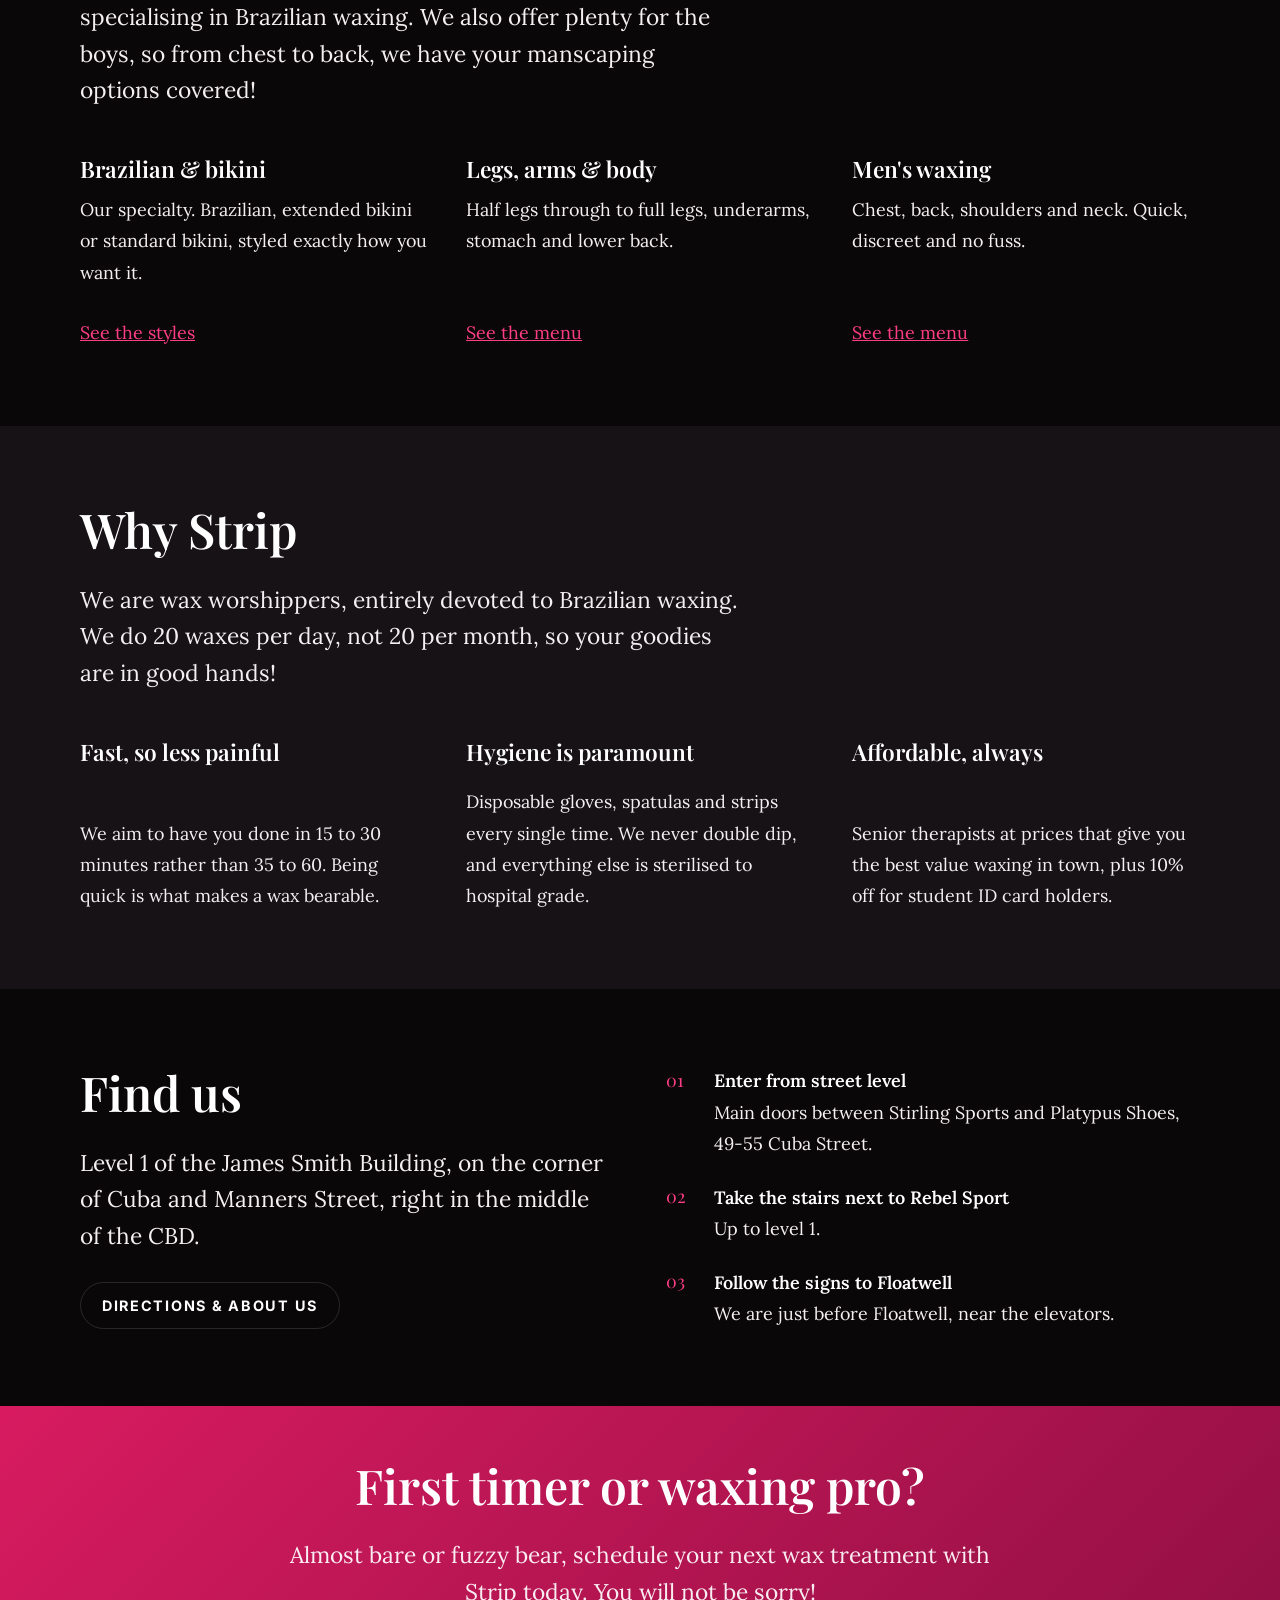
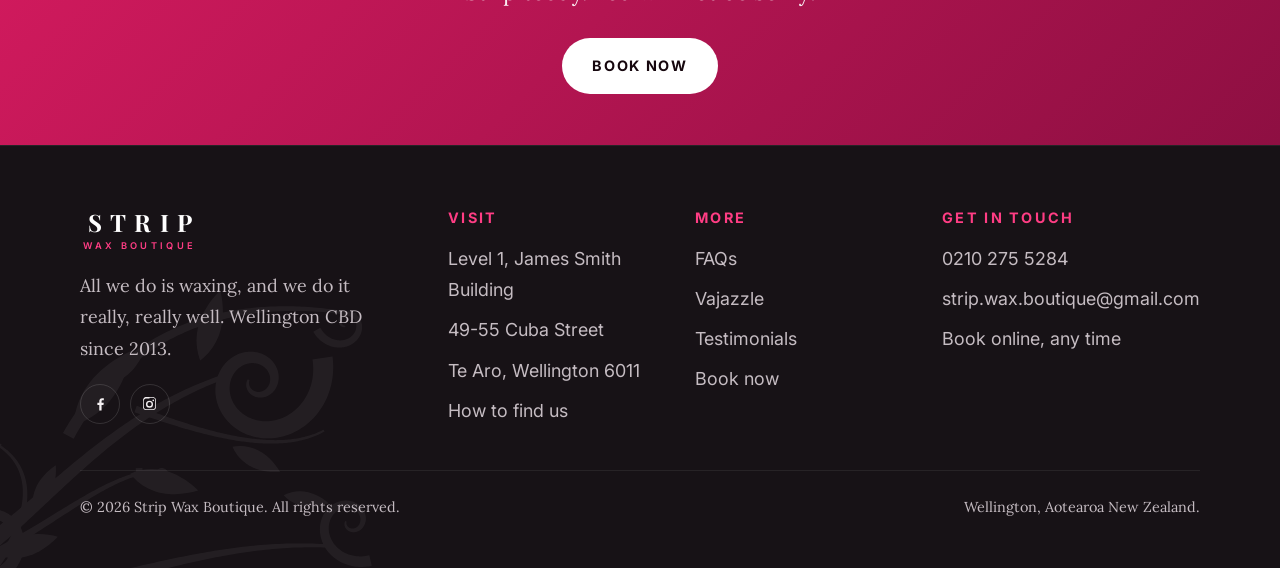
==== commit 235923dc: "Add review slider, restore the full content, warm up the type Four things.  Footer links. FAQs, Vaja" ====
--- a/index.html
+++ b/index.html
@@ -9,7 +9,7 @@
   <link rel="icon" href="assets/img/favicon.svg" type="image/svg+xml">
   <link rel="preconnect" href="https://fonts.googleapis.com">
   <link rel="preconnect" href="https://fonts.gstatic.com" crossorigin>
-  <link rel="stylesheet" href="https://fonts.googleapis.com/css2?family=Playfair+Display:ital,wght@0,500;0,600;0,700;1,500;1,600&family=Inter:wght@400;500;600;700&display=swap">
+  <link rel="stylesheet" href="https://fonts.googleapis.com/css2?family=Playfair+Display:ital,wght@0,500;0,600;0,700;1,500;1,600&family=Lora:ital,wght@0,400;0,600;1,400&family=Inter:wght@400;500;600;700&display=swap">
   <link rel="stylesheet" href="assets/css/site.css">
 </head>
 <body>
@@ -61,13 +61,51 @@
       </div>
     </section>
 
-    <section class="section section--tight section--raised">
-      <div class="wrap wrap--narrow">
+    <section class="section section--raised">
+      <div class="wrap">
         <div class="ornament" aria-hidden="true"></div>
-        <blockquote class="pull-quote">
-          "Simply the best Brazilian Wax in town, bar none!"
-          <cite>Cristine C, Auckland</cite>
-        </blockquote>
+        <div class="slider" data-slider role="group" aria-roledescription="carousel" aria-label="Client reviews">
+          <div class="slider__track" data-slider-track tabindex="0">
+            <figure class="slider__slide">
+              <blockquote>"Simply the best Brazilian Wax in town, bar none!"</blockquote>
+              <figcaption>Cristine C, Auckland</figcaption>
+            </figure>
+            <figure class="slider__slide">
+              <blockquote>"The best wax I've ever had and pretty pain free."</blockquote>
+              <figcaption>Strip client</figcaption>
+            </figure>
+            <figure class="slider__slide">
+              <blockquote>"I struggled to find a good wax therapist when I moved to Wellington 3 years ago, and then I found Strip, and now wouldn't ever go anywhere else."</blockquote>
+              <figcaption>Regular client</figcaption>
+            </figure>
+            <figure class="slider__slide">
+              <blockquote>"I can't believe how quick this wax was, and how clean it was too."</blockquote>
+              <figcaption>First time client</figcaption>
+            </figure>
+            <figure class="slider__slide">
+              <blockquote>"Kate makes you feel so comfortable and is so speedy and has an excellent waxing technique."</blockquote>
+              <figcaption>Strip client</figcaption>
+            </figure>
+            <figure class="slider__slide">
+              <blockquote>"Full back wax in 20 minutes for $35. An absolute bargain."</blockquote>
+              <figcaption>Men's waxing client</figcaption>
+            </figure>
+            <figure class="slider__slide">
+              <blockquote>"Expert!"</blockquote>
+              <figcaption>Gemma B, London</figcaption>
+            </figure>
+          </div>
+          <div class="slider__controls">
+            <button class="slider__btn" type="button" data-slider-prev aria-label="Previous review">
+              <svg viewBox="0 0 24 24" aria-hidden="true"><path d="M15.4 4.6 13.9 3l-9 9 9 9 1.5-1.6-7.4-7.4z"/></svg>
+            </button>
+            <div class="slider__dots" data-slider-dots></div>
+            <button class="slider__btn" type="button" data-slider-next aria-label="Next review">
+              <svg viewBox="0 0 24 24" aria-hidden="true"><path d="M8.6 4.6 10.1 3l9 9-9 9-1.5-1.6 7.4-7.4z"/></svg>
+            </button>
+          </div>
+        </div>
+        <p class="center" style="margin-top:1.75rem"><a href="testimonials.html">Read more reviews</a></p>
       </div>
     </section>
 
@@ -81,17 +119,17 @@
         <div class="trio">
           <div>
             <h3>Brazilian &amp; bikini</h3>
-            <p style="color:var(--muted)">Our specialty. Brazilian, extended bikini or standard bikini, styled exactly how you want it.</p>
+            <p>Our specialty. Brazilian, extended bikini or standard bikini, styled exactly how you want it.</p>
             <p><a href="waxing-menu.html#brazilian">See the styles</a></p>
           </div>
           <div>
             <h3>Legs, arms &amp; body</h3>
-            <p style="color:var(--muted)">Half legs through to full legs, underarms, stomach and lower back.</p>
+            <p>Half legs through to full legs, underarms, stomach and lower back.</p>
             <p><a href="waxing-menu.html#body">See the menu</a></p>
           </div>
           <div>
             <h3>Men's waxing</h3>
-            <p style="color:var(--muted)">Chest, back, shoulders and neck. Quick, discreet and no fuss.</p>
+            <p>Chest, back, shoulders and neck. Quick, discreet and no fuss.</p>
             <p><a href="waxing-menu.html#mens">See the menu</a></p>
           </div>
         </div>
@@ -108,15 +146,15 @@
         <div class="trio">
           <div>
             <h3>Fast, so less painful</h3>
-            <p style="color:var(--muted)">We aim to have you done in 15 to 30 minutes rather than 35 to 60. Being quick is what makes a wax bearable.</p>
+            <p>We aim to have you done in 15 to 30 minutes rather than 35 to 60. Being quick is what makes a wax bearable.</p>
           </div>
           <div>
             <h3>Hygiene is paramount</h3>
-            <p style="color:var(--muted)">Disposable gloves, spatulas and strips every single time. We never double dip, and everything else is sterilised to hospital grade.</p>
+            <p>Disposable gloves, spatulas and strips every single time. We never double dip, and everything else is sterilised to hospital grade.</p>
           </div>
           <div>
             <h3>Affordable, always</h3>
-            <p style="color:var(--muted)">Senior therapists at prices that give you the best value waxing in town, plus 10% off for student ID card holders.</p>
+            <p>Senior therapists at prices that give you the best value waxing in town, plus 10% off for student ID card holders.</p>
           </div>
         </div>
       </div>
@@ -178,6 +216,16 @@
             <li>49-55 Cuba Street</li>
             <li>Te Aro, Wellington 6011</li>
             <li><a href="location-and-about-us.html">How to find us</a></li>
+          </ul>
+        </div>
+
+        <div>
+          <h2>More</h2>
+          <ul class="footer-list">
+            <li><a href="faqs.html">FAQs</a></li>
+            <li><a href="vajazzle.html">Vajazzle</a></li>
+            <li><a href="testimonials.html">Testimonials</a></li>
+            <li><a href="book-now.html">Book now</a></li>
           </ul>
         </div>
 
--- a/assets/css/site.css
+++ b/assets/css/site.css
@@ -12,8 +12,8 @@
   --line:      rgba(255, 255, 255, 0.13);
   --line-soft: rgba(255, 255, 255, 0.07);
 
-  --text:  #efeaed;
-  --muted: #aaa0a7;
+  --text:  #f4f0f2;
+  --muted: #c5bcc2;
   --white: #ffffff;
 
   --pink:      #ff3d84;
@@ -21,10 +21,11 @@
   --pink-wash: rgba(255, 61, 132, 0.12);
 
   --font-display: "Playfair Display", Georgia, "Times New Roman", serif;
-  --font-body:    "Inter", -apple-system, BlinkMacSystemFont, "Segoe UI", Helvetica, Arial, sans-serif;
+  --font-body:    "Lora", Georgia, "Times New Roman", serif;
+  --font-ui:      "Inter", -apple-system, BlinkMacSystemFont, "Segoe UI", Helvetica, Arial, sans-serif;
 
   --step--1: clamp(0.82rem, 0.79rem + 0.14vw, 0.9rem);
-  --step-0:  clamp(1rem, 0.97rem + 0.18vw, 1.08rem);
+  --step-0:  clamp(1.02rem, 0.98rem + 0.2vw, 1.12rem);
   --step-1:  clamp(1.18rem, 1.09rem + 0.45vw, 1.42rem);
   --step-2:  clamp(1.5rem, 1.3rem + 0.95vw, 2.1rem);
   --step-3:  clamp(1.95rem, 1.6rem + 1.9vw, 3rem);
@@ -57,7 +58,7 @@
   color: var(--text);
   font-family: var(--font-body);
   font-size: var(--step-0);
-  line-height: 1.68;
+  line-height: 1.75;
   -webkit-font-smoothing: antialiased;
 }
 body.is-locked { overflow: hidden; }
@@ -116,7 +117,7 @@
 .section--pink { background: linear-gradient(135deg, var(--pink-dim), #8e0f42); color: #fff; }
 .section--pink a:not(.btn) { color: #fff; }
 
-.lede { font-size: var(--step-1); line-height: 1.55; color: var(--muted); }
+.lede { font-size: var(--step-1); line-height: 1.6; color: var(--text); }
 .section--pink .lede { color: rgba(255, 255, 255, 0.92); }
 
 .center { text-align: center; }
@@ -160,6 +161,7 @@
 
 /* --- Buttons ------------------------------------------------------------ */
 .btn {
+  font-family: var(--font-ui);
   display: inline-flex;
   align-items: center;
   justify-content: center;
@@ -188,6 +190,7 @@
 /* --- Promo bar ---------------------------------------------------------- */
 .promo {
   margin: 0;
+  font-family: var(--font-ui);
   padding: 0.55rem var(--gutter);
   background: var(--pink);
   color: #16070e;
@@ -229,6 +232,7 @@
   text-indent: 0.34em;
 }
 .brand__sub {
+  font-family: var(--font-ui);
   margin-top: 0.4rem;
   font-size: 0.58rem;
   font-weight: 600;
@@ -241,6 +245,7 @@
 .nav { display: flex; align-items: center; gap: clamp(1rem, 2.2vw, 2rem); }
 .nav__list { display: flex; align-items: center; gap: clamp(1rem, 2.2vw, 2rem); list-style: none; margin: 0; padding: 0; }
 .nav__link {
+  font-family: var(--font-ui);
   position: relative;
   display: inline-block;
   padding: 0.45rem 0.1rem;
@@ -293,7 +298,7 @@
 .nav-toggle[aria-expanded="true"] .nav-toggle__bars span:nth-child(1) { transform: translateY(5px) rotate(45deg); }
 .nav-toggle[aria-expanded="true"] .nav-toggle__bars span:nth-child(2) { opacity: 0; }
 .nav-toggle[aria-expanded="true"] .nav-toggle__bars span:nth-child(3) { transform: translateY(-5px) rotate(-45deg); }
-.nav-toggle__label { font-size: 0.68rem; font-weight: 700; letter-spacing: 0.14em; text-transform: uppercase; }
+.nav-toggle__label { font-family: var(--font-ui); font-size: 0.68rem; font-weight: 700; letter-spacing: 0.14em; text-transform: uppercase; }
 
 @media (max-width: 820px) {
   .nav-toggle { display: inline-flex; }
@@ -342,6 +347,7 @@
   padding-bottom: env(safe-area-inset-bottom);
 }
 .action-bar a {
+  font-family: var(--font-ui);
   display: flex;
   flex-direction: column;
   align-items: center;
@@ -384,6 +390,7 @@
   margin: 2rem 0 0;
   padding: 1.35rem 0 0;
   border-top: 1px solid var(--line);
+  font-family: var(--font-ui);
   font-size: var(--step--1);
   letter-spacing: 0.1em;
   text-transform: uppercase;
@@ -415,14 +422,14 @@
   border-radius: var(--radius-lg);
 }
 .section--raised .card { background: var(--surface-2); }
-.card p { color: var(--muted); }
+
 
 /* --- Treatment lists ---------------------------------------------------- */
 .treatments { list-style: none; margin: 0; padding: 0; }
 .treatments li { padding: 1rem 0; border-bottom: 1px solid var(--line-soft); }
 .treatments li:last-child { border-bottom: 0; }
 .treatments b { display: block; color: var(--white); font-weight: 600; }
-.treatments span { display: block; margin-top: 0.15rem; font-size: var(--step--1); color: var(--muted); }
+.treatments span { display: block; margin-top: 0.2rem; color: var(--muted); }
 
 .group-title {
   margin: 0 0 0.25rem;
@@ -432,6 +439,7 @@
 }
 
 .note {
+  font-family: var(--font-ui);
   padding: 1.05rem 1.3rem;
   background: var(--pink-wash);
   border-left: 3px solid var(--pink);
@@ -453,6 +461,7 @@
 }
 .table th, .table td { padding: 0.9rem 1.1rem; text-align: left; border-bottom: 1px solid var(--line-soft); }
 .table thead th {
+  font-family: var(--font-ui);
   background: var(--surface-2);
   color: var(--white);
   font-size: var(--step--1);
@@ -491,7 +500,7 @@
   transition: transform 0.25s var(--ease);
 }
 .faq__item[open] summary::after { transform: rotate(-135deg) translate(-2px, -2px); }
-.faq__body { padding-bottom: 1.35rem; color: var(--muted); max-width: 72ch; }
+.faq__body { padding-bottom: 1.35rem; color: var(--text); max-width: 72ch; }
 .faq__body ul { margin: 0 0 1em; padding-left: 1.15rem; }
 .faq__body li { margin-bottom: 0.4rem; }
 .faq__body li::marker { color: var(--pink); }
@@ -505,7 +514,7 @@
   line-height: 1.45;
   color: var(--white);
 }
-.quote figcaption { font-size: var(--step--1); letter-spacing: 0.1em; text-transform: uppercase; color: var(--muted); }
+.quote figcaption { font-family: var(--font-ui); font-size: var(--step--1); letter-spacing: 0.1em; text-transform: uppercase; color: var(--muted); }
 
 .pull-quote {
   margin: 0;
@@ -519,7 +528,7 @@
 .pull-quote cite {
   display: block;
   margin-top: 0.9rem;
-  font-family: var(--font-body);
+  font-family: var(--font-ui);
   font-style: normal;
   font-size: var(--step--1);
   letter-spacing: 0.12em;
@@ -529,7 +538,7 @@
 
 /* --- Steps and info lists ----------------------------------------------- */
 .steps { counter-reset: step; list-style: none; margin: 0; padding: 0; }
-.steps li { counter-increment: step; position: relative; padding: 0 0 1.4rem 3rem; color: var(--muted); }
+.steps li { counter-increment: step; position: relative; padding: 0 0 1.4rem 3rem; color: var(--text); }
 .steps li:last-child { padding-bottom: 0; }
 .steps li::before {
   content: counter(step, decimal-leading-zero);
@@ -543,6 +552,7 @@
 .info-list { margin: 0; }
 .info-list div + div { margin-top: 1.25rem; }
 .info-list dt {
+  font-family: var(--font-ui);
   margin-bottom: 0.25rem;
   font-size: var(--step--1);
   font-weight: 700;
@@ -578,17 +588,17 @@
 }
 .site-footer__grid { position: relative; z-index: 1; display: grid; gap: clamp(1.75rem, 3.5vw, 3rem); }
 @media (min-width: 620px) { .site-footer__grid { grid-template-columns: repeat(2, 1fr); } }
-@media (min-width: 1000px) { .site-footer__grid { grid-template-columns: 1.5fr 1fr 1fr; } }
+@media (min-width: 1000px) { .site-footer__grid { grid-template-columns: 1.6fr 1fr 1fr 1.1fr; } }
 .site-footer h2 {
   margin-bottom: 1rem;
-  font-family: var(--font-body);
+  font-family: var(--font-ui);
   font-size: var(--step--1);
   font-weight: 700;
   letter-spacing: 0.16em;
   text-transform: uppercase;
   color: var(--pink);
 }
-.footer-list { list-style: none; margin: 0; padding: 0; color: var(--muted); }
+.footer-list { font-family: var(--font-ui); list-style: none; margin: 0; padding: 0; color: var(--muted); }
 .footer-list li + li { margin-top: 0.55rem; }
 .footer-list a { color: var(--muted); text-decoration: none; }
 .footer-list a:hover { color: var(--pink); }
@@ -619,3 +629,125 @@
   font-size: var(--step--1);
   color: var(--muted);
 }
+
+/* --- Testimonial slider -------------------------------------------------
+   A scroll-snap track, so without JavaScript it is still a swipeable,
+   readable row of quotes. JS adds the arrows, dots and autoplay. */
+.slider { position: relative; }
+.slider__track {
+  display: flex;
+  /* The tallest quote sets the track height, so centre the shorter ones
+     rather than leaving them stranded at the top. */
+  align-items: center;
+  min-height: 9.5rem;
+  gap: clamp(1rem, 3vw, 2rem);
+  overflow-x: auto;
+  scroll-snap-type: x mandatory;
+  scroll-behavior: smooth;
+  scrollbar-width: none;
+  padding-bottom: 0.5rem;
+}
+.slider__track::-webkit-scrollbar { display: none; }
+@media (prefers-reduced-motion: reduce) { .slider__track { scroll-behavior: auto; } }
+
+.slider__slide {
+  flex: 0 0 100%;
+  scroll-snap-align: center;
+  margin: 0;
+  text-align: center;
+}
+.slider__slide blockquote {
+  margin: 0 auto 1.1rem;
+  /* Wide enough that the longest review does not tower over the shortest. */
+  max-width: 32ch;
+  font-family: var(--font-display);
+  font-style: italic;
+  font-size: clamp(1.35rem, 1.15rem + 0.85vw, 1.9rem);
+  line-height: 1.36;
+  color: var(--white);
+}
+.slider__slide figcaption {
+  font-family: var(--font-ui);
+  font-size: var(--step--1);
+  font-weight: 600;
+  letter-spacing: 0.14em;
+  text-transform: uppercase;
+  color: var(--pink);
+}
+
+.slider__controls { display: none; }
+.slider.is-enhanced .slider__controls {
+  display: flex;
+  align-items: center;
+  justify-content: center;
+  gap: 1rem;
+  margin-top: clamp(1.5rem, 3vw, 2.25rem);
+}
+.slider__btn {
+  display: grid;
+  place-items: center;
+  width: 44px; height: 44px;
+  background: none;
+  border: 1px solid var(--line);
+  border-radius: 50%;
+  color: var(--text);
+  cursor: pointer;
+  transition: border-color 0.2s var(--ease), color 0.2s var(--ease);
+}
+.slider__btn:hover { border-color: var(--pink); color: var(--pink); }
+.slider__btn svg { width: 15px; height: 15px; fill: currentColor; }
+
+.slider__dots { display: flex; gap: 0.5rem; }
+.slider__dots button {
+  width: 8px; height: 8px;
+  padding: 0;
+  background: var(--line);
+  border: 0;
+  border-radius: 50%;
+  cursor: pointer;
+  transition: background-color 0.2s var(--ease), transform 0.2s var(--ease);
+}
+.slider__dots button:hover { background: var(--muted); }
+.slider__dots button[aria-current="true"] { background: var(--pink); transform: scale(1.4); }
+
+/* --- Review cards (testimonials page) ----------------------------------- */
+.review {
+  height: 100%;
+  margin: 0;
+  padding: clamp(1.35rem, 2.6vw, 1.9rem);
+  background: var(--surface);
+  border: 1px solid var(--line-soft);
+  border-radius: var(--radius-lg);
+}
+.section--raised .review { background: var(--surface-2); }
+.review blockquote {
+  margin: 0 0 1rem;
+  font-family: var(--font-display);
+  font-size: var(--step-1);
+  line-height: 1.45;
+  color: var(--white);
+}
+.review figcaption {
+  font-family: var(--font-ui);
+  font-size: var(--step--1);
+  letter-spacing: 0.1em;
+  text-transform: uppercase;
+  color: var(--muted);
+}
+
+/* --- Press mentions ----------------------------------------------------- */
+.press { display: grid; gap: 1rem; }
+@media (min-width: 760px) { .press { grid-template-columns: repeat(3, 1fr); } }
+.press > * {
+  display: block;
+  padding: 1.35rem;
+  background: var(--surface);
+  border: 1px solid var(--line-soft);
+  border-radius: var(--radius-lg);
+  text-decoration: none;
+  color: var(--text);
+  transition: border-color 0.2s var(--ease);
+}
+.press a:hover { border-color: var(--pink); color: var(--text); }
+.press b { display: block; margin-bottom: 0.3rem; font-family: var(--font-display); font-size: var(--step-1); color: var(--white); }
+.press span { color: var(--text); }
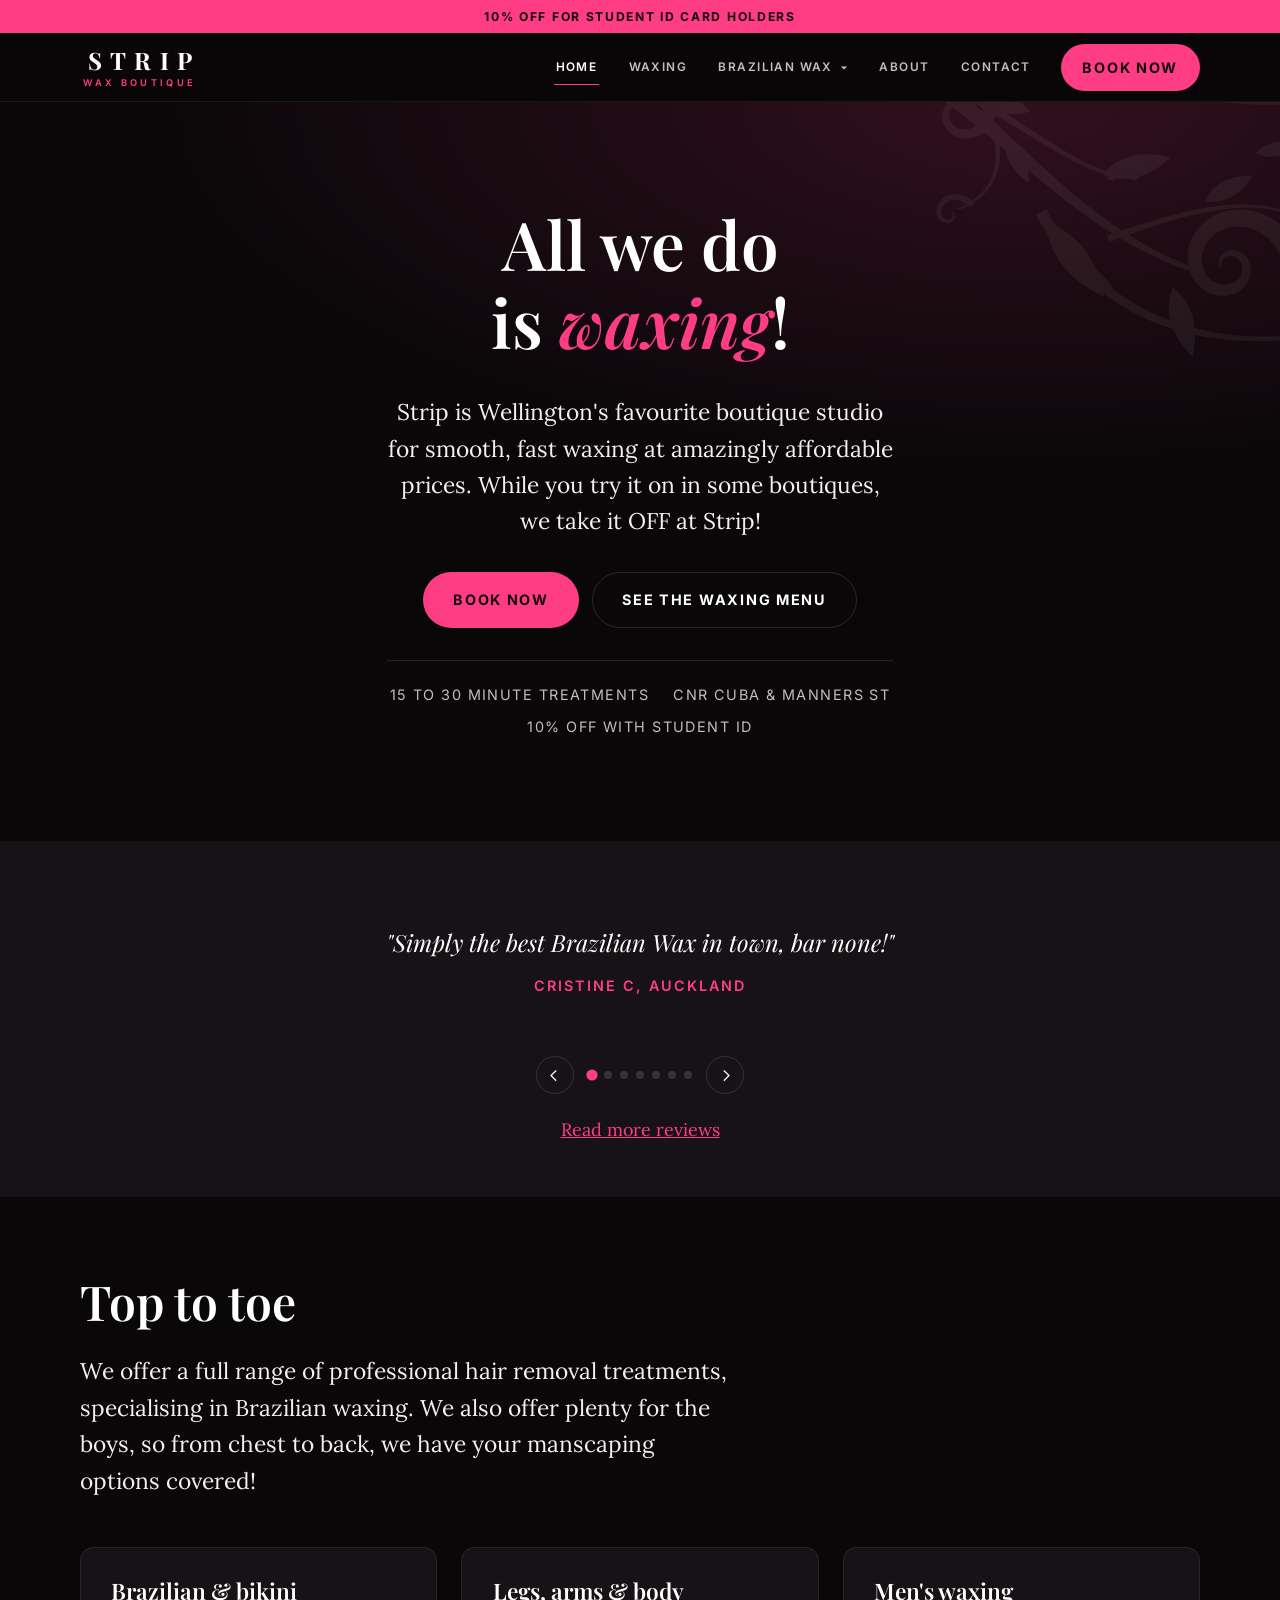
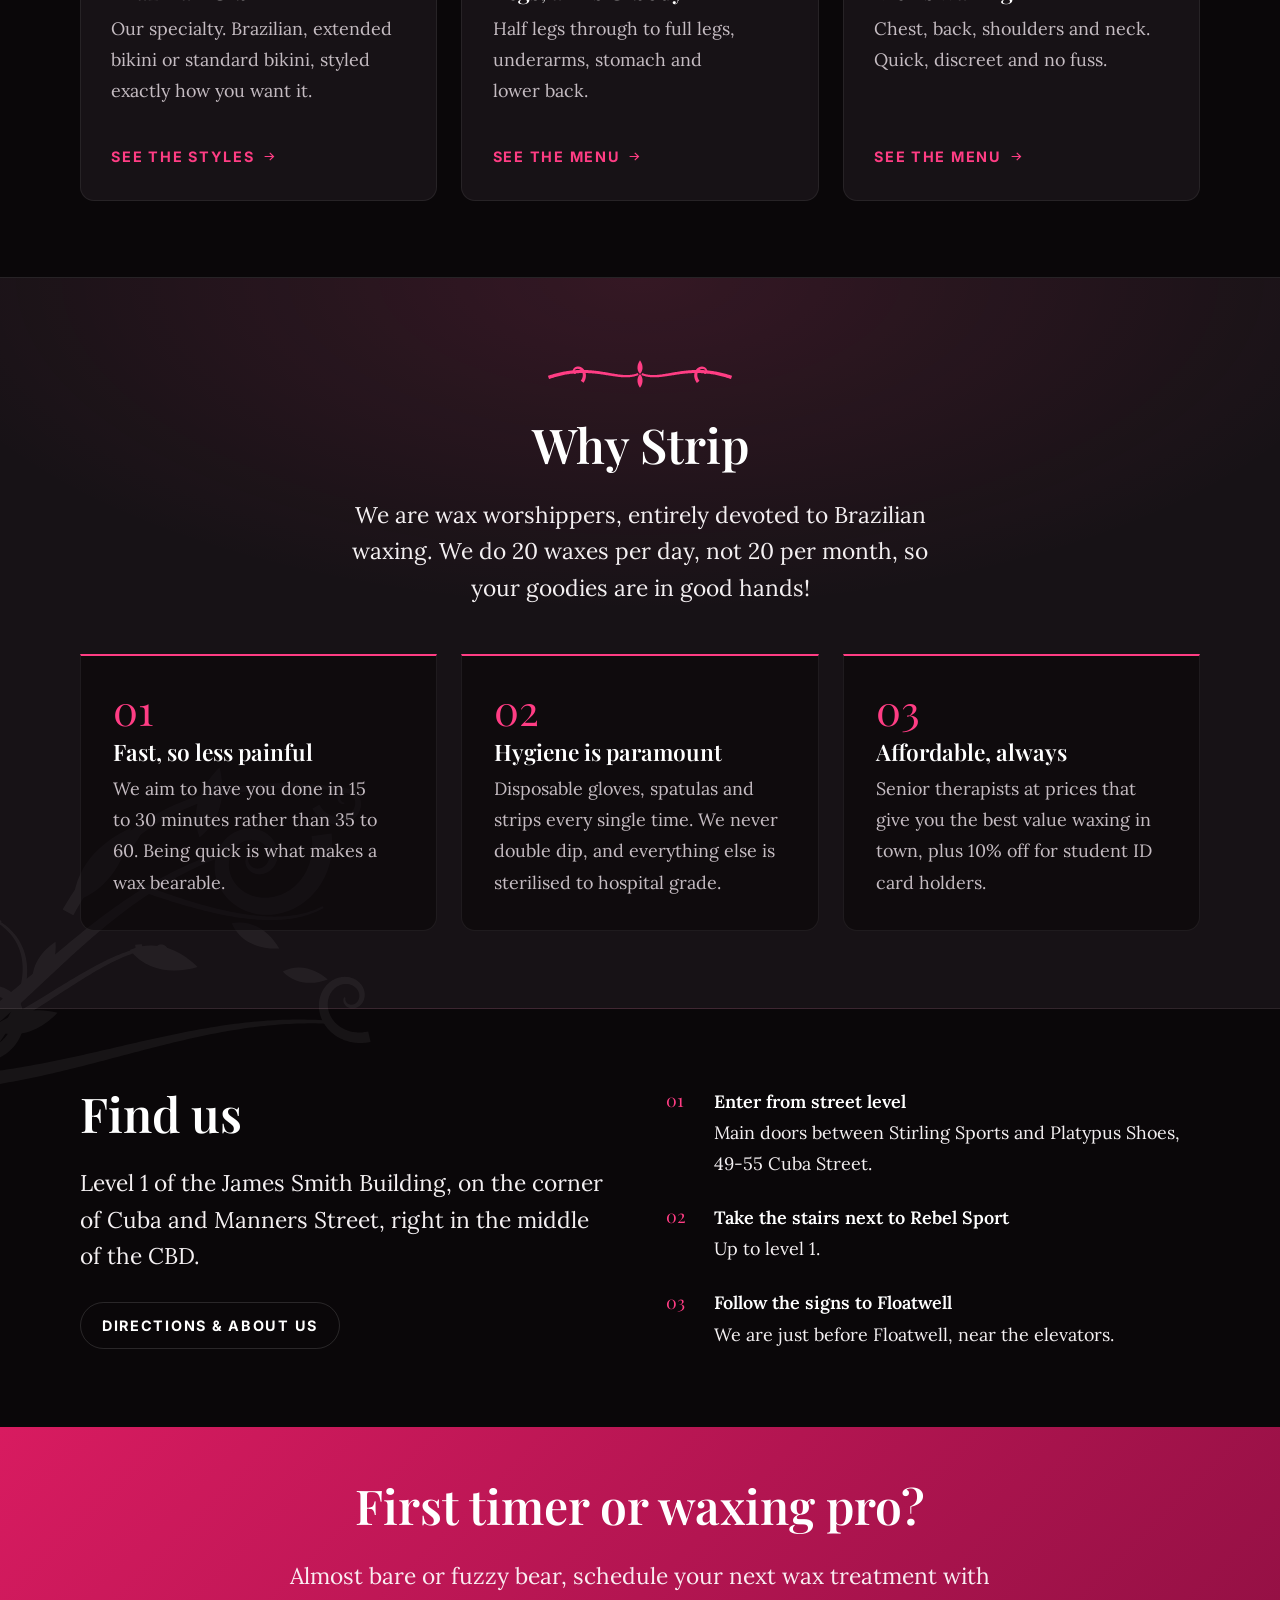
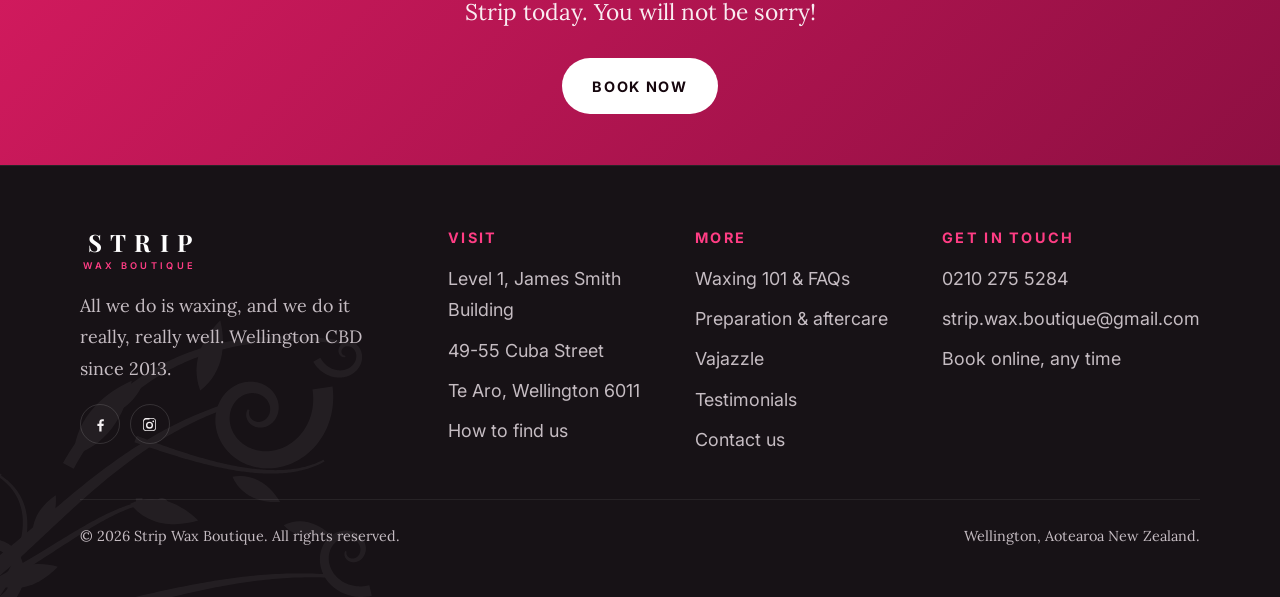
==== commit 1a74b991: "Rework Waxing 101 layout, make treatment links tiles, lift Why Strip Waxing 101 goes back to the sec" ====
--- a/index.html
+++ b/index.html
@@ -31,10 +31,19 @@
 
       <nav class="nav" id="primary-nav" aria-label="Primary">
         <ul class="nav__list">
-            <li><a class="nav__link" href="index.html" aria-current="page">Home</a></li>
-            <li><a class="nav__link" href="waxing-menu.html">Waxing</a></li>
-            <li><a class="nav__link" href="brazilian-wax-information.html">Brazilian Wax</a></li>
-            <li><a class="nav__link" href="location-and-about-us.html">About</a></li>
+            <li class="nav__item"><a class="nav__link" href="index.html" aria-current="page">Home</a></li>
+            <li class="nav__item"><a class="nav__link" href="waxing-menu.html">Waxing</a></li>
+            <li class="nav__item nav__item--sub">
+              <a class="nav__link" href="brazilian-wax-information.html">Brazilian Wax<svg class="caret" viewBox="0 0 10 10" aria-hidden="true"><path d="M1 3l4 4 4-4z"/></svg></a>
+              <ul class="nav__sub">
+                <li><a href="brazilian-wax-information.html">Brazilian wax information</a></li>
+                <li><a href="faqs.html#care">Preparation &amp; aftercare</a></li>
+                <li><a href="faqs.html">Waxing 101 &amp; FAQs</a></li>
+                <li><a href="vajazzle.html">Vajazzle</a></li>
+              </ul>
+            </li>
+            <li class="nav__item"><a class="nav__link" href="location-and-about-us.html">About</a></li>
+            <li class="nav__item"><a class="nav__link" href="contact.html">Contact</a></li>
         </ul>
         <a class="btn btn--primary btn--sm" href="book-now.html">Book now</a>
       </nav>
@@ -61,9 +70,8 @@
       </div>
     </section>
 
-    <section class="section section--raised">
-      <div class="wrap">
-        <div class="ornament" aria-hidden="true"></div>
+    <section class="section section--tight section--raised">
+      <div class="wrap">
         <div class="slider" data-slider role="group" aria-roledescription="carousel" aria-label="Client reviews">
           <div class="slider__track" data-slider-track tabindex="0">
             <figure class="slider__slide">
@@ -105,7 +113,7 @@
             </button>
           </div>
         </div>
-        <p class="center" style="margin-top:1.75rem"><a href="testimonials.html">Read more reviews</a></p>
+        <p class="center" style="margin-top:1.25rem"><a href="testimonials.html">Read more reviews</a></p>
       </div>
     </section>
 
@@ -116,46 +124,51 @@
           <p class="lede">We offer a full range of professional hair removal treatments, specialising in Brazilian waxing. We also offer plenty for the boys, so from chest to back, we have your manscaping options covered!</p>
         </div>
 
-        <div class="trio">
-          <div>
+        <div class="tiles">
+          <a class="tile" href="waxing-menu.html#brazilian">
             <h3>Brazilian &amp; bikini</h3>
             <p>Our specialty. Brazilian, extended bikini or standard bikini, styled exactly how you want it.</p>
-            <p><a href="waxing-menu.html#brazilian">See the styles</a></p>
-          </div>
-          <div>
+            <span class="tile__go">See the styles <svg viewBox="0 0 24 24" aria-hidden="true"><path d="M13.2 4.6 11.7 6l5 5H3v2h13.7l-5 5 1.5 1.4L21 12z"/></svg></span>
+          </a>
+          <a class="tile" href="waxing-menu.html#body">
             <h3>Legs, arms &amp; body</h3>
             <p>Half legs through to full legs, underarms, stomach and lower back.</p>
-            <p><a href="waxing-menu.html#body">See the menu</a></p>
-          </div>
-          <div>
+            <span class="tile__go">See the menu <svg viewBox="0 0 24 24" aria-hidden="true"><path d="M13.2 4.6 11.7 6l5 5H3v2h13.7l-5 5 1.5 1.4L21 12z"/></svg></span>
+          </a>
+          <a class="tile" href="waxing-menu.html#mens">
             <h3>Men's waxing</h3>
             <p>Chest, back, shoulders and neck. Quick, discreet and no fuss.</p>
-            <p><a href="waxing-menu.html#mens">See the menu</a></p>
-          </div>
-        </div>
-      </div>
-    </section>
-
-    <section class="section section--raised">
-      <div class="wrap">
-        <div style="max-width:60ch;margin-bottom:clamp(2rem,4vw,3rem)">
+            <span class="tile__go">See the menu <svg viewBox="0 0 24 24" aria-hidden="true"><path d="M13.2 4.6 11.7 6l5 5H3v2h13.7l-5 5 1.5 1.4L21 12z"/></svg></span>
+          </a>
+        </div>
+      </div>
+    </section>
+
+    <section class="section section--accent">
+      <div class="filigree filigree--bl" aria-hidden="true"></div>
+      <div class="wrap">
+        <div class="center" style="max-width:56ch;margin:0 auto clamp(2.25rem,4vw,3rem)">
+          <div class="ornament" aria-hidden="true"></div>
           <h2>Why Strip</h2>
           <p class="lede">We are wax worshippers, entirely devoted to Brazilian waxing. We do 20 waxes per day, not 20 per month, so your goodies are in good hands!</p>
         </div>
 
-        <div class="trio">
-          <div>
+        <div class="features">
+          <article class="feature">
+            <span class="feature__num">01</span>
             <h3>Fast, so less painful</h3>
             <p>We aim to have you done in 15 to 30 minutes rather than 35 to 60. Being quick is what makes a wax bearable.</p>
-          </div>
-          <div>
+          </article>
+          <article class="feature">
+            <span class="feature__num">02</span>
             <h3>Hygiene is paramount</h3>
             <p>Disposable gloves, spatulas and strips every single time. We never double dip, and everything else is sterilised to hospital grade.</p>
-          </div>
-          <div>
+          </article>
+          <article class="feature">
+            <span class="feature__num">03</span>
             <h3>Affordable, always</h3>
             <p>Senior therapists at prices that give you the best value waxing in town, plus 10% off for student ID card holders.</p>
-          </div>
+          </article>
         </div>
       </div>
     </section>
@@ -222,10 +235,11 @@
         <div>
           <h2>More</h2>
           <ul class="footer-list">
-            <li><a href="faqs.html">FAQs</a></li>
+            <li><a href="faqs.html">Waxing 101 &amp; FAQs</a></li>
+            <li><a href="faqs.html#care">Preparation &amp; aftercare</a></li>
             <li><a href="vajazzle.html">Vajazzle</a></li>
             <li><a href="testimonials.html">Testimonials</a></li>
-            <li><a href="book-now.html">Book now</a></li>
+            <li><a href="contact.html">Contact us</a></li>
           </ul>
         </div>
 
--- a/assets/css/site.css
+++ b/assets/css/site.css
@@ -639,7 +639,7 @@
   /* The tallest quote sets the track height, so centre the shorter ones
      rather than leaving them stranded at the top. */
   align-items: center;
-  min-height: 9.5rem;
+  min-height: 6.5rem;
   gap: clamp(1rem, 3vw, 2rem);
   overflow-x: auto;
   scroll-snap-type: x mandatory;
@@ -657,13 +657,13 @@
   text-align: center;
 }
 .slider__slide blockquote {
-  margin: 0 auto 1.1rem;
+  margin: 0 auto 0.85rem;
   /* Wide enough that the longest review does not tower over the shortest. */
-  max-width: 32ch;
+  max-width: 46ch;
   font-family: var(--font-display);
   font-style: italic;
-  font-size: clamp(1.35rem, 1.15rem + 0.85vw, 1.9rem);
-  line-height: 1.36;
+  font-size: clamp(1.2rem, 1.08rem + 0.5vw, 1.5rem);
+  line-height: 1.4;
   color: var(--white);
 }
 .slider__slide figcaption {
@@ -680,13 +680,13 @@
   display: flex;
   align-items: center;
   justify-content: center;
-  gap: 1rem;
-  margin-top: clamp(1.5rem, 3vw, 2.25rem);
+  gap: 0.9rem;
+  margin-top: 1.1rem;
 }
 .slider__btn {
   display: grid;
   place-items: center;
-  width: 44px; height: 44px;
+  width: 38px; height: 38px;
   background: none;
   border: 1px solid var(--line);
   border-radius: 50%;
@@ -751,3 +751,196 @@
 .press a:hover { border-color: var(--pink); color: var(--text); }
 .press b { display: block; margin-bottom: 0.3rem; font-family: var(--font-display); font-size: var(--step-1); color: var(--white); }
 .press span { color: var(--text); }
+
+/* --- Nav submenu --------------------------------------------------------
+   Hover and focus-within only, so it needs no JavaScript. On mobile the
+   submenu is simply an indented part of the list. */
+.nav__item { position: relative; }
+.nav__link .caret { display: inline-block; width: 8px; height: 8px; margin-left: 0.45rem; fill: currentColor; vertical-align: middle; }
+
+.nav__sub {
+  position: absolute;
+  top: calc(100% + 0.7rem);
+  left: -1rem;
+  z-index: 5;
+  min-width: 240px;
+  margin: 0;
+  padding: 0.45rem 0;
+  list-style: none;
+  background: var(--surface-2);
+  border: 1px solid var(--line);
+  border-radius: var(--radius);
+  box-shadow: 0 18px 40px -18px rgba(0, 0, 0, 0.9);
+  opacity: 0;
+  visibility: hidden;
+  transform: translateY(-5px);
+  transition: opacity 0.2s var(--ease), transform 0.2s var(--ease), visibility 0.2s;
+}
+/* Bridges the gap so the pointer can travel from link to menu. */
+.nav__item--sub::after {
+  content: "";
+  position: absolute;
+  top: 100%; left: 0; right: 0;
+  height: 0.8rem;
+}
+.nav__item:hover > .nav__sub,
+.nav__item:focus-within > .nav__sub { opacity: 1; visibility: visible; transform: none; }
+
+.nav__sub li + li { border-top: 1px solid var(--line-soft); }
+.nav__sub a {
+  display: block;
+  padding: 0.7rem 1.1rem;
+  font-family: var(--font-ui);
+  font-size: 0.78rem;
+  font-weight: 500;
+  letter-spacing: 0.04em;
+  text-decoration: none;
+  color: var(--text);
+  white-space: nowrap;
+}
+.nav__sub a:hover { color: var(--pink); background: var(--pink-wash); }
+
+@media (max-width: 820px) {
+  .nav__link .caret { display: none; }
+  .nav__sub {
+    position: static;
+    min-width: 0;
+    padding: 0 0 0.75rem 1.1rem;
+    background: none;
+    border: 0;
+    box-shadow: none;
+    opacity: 1;
+    visibility: visible;
+    transform: none;
+  }
+  .nav__item--sub::after { display: none; }
+  .nav__sub li + li { border-top: 0; }
+  .nav__sub a { padding: 0.5rem 0; font-size: var(--step--1); color: var(--muted); }
+}
+
+/* --- Contact form ------------------------------------------------------- */
+.form { max-width: 34rem; }
+.field { margin-bottom: 1.15rem; }
+.field label {
+  display: block;
+  margin-bottom: 0.4rem;
+  font-family: var(--font-ui);
+  font-size: var(--step--1);
+  font-weight: 600;
+  letter-spacing: 0.1em;
+  text-transform: uppercase;
+  color: var(--pink);
+}
+.field input, .field select, .field textarea {
+  width: 100%;
+  padding: 0.75rem 0.9rem;
+  font: inherit;
+  color: var(--text);
+  background: var(--surface);
+  border: 1px solid var(--line);
+  border-radius: var(--radius);
+}
+.section--raised .field input,
+.section--raised .field select,
+.section--raised .field textarea { background: var(--surface-2); }
+.field textarea { resize: vertical; }
+.field input:hover, .field select:hover, .field textarea:hover { border-color: var(--muted); }
+.field input:focus, .field select:focus, .field textarea:focus { border-color: var(--pink); outline-offset: 1px; }
+.form__note { margin-top: 0.9rem; font-family: var(--font-ui); font-size: var(--step--1); color: var(--muted); }
+
+/* --- Clickable tiles ----------------------------------------------------- */
+.tiles { display: grid; gap: clamp(1rem, 2.2vw, 1.5rem); }
+@media (min-width: 760px) { .tiles { grid-template-columns: repeat(3, 1fr); } }
+
+.tile {
+  display: flex;
+  flex-direction: column;
+  height: 100%;
+  padding: clamp(1.4rem, 2.6vw, 1.9rem);
+  background: var(--surface);
+  border: 1px solid var(--line-soft);
+  border-radius: var(--radius-lg);
+  text-decoration: none;
+  color: var(--text);
+  transition: border-color 0.2s var(--ease), background-color 0.2s var(--ease), transform 0.2s var(--ease);
+}
+.tile:hover, .tile:focus-visible {
+  color: var(--text);
+  border-color: var(--pink);
+  background: var(--surface-2);
+  transform: translateY(-3px);
+}
+.tile h3 { margin-bottom: 0.5rem; }
+.tile p { color: var(--muted); }
+.tile__go {
+  display: inline-flex;
+  align-items: center;
+  gap: 0.5rem;
+  margin-top: auto;
+  padding-top: 1.1rem;
+  font-family: var(--font-ui);
+  font-size: var(--step--1);
+  font-weight: 700;
+  letter-spacing: 0.12em;
+  text-transform: uppercase;
+  color: var(--pink);
+}
+.tile__go svg { width: 13px; height: 13px; fill: currentColor; transition: transform 0.2s var(--ease); }
+.tile:hover .tile__go svg { transform: translateX(4px); }
+
+/* --- Feature band (why us) ---------------------------------------------- */
+.section--accent {
+  background:
+    radial-gradient(90% 70% at 50% 0%, rgba(255, 61, 132, 0.13), transparent 65%),
+    var(--surface);
+  border-block: 1px solid var(--line-soft);
+}
+
+.features { display: grid; gap: clamp(1rem, 2.2vw, 1.5rem); }
+@media (min-width: 760px) { .features { grid-template-columns: repeat(3, 1fr); } }
+
+.feature {
+  position: relative;
+  height: 100%;
+  padding: clamp(1.5rem, 2.8vw, 2rem);
+  background: rgba(10, 7, 9, 0.55);
+  border: 1px solid var(--line-soft);
+  border-top: 2px solid var(--pink);
+  border-radius: 0 0 var(--radius-lg) var(--radius-lg);
+}
+.feature__num {
+  display: block;
+  margin-bottom: 0.6rem;
+  font-family: var(--font-display);
+  font-size: clamp(1.9rem, 1.5rem + 1.4vw, 2.6rem);
+  line-height: 1;
+  color: var(--pink);
+}
+.feature h3 { margin-bottom: 0.45rem; }
+.feature p { color: var(--muted); margin: 0; }
+
+/* --- Rule lists (FAQ do / don't) ---------------------------------------- */
+.list-head {
+  margin: 0 0 0.9rem;
+  font-family: var(--font-ui);
+  font-size: var(--step--1);
+  font-weight: 700;
+  letter-spacing: 0.16em;
+  text-transform: uppercase;
+  color: var(--pink);
+}
+.list-head + .list-head { margin-top: 2rem; }
+
+.bullets { list-style: none; margin: 0 0 0.5rem; padding: 0; }
+.bullets li { position: relative; padding-left: 1.6rem; margin-bottom: 0.65rem; color: var(--text); }
+.bullets li:last-child { margin-bottom: 0; }
+.bullets li::before {
+  position: absolute;
+  left: 0; top: 0;
+  font-family: var(--font-ui);
+  font-weight: 700;
+}
+.bullets--do li::before { content: "\2713"; color: var(--pink); }
+.bullets--dont li::before { content: "\2715"; color: var(--muted); }
+.bullets--dot li::before { content: ""; top: 0.72em; width: 5px; height: 5px; border-radius: 50%; background: var(--pink); }
+.bullets + .list-head { margin-top: 2rem; }
